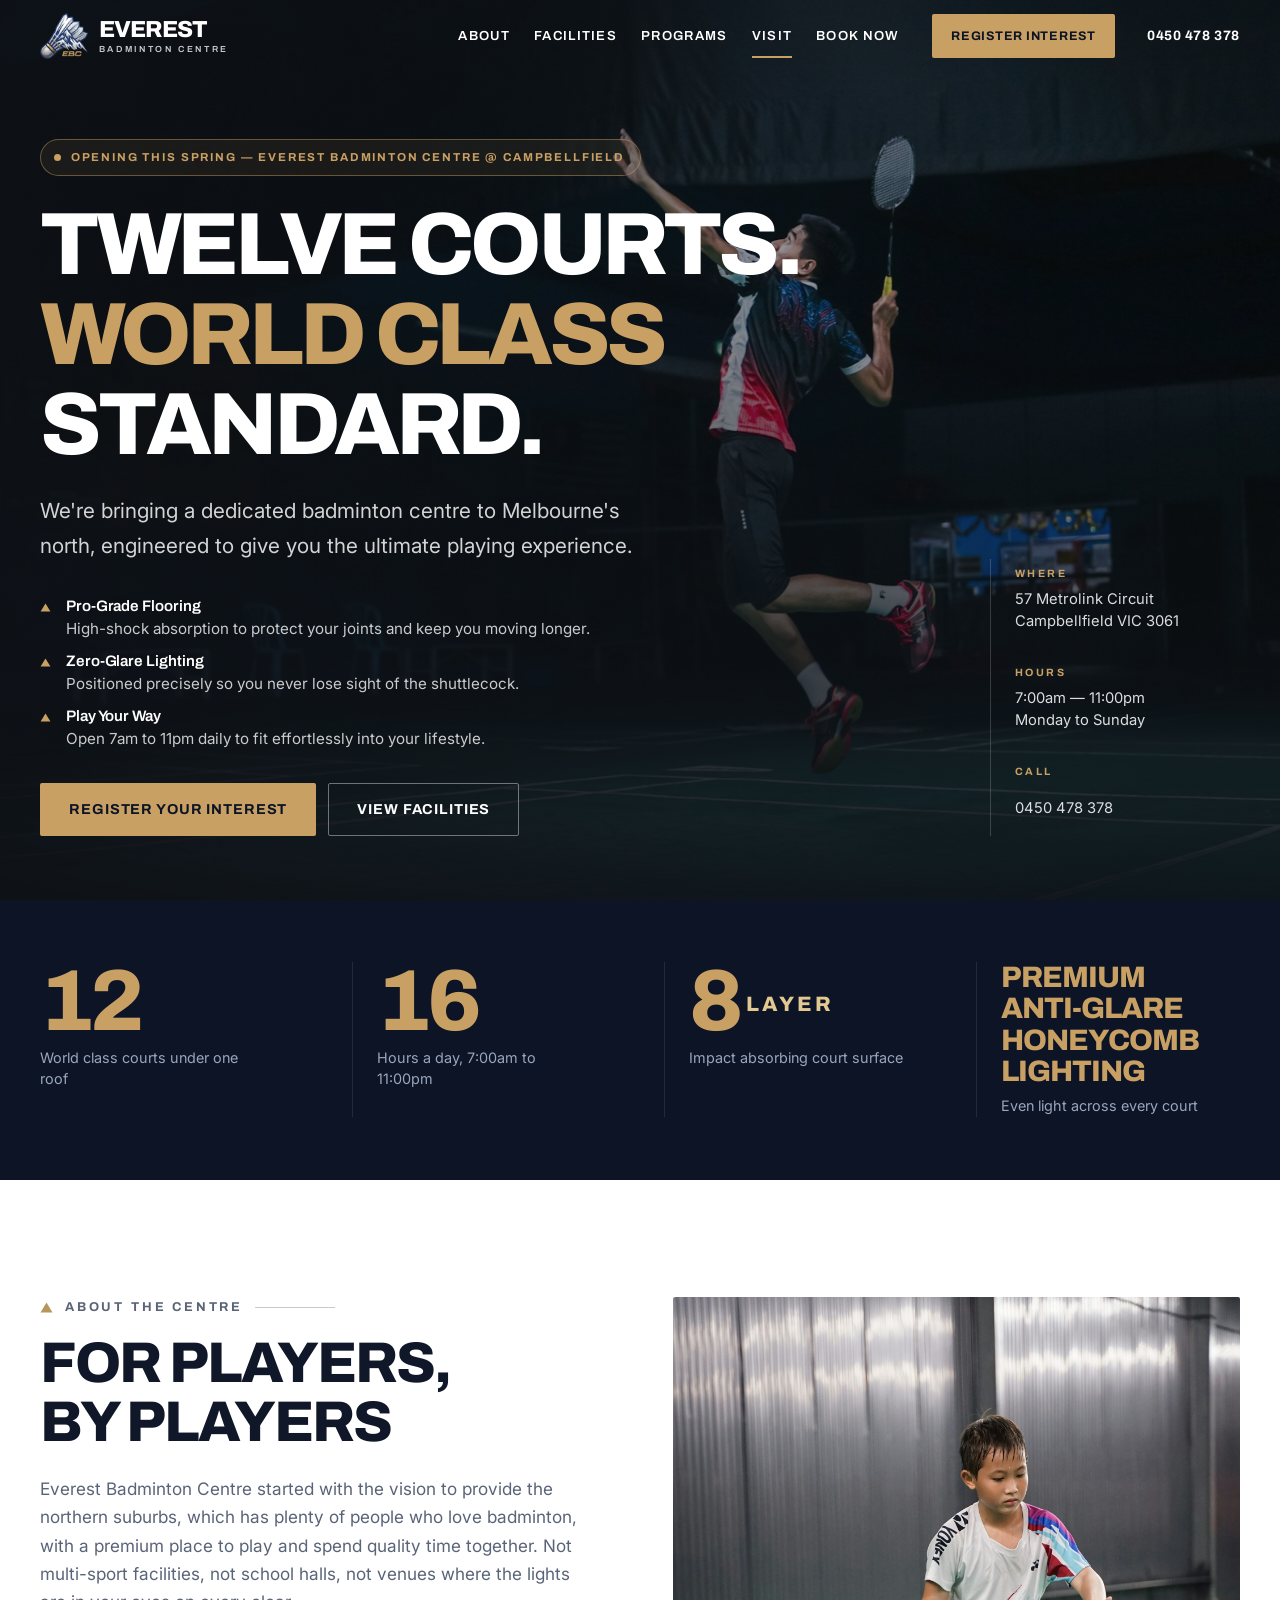
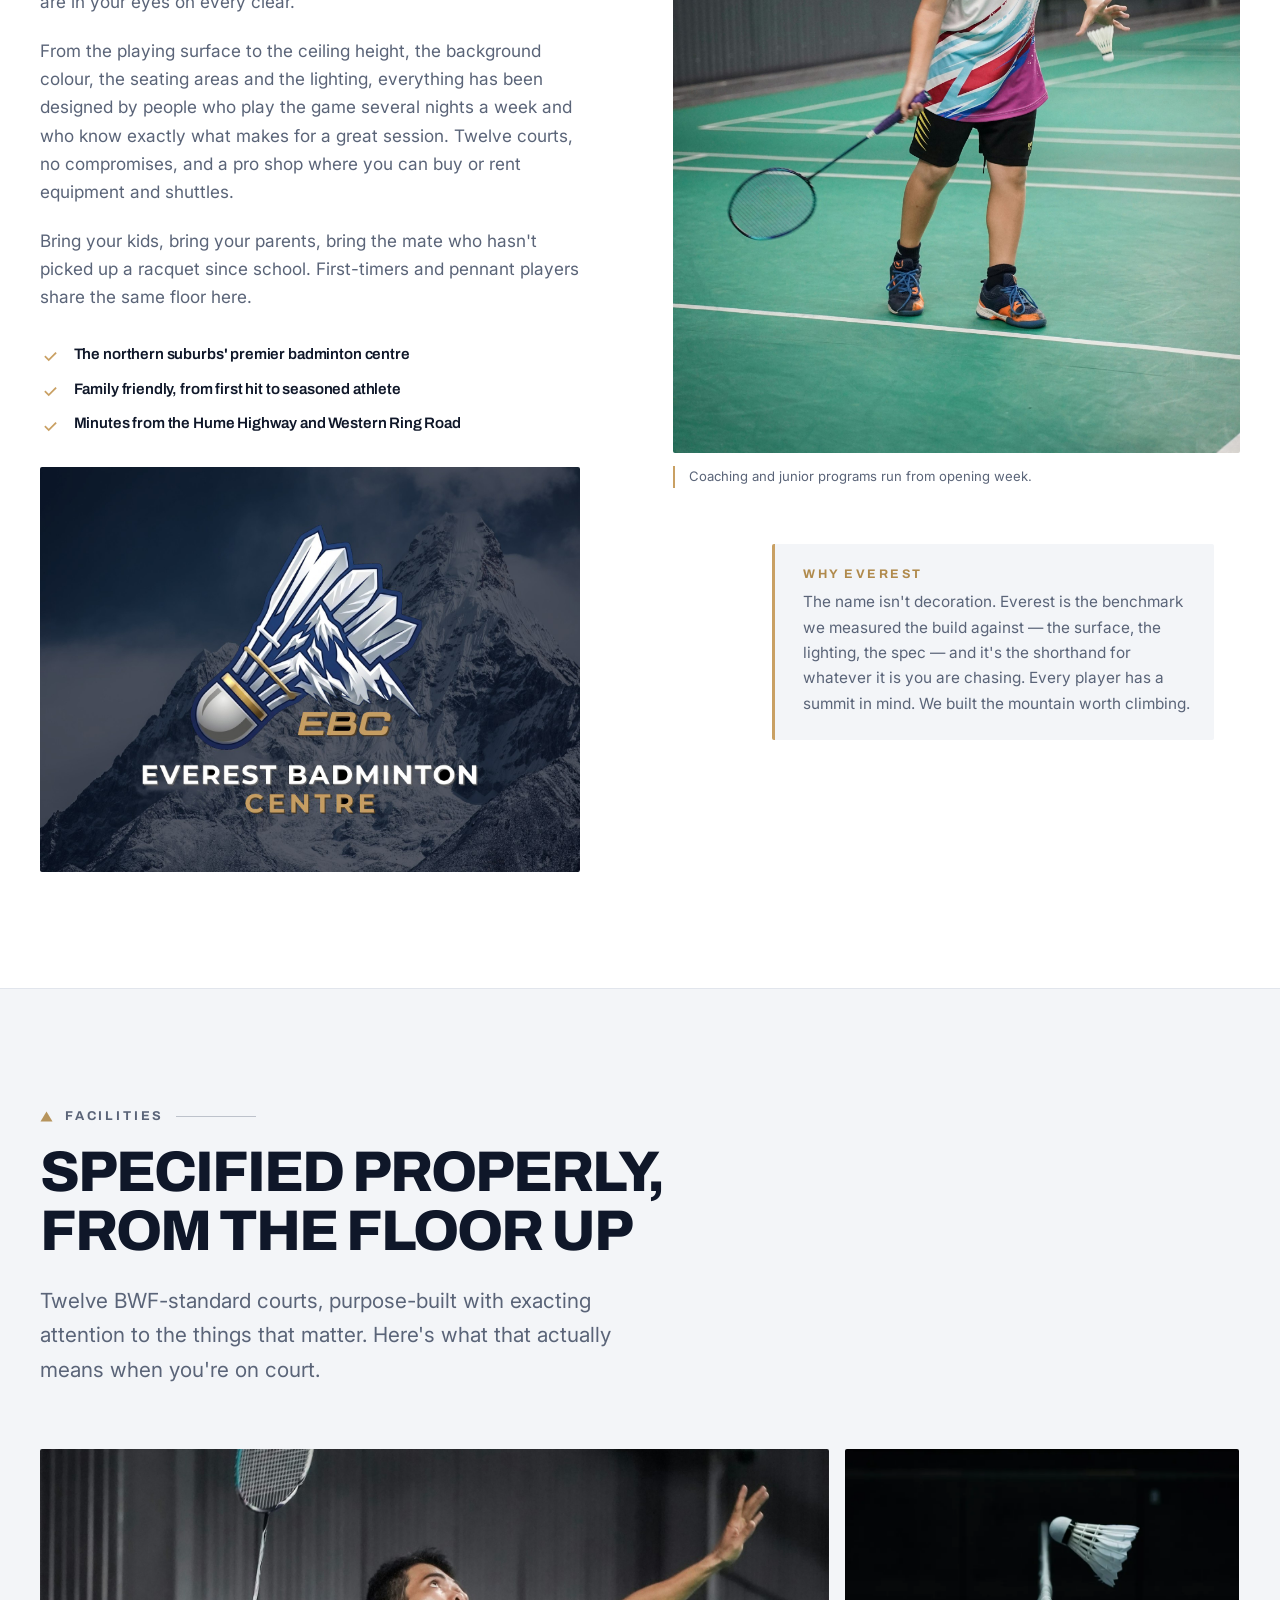
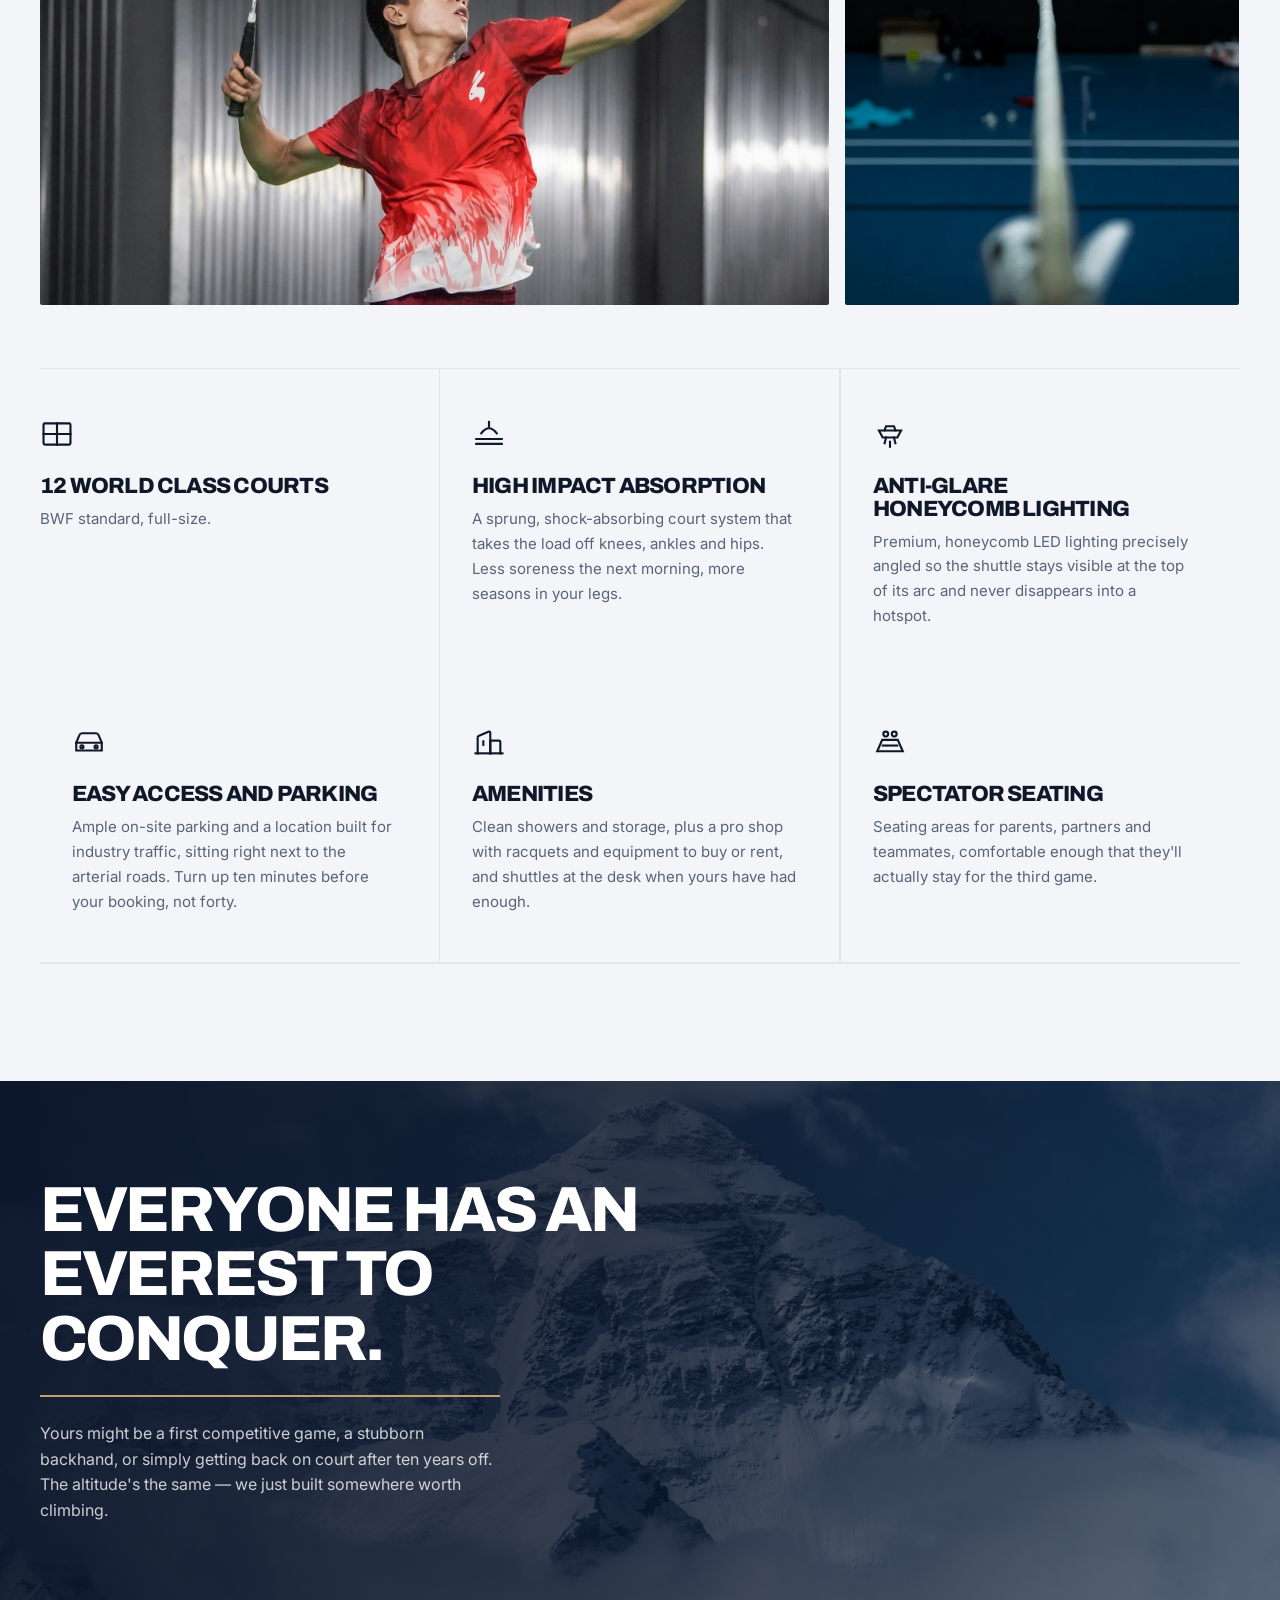
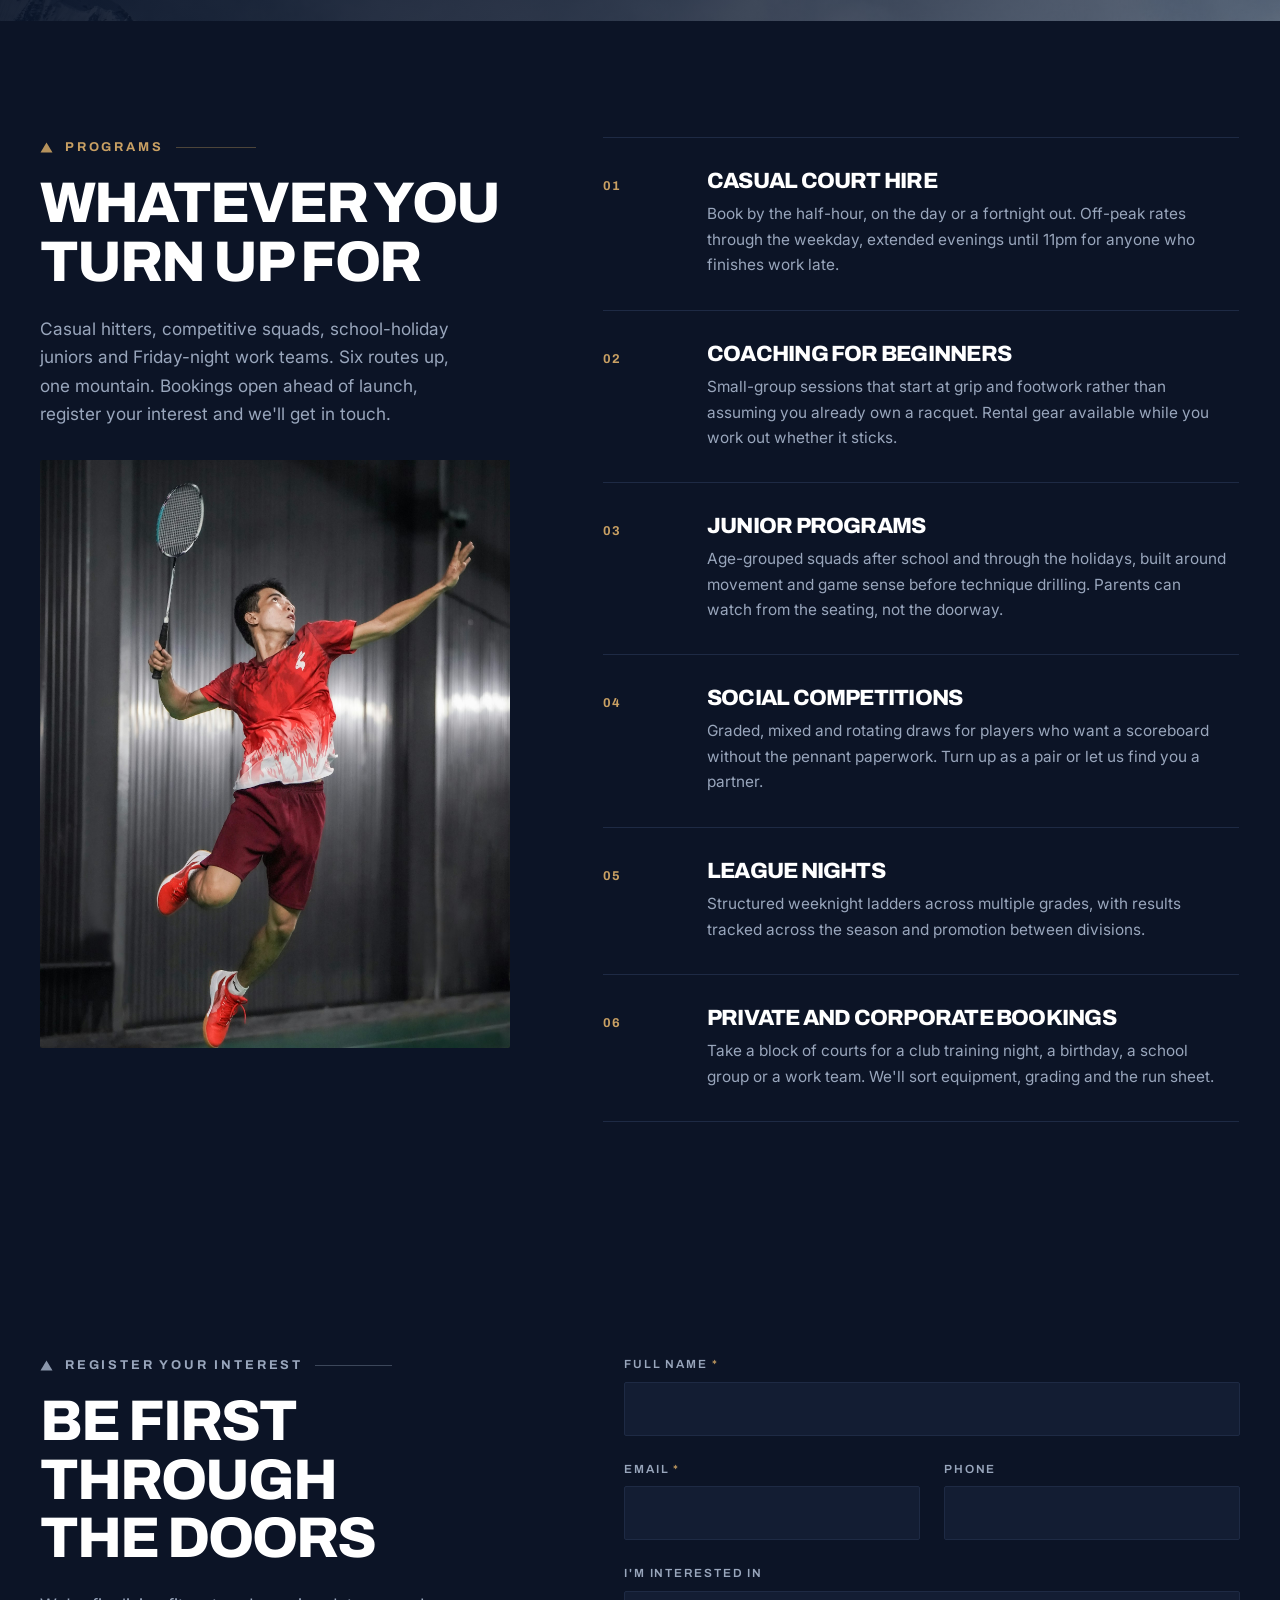
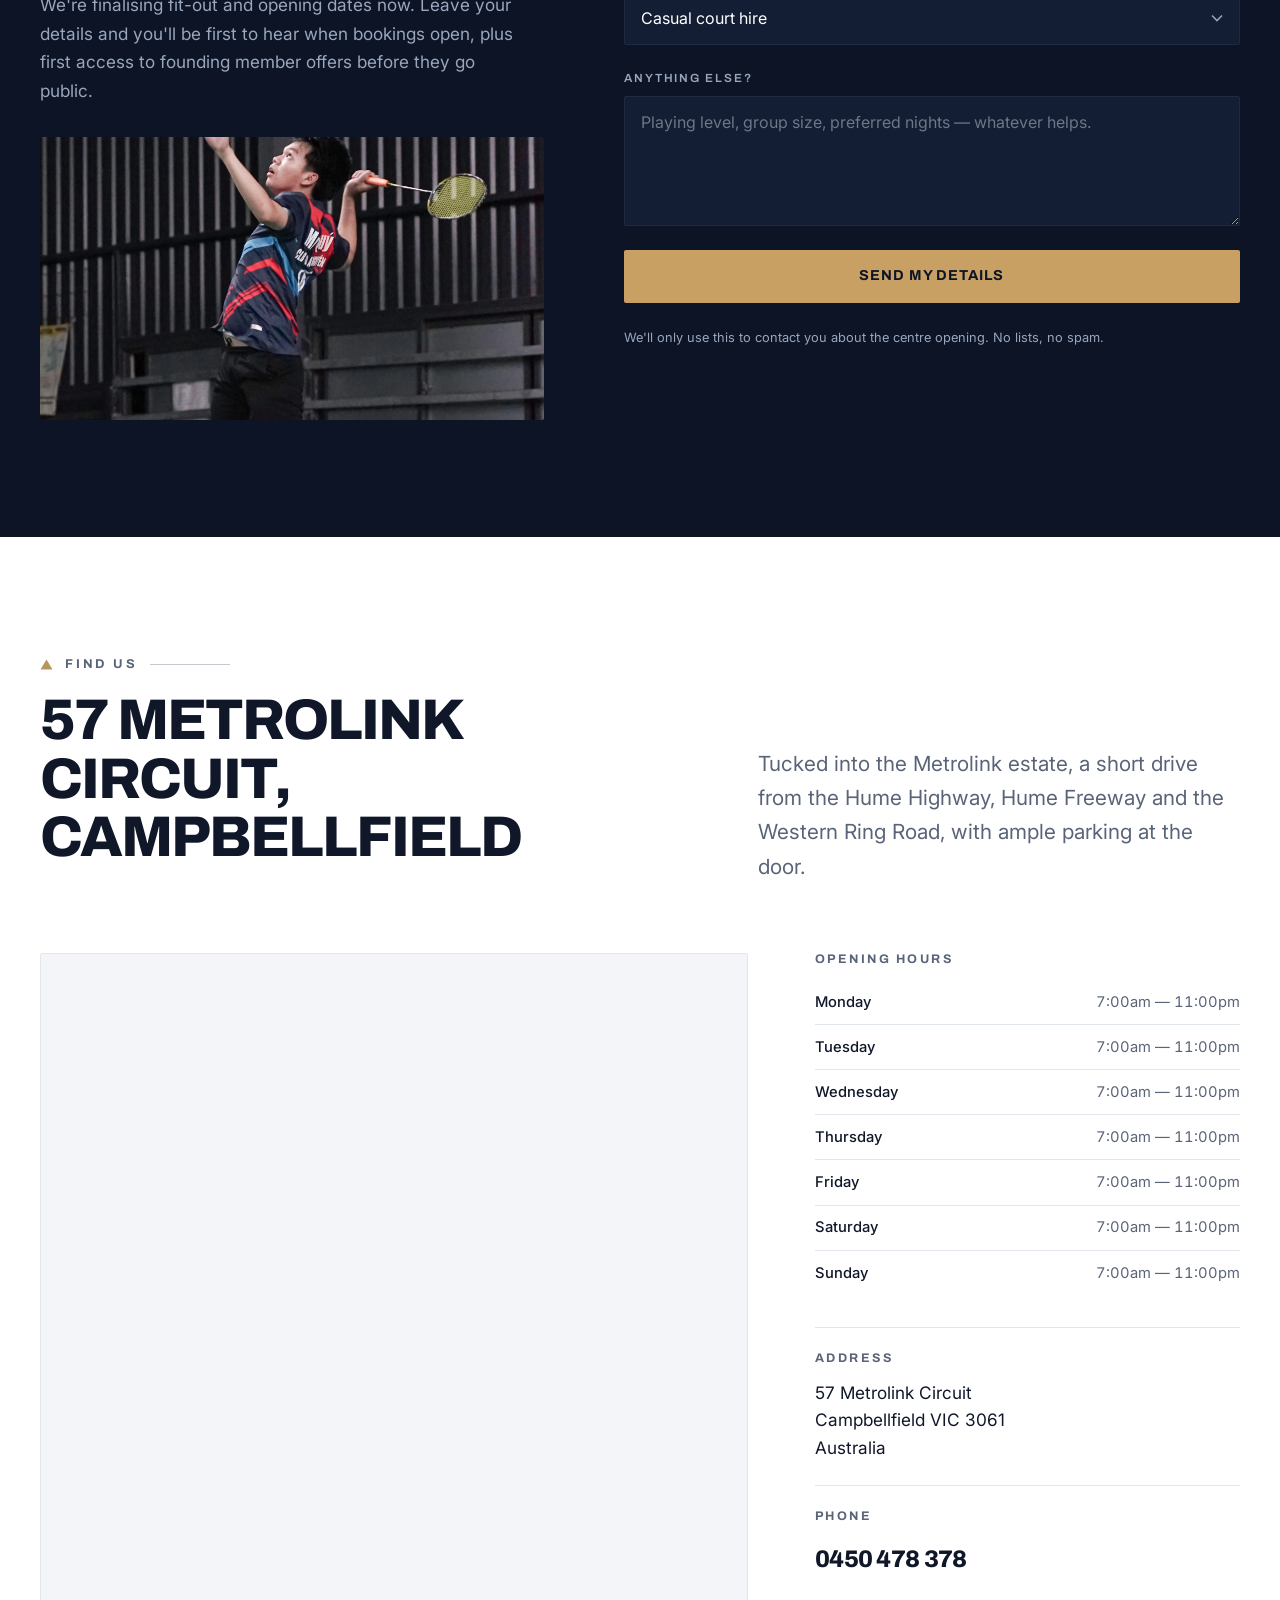
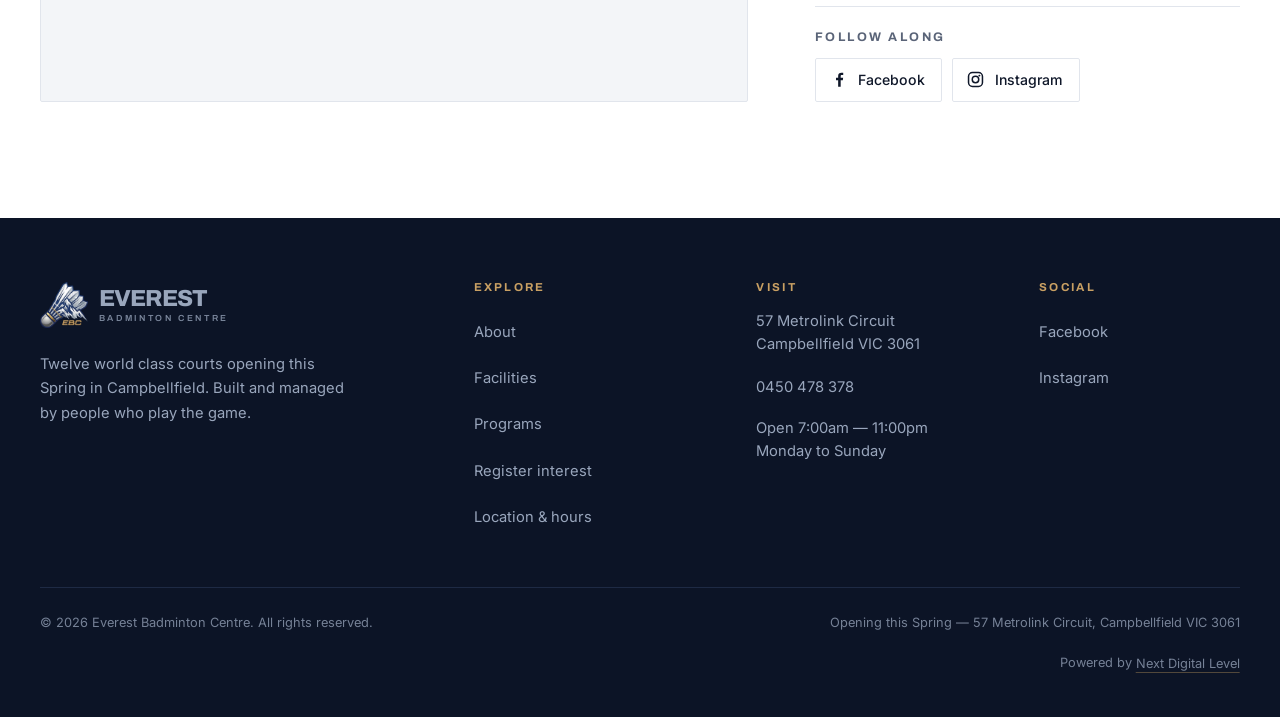
==== index.html @ cc2798f8 "Add "Powered by Next Digital Level" credit to the footer Sits on its own row under the copyright lin" ====
<!DOCTYPE html>
<html lang="en-AU">
<head>
<meta charset="utf-8">
<meta name="viewport" content="width=device-width, initial-scale=1">

<title>Everest Badminton Centre | 12 BWF-Standard Courts, Campbellfield</title>
<meta name="description" content="Everest Badminton Centre opens this Spring in Campbellfield with 12 BWF-standard courts, 8-layer impact-absorbing flooring and anti-glare honeycomb lighting. Open 7am to 11pm, seven days.">

<!-- Open Graph / social -->
<meta property="og:type" content="website">
<meta property="og:site_name" content="Everest Badminton Centre">
<meta property="og:title" content="Everest Badminton Centre | Opening this Spring in Campbellfield">
<meta property="og:description" content="Twelve BWF-standard courts, 8-layer impact-absorbing flooring and anti-glare honeycomb lighting. Built for players, by players.">
<meta property="og:image" content="assets/img/hero-jump-smash.jpg">
<meta property="og:locale" content="en_AU">
<meta name="twitter:card" content="summary_large_image">
<meta name="theme-color" content="#0C1426">

<link rel="icon" href="assets/img/favicon.svg" type="image/svg+xml">
<link rel="apple-touch-icon" href="assets/img/logo-mark.png">

<link rel="preconnect" href="https://fonts.googleapis.com">
<link rel="preconnect" href="https://fonts.gstatic.com" crossorigin>
<link href="https://fonts.googleapis.com/css2?family=Archivo:wght@500;600;700;800&family=Inter:wght@400;500;600&display=swap" rel="stylesheet">

<link rel="stylesheet" href="assets/css/style.css">

<!-- If JS is unavailable, scroll-reveal elements must not stay hidden. -->
<noscript><style>.reveal{opacity:1 !important;transform:none !important}</style></noscript>
</head>

<body>

<a class="skip-link" href="#main">Skip to content</a>

<!-- ============================================================
     1. STICKY HEADER
     ============================================================ -->
<header class="site-header" id="siteHeader">
  <div class="shell header__inner">

    <!-- LOGO LOCKUP ------------------------------------------------
         Client-supplied EBC mark + wordmark set in brand type.
         To swap in a single supplied logo file, replace the contents
         of <a class="logo"> with one <img src="assets/img/logo-full.png">.
    -------------------------------------------------------------- -->
    <a class="logo" href="#top" aria-label="Everest Badminton Centre — home">
      <img class="logo__mark" src="assets/img/logo-mark.png" alt="" width="520" height="506" decoding="async">
      <span class="logo__type">
        <span class="logo__name">Everest</span>
        <span class="logo__sub">Badminton Centre</span>
      </span>
    </a>

    <nav class="nav" id="primaryNav" aria-label="Primary">
      <ul class="nav__list">
        <li><a href="#about">About</a></li>
        <li><a href="#facilities">Facilities</a></li>
        <li><a href="#programs">Programs</a></li>
        <li><a href="#contact">Visit</a></li>
        <li><a href="#book">Book Now</a></li>
      </ul>
      <a class="btn btn--accent btn--sm nav__cta" href="#book">Register interest</a>
      <a class="nav__phone" href="tel:+61450478378">0450 478 378</a>
    </nav>

    <button class="burger" id="burger" type="button" aria-expanded="false" aria-controls="primaryNav" aria-label="Open menu">
      <span class="burger__bar"></span>
      <span class="burger__bar"></span>
    </button>

  </div>
</header>

<main id="main">

<!-- ============================================================
     2. HERO
     ============================================================ -->
<section class="hero" id="top">
  <div class="hero__media">
    <img src="assets/img/hero-jump-smash.jpg"
         alt="A badminton player leaping into an overhead smash on a floodlit indoor court"
         width="1800" height="1200" fetchpriority="high" decoding="async">
  </div>

  <div class="shell hero__inner">
    <div class="hero__content">
      <p class="badge">
        <span class="badge__dot" aria-hidden="true"></span>
        Opening this Spring — Everest Badminton Centre @ Campbellfield
      </p>

      <h1 class="hero__title">Twelve courts.<br><em>World class</em><br>standard.</h1>

      <p class="hero__lede">We're bringing a dedicated badminton centre to Melbourne's north, engineered to give
        you the ultimate playing experience.</p>

      <ul class="hero__points">
        <li><strong>Pro-Grade Flooring</strong> High-shock absorption to protect your joints and keep you
          moving longer.</li>
        <li><strong>Zero-Glare Lighting</strong> Positioned precisely so you never lose sight of the
          shuttlecock.</li>
        <li><strong>Play Your Way</strong> Open 7am to 11pm daily to fit effortlessly into your lifestyle.</li>
      </ul>

      <div class="hero__actions">
        <a class="btn btn--accent" href="#book">Register your interest</a>
        <a class="btn btn--ghost" href="#facilities">View facilities</a>
      </div>
    </div>

    <!-- asymmetric meta rail, sits right on desktop -->
    <aside class="hero__rail" aria-label="Centre details">
      <div class="rail__item">
        <span class="rail__label">Where</span>
        <span class="rail__value">57 Metrolink Circuit<br>Campbellfield VIC 3061</span>
      </div>
      <div class="rail__item">
        <span class="rail__label">Hours</span>
        <span class="rail__value">7:00am — 11:00pm<br>Monday to Sunday</span>
      </div>
      <div class="rail__item">
        <span class="rail__label">Call</span>
        <span class="rail__value"><a href="tel:+61450478378">0450 478 378</a></span>
      </div>
    </aside>
  </div>
</section>

<!-- ============================================================
     3. STATS STRIP
     ============================================================ -->
<section class="stats" aria-label="Centre at a glance">
  <div class="shell stats__grid">

    <div class="stat reveal">
      <p class="stat__num"><span class="count" data-to="12">0</span></p>
      <p class="stat__label">World class courts under one roof</p>
    </div>

    <div class="stat reveal">
      <p class="stat__num"><span class="count" data-to="16">0</span></p>
      <p class="stat__label">Hours a day, 7:00am to 11:00pm</p>
    </div>

    <div class="stat reveal">
      <p class="stat__num"><span class="count" data-to="8">0</span><span class="stat__suffix">layer</span></p>
      <p class="stat__label">Impact absorbing court surface</p>
    </div>

    <!-- No figure for this one, so it reads as a statement rather than a counter -->
    <div class="stat stat--statement reveal">
      <p class="stat__statement">Premium anti&#8209;glare<br>honeycomb lighting</p>
      <p class="stat__label">Even light across every court</p>
    </div>

  </div>
</section>

<!-- ============================================================
     4. ABOUT
     ============================================================ -->
<section class="section section--light about" id="about">
  <div class="shell about__grid">

    <div class="about__copy reveal">
      <p class="eyebrow"><span class="eyebrow__peak" aria-hidden="true"></span>About the centre</p>
      <h2 class="h2">For players,<br>by players</h2>

      <p>Everest Badminton Centre started with the vision to provide the northern suburbs, which has plenty of
        people who love badminton, with a premium place to play and spend quality time together. Not
        multi-sport facilities, not school halls, not venues where the lights are in your eyes on every clear.</p>

      <p>From the playing surface to the ceiling height, the background colour, the seating areas and the
        lighting, everything has been designed by people who play the game several nights a week and who know
        exactly what makes for a great session. Twelve courts, no compromises, and a pro shop where you can buy
        or rent equipment and shuttles.</p>

      <p>Bring your kids, bring your parents, bring the mate who hasn't picked up a racquet since school.
        First-timers and pennant players share the same floor here.</p>

      <ul class="ticks">
        <li>The northern suburbs' premier badminton centre</li>
        <li>Family friendly, from first hit to seasoned athlete</li>
        <li>Minutes from the Hume Highway and Western Ring Road</li>
      </ul>

      <!-- Brand panel: the EBC mark against the mountain it's named for -->
      <figure class="about__brand">
        <img src="assets/img/logo-on-everest.jpg" loading="lazy" decoding="async"
             width="1600" height="1200"
             alt="The Everest Badminton Centre logo set against a snow-covered Himalayan peak">
      </figure>
    </div>

    <div class="about__media reveal">
      <figure class="about__figure">
        <img src="assets/img/junior-player-shuttle.jpg" loading="lazy" decoding="async"
             width="2000" height="3000"
             alt="A junior player preparing to serve, shuttlecock in hand, on a quiet indoor court">
        <figcaption>Coaching and junior programs run from opening week.</figcaption>
      </figure>

      <!-- Everest theme, woven in rather than left to the end -->
      <aside class="why">
        <h3 class="why__title">Why Everest</h3>
        <p>The name isn't decoration. Everest is the benchmark we measured the build against — the surface, the
          lighting, the spec — and it's the shorthand for whatever it is you are chasing. Every player has a
          summit in mind. We built the mountain worth climbing.</p>
      </aside>
    </div>

  </div>
</section>

<!-- ============================================================
     5. FACILITIES
     ============================================================ -->
<section class="section section--light facilities" id="facilities">
  <div class="shell">

    <div class="section__head reveal">
      <p class="eyebrow"><span class="eyebrow__peak" aria-hidden="true"></span>Facilities</p>
      <h2 class="h2">Specified properly,<br>from the floor up</h2>
      <p class="section__head-note">Twelve BWF-standard courts, purpose-built with exacting attention to the
        things that matter. Here's what that actually means when you're on court.</p>
    </div>

    <!-- Asymmetric image pair leading into the grid -->
    <div class="facilities__lead reveal">
      <figure class="facilities__shot facilities__shot--wide">
        <img src="assets/img/player-smash-closeup.jpg" loading="lazy" decoding="async"
             width="2000" height="1156"
             alt="A player reaching high into an overhead smash on an indoor court">
      </figure>
      <figure class="facilities__shot">
        <img src="assets/img/shuttlecock-clipping-net.webp" loading="lazy" decoding="async"
             width="2000" height="1334"
             alt="A feather shuttlecock clipping the top of the net tape above a blue indoor court">
      </figure>
    </div>

    <div class="facility-grid">

      <article class="card reveal">
        <svg class="card__icon" viewBox="0 0 24 24" aria-hidden="true" focusable="false">
          <rect x="2.5" y="4.5" width="19" height="15" rx="1"/><path d="M12 4.5v15M2.5 12h19"/>
        </svg>
        <h3 class="card__title">12 world class courts</h3>
        <p>BWF standard, full-size.</p>
      </article>

      <article class="card reveal">
        <svg class="card__icon" viewBox="0 0 24 24" aria-hidden="true" focusable="false">
          <path d="M3 15.5h18M3 19h18"/><path d="M6.5 11.5c1.8-2.4 3.6-3.6 5.5-3.6s3.7 1.2 5.5 3.6"/>
          <path d="M12 3.5v3.2"/>
        </svg>
        <h3 class="card__title">High impact absorption</h3>
        <p>A sprung, shock-absorbing court system that takes the load off knees, ankles and hips. Less
          soreness the next morning, more seasons in your legs.</p>
      </article>

      <article class="card reveal">
        <svg class="card__icon" viewBox="0 0 24 24" aria-hidden="true" focusable="false">
          <path d="M4.2 9.5h15.6l-2.6 5H6.8z"/><path d="M8.1 9.5l1.1-3h5.6l1.1 3"/>
          <path d="M9.2 14.5l-1 4M14.8 14.5l1 4"/><path d="M12 17.5v3.5"/>
        </svg>
        <h3 class="card__title">Anti-glare honeycomb lighting</h3>
        <p>Premium, honeycomb LED lighting precisely angled so the shuttle stays visible at the top of its arc
          and never disappears into a hotspot.</p>
      </article>

      <article class="card reveal">
        <svg class="card__icon" viewBox="0 0 24 24" aria-hidden="true" focusable="false">
          <path d="M3 12.5l2.2-5.4A2 2 0 0 1 7.1 5.8h9.8a2 2 0 0 1 1.9 1.3L21 12.5"/>
          <path d="M3 12.5V18h18v-5.5z"/><circle cx="7" cy="15.4" r="1.1"/><circle cx="17" cy="15.4" r="1.1"/>
        </svg>
        <h3 class="card__title">Easy access and parking</h3>
        <p>Ample on-site parking and a location built for industry traffic, sitting right next to the arterial
          roads. Turn up ten minutes before your booking, not forty.</p>
      </article>

      <article class="card reveal">
        <svg class="card__icon" viewBox="0 0 24 24" aria-hidden="true" focusable="false">
          <path d="M4 20V8.6a1 1 0 0 1 .6-.9l6.9-3a1 1 0 0 1 1.4.9V20"/>
          <path d="M12.9 20V11h6.1a1 1 0 0 1 1 1v8"/><path d="M2.5 20h19"/><path d="M8 11.5v2.5"/>
        </svg>
        <h3 class="card__title">Amenities</h3>
        <p>Clean showers and storage, plus a pro shop with racquets and equipment to buy or rent, and shuttles
          at the desk when yours have had enough.</p>
      </article>

      <article class="card reveal">
        <svg class="card__icon" viewBox="0 0 24 24" aria-hidden="true" focusable="false">
          <path d="M3 18.5l3.5-8h11l3.5 8z"/><path d="M6.9 14.5h10.2"/>
          <circle cx="9" cy="6.4" r="1.7"/><circle cx="15" cy="6.4" r="1.7"/>
        </svg>
        <h3 class="card__title">Spectator seating</h3>
        <p>Seating areas for parents, partners and teammates, comfortable enough that they'll actually stay for
          the third game.</p>
      </article>

    </div>
  </div>
</section>

<!-- ============================================================
     6. FULL-WIDTH PHOTO BAND / PULL QUOTE
     ============================================================ -->
<section class="band" aria-label="Our approach">
  <img class="band__img" src="assets/img/mount-everest.jpg" loading="lazy" decoding="async"
       width="2200" height="1237"
       alt="The snow-covered summit of Mount Everest rising above the clouds">
  <div class="shell band__inner">
    <blockquote class="pull reveal">
      <p>Everyone has an Everest to conquer.</p>
      <footer>Yours might be a first competitive game, a stubborn backhand, or simply getting back on court
        after ten years off. The altitude's the same — we just built somewhere worth climbing.</footer>
    </blockquote>
  </div>
</section>

<!-- ============================================================
     7. PROGRAMS
     ============================================================ -->
<section class="section section--dark programs" id="programs">
  <div class="shell programs__grid">

    <div class="programs__aside">
      <div class="programs__sticky reveal">
        <p class="eyebrow eyebrow--light"><span class="eyebrow__peak" aria-hidden="true"></span>Programs</p>
        <h2 class="h2 h2--light">Whatever you<br>turn up for</h2>
        <p class="programs__note">Casual hitters, competitive squads, school-holiday juniors and Friday-night
          work teams. Six routes up, one mountain. Bookings open ahead of launch, register your interest and
          we'll get in touch.</p>
        <figure class="programs__figure">
          <img src="assets/img/player-overhead-smash.jpg" loading="lazy" decoding="async"
               width="1800" height="2700"
               alt="A badminton player rising for an overhead smash on an indoor court">
        </figure>
      </div>
    </div>

    <ol class="prog-list">
      <li class="prog reveal">
        <span class="prog__num">01</span>
        <div class="prog__body">
          <h3>Casual court hire</h3>
          <p>Book by the half-hour, on the day or a fortnight out. Off-peak rates through the weekday,
            extended evenings until 11pm for anyone who finishes work late.</p>
        </div>
      </li>
      <li class="prog reveal">
        <span class="prog__num">02</span>
        <div class="prog__body">
          <h3>Coaching for beginners</h3>
          <p>Small-group sessions that start at grip and footwork rather than assuming you already own a
            racquet. Rental gear available while you work out whether it sticks.</p>
        </div>
      </li>
      <li class="prog reveal">
        <span class="prog__num">03</span>
        <div class="prog__body">
          <h3>Junior programs</h3>
          <p>Age-grouped squads after school and through the holidays, built around movement and game sense
            before technique drilling. Parents can watch from the seating, not the doorway.</p>
        </div>
      </li>
      <li class="prog reveal">
        <span class="prog__num">04</span>
        <div class="prog__body">
          <h3>Social competitions</h3>
          <p>Graded, mixed and rotating draws for players who want a scoreboard without the pennant paperwork.
            Turn up as a pair or let us find you a partner.</p>
        </div>
      </li>
      <li class="prog reveal">
        <span class="prog__num">05</span>
        <div class="prog__body">
          <h3>League nights</h3>
          <p>Structured weeknight ladders across multiple grades, with results tracked across the season and
            promotion between divisions.</p>
        </div>
      </li>
      <li class="prog reveal">
        <span class="prog__num">06</span>
        <div class="prog__body">
          <h3>Private and corporate bookings</h3>
          <p>Take a block of courts for a club training night, a birthday, a school group or a work team.
            We'll sort equipment, grading and the run sheet.</p>
        </div>
      </li>
    </ol>

  </div>
</section>

<!-- ============================================================
     8. REGISTER YOUR INTEREST
     ============================================================ -->
<section class="section section--dark book" id="book">
  <div class="shell book__grid">

    <div class="book__copy reveal">
      <p class="eyebrow eyebrow--light"><span class="eyebrow__peak" aria-hidden="true"></span>Register your interest</p>
      <h2 class="h2 h2--light">Be first through<br>the doors</h2>
      <p>We're finalising fit-out and opening dates now. Leave your details and you'll be first to hear when
        bookings open, plus first access to founding member offers before they go public.</p>

      <figure class="book__figure">
        <img src="assets/img/player-jump-smash.jpg" loading="lazy" decoding="async"
             width="2000" height="2160"
             alt="A player leaping into a jump smash during a rally">
      </figure>
    </div>

    <form class="form reveal" id="interestForm" novalidate>
      <div class="form__row">
        <label for="f-name">Full name <span aria-hidden="true">*</span></label>
        <input type="text" id="f-name" name="name" autocomplete="name" required>
      </div>

      <div class="form__split">
        <div class="form__row">
          <label for="f-email">Email <span aria-hidden="true">*</span></label>
          <input type="email" id="f-email" name="email" autocomplete="email" required>
        </div>
        <div class="form__row">
          <label for="f-phone">Phone</label>
          <input type="tel" id="f-phone" name="phone" autocomplete="tel" inputmode="tel">
        </div>
      </div>

      <div class="form__row">
        <label for="f-interest">I'm interested in</label>
        <select id="f-interest" name="interest">
          <option value="casual">Casual court hire</option>
          <option value="coaching">Coaching for beginners</option>
          <option value="juniors">Junior programs</option>
          <option value="social">Social competitions</option>
          <option value="league">League nights</option>
          <option value="membership">Founding membership</option>
          <option value="corporate">Private or corporate booking</option>
        </select>
      </div>

      <div class="form__row">
        <label for="f-message">Anything else?</label>
        <textarea id="f-message" name="message" rows="4"
                  placeholder="Playing level, group size, preferred nights — whatever helps."></textarea>
      </div>

      <button class="btn btn--accent btn--full" type="submit">Send my details</button>
      <p class="form__fine">We'll only use this to contact you about the centre opening. No lists, no spam.</p>

      <p class="form__status" id="formStatus" role="status" aria-live="polite"></p>
    </form>

  </div>
</section>

<!-- ============================================================
     9. LOCATION AND HOURS
     ============================================================ -->
<section class="section section--light contact" id="contact">
  <div class="shell">

    <div class="section__head section__head--split reveal">
      <div>
        <p class="eyebrow"><span class="eyebrow__peak" aria-hidden="true"></span>Find us</p>
        <h2 class="h2">57 Metrolink Circuit,<br>Campbellfield</h2>
      </div>
      <p class="section__head-note">Tucked into the Metrolink estate, a short drive from the Hume Highway,
        Hume Freeway and the Western Ring Road, with ample parking at the door.</p>
    </div>

    <div class="contact__grid">

      <div class="contact__map reveal">
        <iframe
          src="https://www.google.com/maps?q=57+Metrolink+Circuit,+Campbellfield+VIC+3061,+Australia&output=embed"
          title="Map showing Everest Badminton Centre at 57 Metrolink Circuit, Campbellfield VIC 3061"
          loading="lazy" referrerpolicy="no-referrer-when-downgrade"></iframe>
      </div>

      <div class="contact__details reveal">

        <h3 class="contact__h3">Opening hours</h3>
        <table class="hours">
          <caption class="visually-hidden">Opening hours for Everest Badminton Centre</caption>
          <tbody>
            <tr><th scope="row">Monday</th><td>7:00am — 11:00pm</td></tr>
            <tr><th scope="row">Tuesday</th><td>7:00am — 11:00pm</td></tr>
            <tr><th scope="row">Wednesday</th><td>7:00am — 11:00pm</td></tr>
            <tr><th scope="row">Thursday</th><td>7:00am — 11:00pm</td></tr>
            <tr><th scope="row">Friday</th><td>7:00am — 11:00pm</td></tr>
            <tr><th scope="row">Saturday</th><td>7:00am — 11:00pm</td></tr>
            <tr><th scope="row">Sunday</th><td>7:00am — 11:00pm</td></tr>
          </tbody>
        </table>

        <div class="contact__block">
          <h3 class="contact__h3">Address</h3>
          <address>
            57 Metrolink Circuit<br>
            Campbellfield VIC 3061<br>
            Australia
          </address>
        </div>

        <div class="contact__block">
          <h3 class="contact__h3">Phone</h3>
          <p class="contact__phone"><a href="tel:+61450478378">0450 478 378</a></p>
        </div>

        <div class="contact__block">
          <h3 class="contact__h3">Follow along</h3>
          <ul class="socials">
            <li>
              <a href="https://www.facebook.com/profile.php?id=61590398226767" target="_blank" rel="noopener noreferrer">
                <svg viewBox="0 0 24 24" aria-hidden="true" focusable="false">
                  <path d="M13.5 21v-8h2.7l.4-3.1h-3.1V7.9c0-.9.25-1.5 1.55-1.5H16.7V3.6A21 21 0 0 0 14.3 3.5c-2.4 0-4 1.45-4 4.1v2.3H7.6V13h2.7v8z" fill="currentColor"/>
                </svg>
                <span>Facebook</span>
              </a>
            </li>
            <li>
              <a href="https://www.instagram.com/ebc.everestbadminton/" target="_blank" rel="noopener noreferrer">
                <svg viewBox="0 0 24 24" aria-hidden="true" focusable="false">
                  <rect x="3.2" y="3.2" width="17.6" height="17.6" rx="5" fill="none" stroke="currentColor" stroke-width="1.9"/>
                  <circle cx="12" cy="12" r="4.1" fill="none" stroke="currentColor" stroke-width="1.9"/>
                  <circle cx="16.9" cy="7.1" r="1.25" fill="currentColor"/>
                </svg>
                <span>Instagram</span>
              </a>
            </li>
          </ul>
        </div>

      </div>
    </div>
  </div>
</section>

</main>

<!-- ============================================================
     10. FOOTER
     ============================================================ -->
<footer class="site-footer">
  <div class="shell">

    <div class="footer__top">

      <div class="footer__brand">
        <a class="logo logo--footer" href="#top" aria-label="Everest Badminton Centre — home">
          <img class="logo__mark" src="assets/img/logo-mark.png" alt="" width="520" height="506" loading="lazy" decoding="async">
          <span class="logo__type">
            <span class="logo__name">Everest</span>
            <span class="logo__sub">Badminton Centre</span>
          </span>
        </a>
        <p class="footer__blurb">Twelve world class courts opening this Spring in Campbellfield. Built and
          managed by people who play the game.</p>
      </div>

      <nav class="footer__nav" aria-label="Footer">
        <h2 class="footer__h">Explore</h2>
        <ul>
          <li><a href="#about">About</a></li>
          <li><a href="#facilities">Facilities</a></li>
          <li><a href="#programs">Programs</a></li>
          <li><a href="#book">Register interest</a></li>
          <li><a href="#contact">Location &amp; hours</a></li>
        </ul>
      </nav>

      <div class="footer__col">
        <h2 class="footer__h">Visit</h2>
        <address>
          57 Metrolink Circuit<br>
          Campbellfield VIC 3061
        </address>
        <p><a href="tel:+61450478378">0450 478 378</a></p>
        <p class="footer__hours">Open 7:00am — 11:00pm<br>Monday to Sunday</p>
      </div>

      <div class="footer__col">
        <h2 class="footer__h">Social</h2>
        <ul class="footer__social">
          <li><a href="https://www.facebook.com/profile.php?id=61590398226767" target="_blank" rel="noopener noreferrer">Facebook</a></li>
          <li><a href="https://www.instagram.com/ebc.everestbadminton/" target="_blank" rel="noopener noreferrer">Instagram</a></li>
        </ul>
      </div>

    </div>

    <div class="footer__base">
      <p>&copy; <span id="year">2026</span> Everest Badminton Centre. All rights reserved.</p>
      <p class="footer__abn">Opening this Spring — 57 Metrolink Circuit, Campbellfield VIC 3061</p>
      <p class="footer__credit">
        Powered by
        <a href="https://nextdigitalevel.com/" target="_blank" rel="noopener">Next Digital Level</a>
      </p>
    </div>

  </div>
</footer>

<!-- Mobile overlay menu -->
<div class="overlay" id="overlay" hidden>
  <nav class="overlay__nav" aria-label="Mobile">
    <ul>
      <li><a href="#about">About</a></li>
      <li><a href="#facilities">Facilities</a></li>
      <li><a href="#programs">Programs</a></li>
      <li><a href="#contact">Visit</a></li>
      <li><a href="#book">Book Now</a></li>
    </ul>
    <a class="btn btn--accent" href="#book">Register your interest</a>
    <a class="overlay__phone" href="tel:+61450478378">0450 478 378</a>
  </nav>
</div>

<!-- Sticky announcement bar, mobile only -->
<div class="sticky-bar" aria-label="Opening announcement">
  <p><strong>Opening this Spring</strong> — 57 Metrolink Circuit, Campbellfield VIC 3061</p>
  <a class="sticky-bar__cta" href="#book">Register</a>
</div>

<script src="assets/js/main.js"></script>
</body>
</html>
---- assets/css/style.css ----
/* =============================================================
   Everest Badminton Centre — sample homepage
   Mobile-first. Custom properties for colour, type and spacing.
   ============================================================= */

/* -------------------------------------------------------------
   1. TOKENS
   ------------------------------------------------------------- */
:root {
  /* Base — deep navy charcoal, drawn from the EBC logo */
  --ink:          #0C1426;   /* page base dark            */
  --ink-2:        #131D33;   /* raised dark surface       */
  --ink-3:        #1E2A44;   /* hairlines on dark         */
  --slate:        #2C3A57;   /* muted dark accent         */

  /* Brand navy from the logo */
  --navy:         #17386A;
  --navy-deep:    #0C183C;

  /* Light surfaces */
  --paper:        #FFFFFF;
  --paper-2:      #F3F5F8;   /* barely-there cool grey    */
  --rule:         #E1E5EC;   /* hairline on light         */

  /* Type */
  --text:         #0F1729;
  --text-muted:   #5A6478;
  --text-on-dark: #E9ECF2;
  --text-on-dark-muted: #99A6BC;

  /* Accent — the gold from the logo's EBC mark */
  --accent:       #C9A063;
  --accent-deep:  #B08A4C;
  --accent-soft:  #E3C892;
  --accent-ink:   #0C1426;   /* text sitting on accent    */

  /* Deep navy used for the full-width photo band */
  --court:        #0C2244;

  /* Type scale — fluid */
  --fs-eyebrow:  clamp(0.72rem, 0.68rem + 0.18vw, 0.8rem);
  --fs-body:     clamp(1rem,    0.96rem + 0.2vw,  1.075rem);
  --fs-lede:     clamp(1.08rem, 1rem    + 0.42vw, 1.3rem);
  --fs-h3:       clamp(1.15rem, 1.06rem + 0.4vw,  1.4rem);
  /* Mins are deliberately conservative so a wide fallback font during FOUT
     still fits a 375px viewport without breaking words. */
  --fs-h2:       clamp(1.9rem,  1.5rem  + 2.6vw,  3.9rem);
  --fs-h1:       clamp(2.3rem,  1.6rem  + 4.9vw,  6.4rem);
  --fs-stat:     clamp(3rem,    1.9rem  + 4.4vw,  5.6rem);

  /* Spacing */
  --sp-1: 0.5rem;
  --sp-2: 1rem;
  --sp-3: 1.5rem;
  --sp-4: 2rem;
  --sp-5: 3rem;
  --sp-6: 4rem;
  --sp-7: 6rem;
  --section-y: clamp(4.25rem, 2.5rem + 6vw, 8.5rem);

  /* Layout */
  --shell:      1280px;
  --gutter:     clamp(1.15rem, 0.6rem + 2.4vw, 3.5rem);
  --header-h:   72px;

  --ease: cubic-bezier(.22, .61, .36, 1);
}

/* -------------------------------------------------------------
   2. RESET / BASE
   ------------------------------------------------------------- */
*, *::before, *::after { box-sizing: border-box; }

html {
  scroll-behavior: smooth;
  scroll-padding-top: calc(var(--header-h) + 12px);
  -webkit-text-size-adjust: 100%;
}

body {
  margin: 0;
  background: var(--paper);
  color: var(--text);
  font-family: "Inter", system-ui, -apple-system, "Segoe UI", sans-serif;
  font-size: var(--fs-body);
  line-height: 1.65;
  font-weight: 400;
  -webkit-font-smoothing: antialiased;
  overflow-x: hidden; /* belt-and-braces against horizontal scroll */
}

img, svg, iframe { display: block; max-width: 100%; }
img { height: auto; }

a { color: inherit; }

h1, h2, h3, h4 {
  font-family: "Archivo", "Inter", system-ui, sans-serif;
  font-weight: 800;
  line-height: 1.02;
  letter-spacing: -0.035em;
  text-transform: uppercase;
  margin: 0;
  text-wrap: balance;
  /* safety net: a wide fallback font during FOUT must wrap, never clip */
  overflow-wrap: break-word;
}

p { margin: 0 0 1.15em; }
p:last-child { margin-bottom: 0; }

ul, ol { margin: 0; padding: 0; list-style: none; }

button, input, select, textarea { font: inherit; color: inherit; }

/* Accessibility helpers */
.visually-hidden {
  position: absolute; width: 1px; height: 1px;
  padding: 0; margin: -1px; overflow: hidden;
  clip: rect(0 0 0 0); white-space: nowrap; border: 0;
}

.skip-link {
  position: absolute; left: var(--sp-2); top: -100px; z-index: 200;
  background: var(--accent); color: var(--accent-ink);
  padding: 0.85rem 1.25rem; font-weight: 600; text-decoration: none;
  border-radius: 2px; transition: top .2s var(--ease);
}
.skip-link:focus { top: var(--sp-2); }

:focus-visible {
  outline: 3px solid var(--accent);
  outline-offset: 3px;
  border-radius: 2px;
}
/* On light sections the gold outline needs a dark companion for contrast */
.section--light :focus-visible {
  outline-color: var(--text);
  box-shadow: 0 0 0 6px rgba(201, 160, 99, .55);
}

/* -------------------------------------------------------------
   3. LAYOUT PRIMITIVES
   ------------------------------------------------------------- */
.shell {
  width: 100%;
  max-width: var(--shell);
  margin-inline: auto;
  padding-inline: var(--gutter);
}

.section { padding-block: var(--section-y); }
.section--light { background: var(--paper); color: var(--text); }
.section--dark  { background: var(--ink);   color: var(--text-on-dark); }

/* Heavy horizontal rule between light sections */
.section--light + .section--light { border-top: 1px solid var(--rule); }

.section__head { max-width: 62ch; margin-bottom: clamp(2.5rem, 1.5rem + 3vw, 4.5rem); }
.section__head-note { color: var(--text-muted); font-size: var(--fs-lede); max-width: 46ch; }
.section--dark .section__head-note { color: var(--text-on-dark-muted); }

.section__head--split { max-width: none; display: grid; gap: var(--sp-3); }
@media (min-width: 900px) {
  .section__head--split {
    grid-template-columns: minmax(0, 1.15fr) minmax(0, 0.85fr);
    gap: clamp(2rem, 1rem + 4vw, 5rem);
    align-items: end;
  }
  /* the supporting note sits on the baseline of the heading, not under it */
  .section__head--split .section__head-note { padding-bottom: 0.4rem; }
}

.eyebrow {
  font-family: "Archivo", sans-serif;
  font-size: var(--fs-eyebrow);
  font-weight: 700;
  letter-spacing: 0.22em;
  text-transform: uppercase;
  color: var(--text-muted);
  margin: 0 0 var(--sp-2);
  display: flex; align-items: center; gap: 0.75rem;
}
.eyebrow::after {
  content: ""; height: 1px; flex: 1 1 auto; max-width: 80px;
  background: currentColor; opacity: .35;
}
.eyebrow--light { color: var(--accent); }

/* Small summit glyph — carries the Everest mark through every section label */
.eyebrow__peak {
  flex: none; width: 13px; height: 11px; background: currentColor;
  -webkit-mask: url("data:image/svg+xml,%3Csvg xmlns='http://www.w3.org/2000/svg' viewBox='0 0 26 22'%3E%3Cpath d='M13 1 L25 21 H1 Z' fill='black'/%3E%3C/svg%3E") center / contain no-repeat;
          mask: url("data:image/svg+xml,%3Csvg xmlns='http://www.w3.org/2000/svg' viewBox='0 0 26 22'%3E%3Cpath d='M13 1 L25 21 H1 Z' fill='black'/%3E%3C/svg%3E") center / contain no-repeat;
  opacity: .9;
}
.eyebrow:not(.eyebrow--light) .eyebrow__peak { color: var(--accent-deep); background: var(--accent-deep); }

.h2 { font-size: var(--fs-h2); margin-bottom: var(--sp-3); }
.h2--light { color: #fff; }

/* -------------------------------------------------------------
   4. BUTTONS
   ------------------------------------------------------------- */
.btn {
  display: inline-flex; align-items: center; justify-content: center;
  min-height: 52px;            /* >= 44px tap target */
  padding: 0.85rem 1.75rem;
  font-family: "Archivo", sans-serif;
  font-weight: 700; font-size: 0.9rem;
  letter-spacing: 0.06em; text-transform: uppercase;
  text-decoration: none; border: 1px solid transparent; border-radius: 2px;
  cursor: pointer;
  transition: background-color .25s var(--ease), color .25s var(--ease),
              border-color .25s var(--ease), transform .25s var(--ease);
}
.btn--accent { background: var(--accent); color: var(--accent-ink); }
.btn--accent:hover { background: var(--accent-deep); }

.btn--ghost { background: transparent; color: #fff; border-color: rgba(255,255,255,.4); }
.btn--ghost:hover { border-color: #fff; background: rgba(255,255,255,.08); }

.btn--dark { background: var(--ink); color: #fff; }
.btn--dark:hover { background: var(--slate); }

.btn--sm { min-height: 44px; padding: 0.55rem 1.15rem; font-size: 0.78rem; }
.btn--full { width: 100%; }

/* -------------------------------------------------------------
   5. LOGO LOCKUP
   ------------------------------------------------------------- */
.logo {
  display: inline-flex; align-items: center; gap: 0.7rem;
  min-height: 44px;              /* tap target */
  text-decoration: none; color: inherit;
}
/* Client-supplied EBC mark (transparent PNG) */
.logo__mark { width: auto; height: 40px; flex: none; }
@media (min-width: 640px) { .logo__mark { height: 46px; } }
.logo__type { display: flex; flex-direction: column; line-height: 1; }
.logo__name {
  font-family: "Archivo", sans-serif; font-weight: 800;
  font-size: 1.28rem; letter-spacing: -0.035em; text-transform: uppercase;
}
.logo__sub {
  font-family: "Archivo", sans-serif; font-weight: 600;
  font-size: 0.5rem; letter-spacing: 0.3em; text-transform: uppercase;
  margin-top: 4px; opacity: .78;
}
@media (min-width: 640px) {
  .logo__name { font-size: 1.45rem; }
  .logo__sub  { font-size: 0.55rem; }
}

/* -------------------------------------------------------------
   6. HEADER + NAV
   ------------------------------------------------------------- */
.site-header {
  position: fixed; inset: 0 0 auto 0; z-index: 100;
  color: #fff;
  background: transparent;
  border-bottom: 1px solid transparent;
  transition: background-color .35s var(--ease), border-color .35s var(--ease);
}
.site-header.is-solid {
  background: rgba(14, 17, 22, .94);
  backdrop-filter: blur(12px);
  border-bottom-color: var(--ink-3);
}

.header__inner {
  min-height: var(--header-h);
  display: flex; align-items: center; justify-content: space-between; gap: var(--sp-3);
}

.nav { display: none; }

.nav__list { display: flex; align-items: center; gap: clamp(1rem, 0.3rem + 1.5vw, 2rem); }
.nav__list a {
  position: relative;
  font-family: "Archivo", sans-serif; font-weight: 600;
  font-size: 0.82rem; letter-spacing: 0.1em; text-transform: uppercase;
  text-decoration: none; display: inline-flex; align-items: center;
  min-height: 44px;              /* tap target */
}
.nav__list a::after {
  content: ""; position: absolute; left: 0; bottom: 0;
  width: 100%; height: 2px; background: var(--accent);
  transform: scaleX(0); transform-origin: left;
  transition: transform .3s var(--ease);
}
.nav__list a:hover::after,
.nav__list a.is-active::after { transform: scaleX(1); }

.nav__phone {
  font-family: "Archivo", sans-serif; font-weight: 700;
  font-size: 0.85rem; letter-spacing: 0.04em; text-decoration: none;
  display: none; align-items: center; min-height: 44px;   /* tap target */
}
.nav__phone:hover { color: var(--accent); }

@media (min-width: 960px) {
  .nav { display: flex; align-items: center; gap: var(--sp-4); }
}
@media (min-width: 1180px) {
  .nav__phone { display: inline-flex; }
}

/* Hamburger — two bars, morphs to a cross */
.burger {
  width: 48px; height: 48px; margin-right: -10px;
  display: grid; place-content: center; gap: 7px;
  background: none; border: 0; cursor: pointer; color: #fff;
}
.burger__bar {
  display: block; width: 26px; height: 2px; background: currentColor;
  transition: transform .3s var(--ease), opacity .2s var(--ease);
}
.burger.is-open .burger__bar:nth-child(1) { transform: translateY(4.5px) rotate(45deg); }
.burger.is-open .burger__bar:nth-child(2) { transform: translateY(-4.5px) rotate(-45deg); }
@media (min-width: 960px) { .burger { display: none; } }

/* Full-screen overlay menu */
.overlay {
  position: fixed; inset: 0; z-index: 90;
  background: var(--ink);
  display: grid; place-items: center;
  opacity: 0;
  pointer-events: none;   /* must never intercept clicks while closed */
  transition: opacity .3s var(--ease);
}
/* The `hidden` attribute has to beat the `display: grid` above. Without this
   the closed overlay still covers the page and swallows every click, because
   the UA rule [hidden]{display:none} loses to a class selector. */
.overlay[hidden] { display: none; }
.overlay.is-open { opacity: 1; pointer-events: auto; }
.overlay__nav {
  display: flex; flex-direction: column; align-items: flex-start;
  gap: var(--sp-3); padding: var(--gutter); width: 100%; max-width: 460px;
}
.overlay__nav ul { display: flex; flex-direction: column; gap: 0.25rem; width: 100%; margin-bottom: var(--sp-2); }
.overlay__nav ul a {
  display: block; padding: 0.6rem 0;
  font-family: "Archivo", sans-serif; font-weight: 800;
  font-size: clamp(2rem, 1.2rem + 3.4vw, 2.9rem);
  letter-spacing: -0.035em; text-transform: uppercase;
  color: #fff; text-decoration: none;
  transition: color .2s var(--ease);
}
.overlay__nav ul a:hover { color: var(--accent); }
.overlay__phone {
  font-family: "Archivo", sans-serif; font-weight: 700;
  letter-spacing: 0.08em; color: var(--text-on-dark-muted); text-decoration: none;
  min-height: 44px; display: inline-flex; align-items: center;
}
body.is-locked { overflow: hidden; }

/* -------------------------------------------------------------
   7. HERO
   ------------------------------------------------------------- */
.hero {
  position: relative;
  min-height: 100svh;
  display: flex; align-items: flex-end;
  padding-block: calc(var(--header-h) + var(--sp-6)) var(--sp-6);
  background: var(--ink); color: #fff;
  overflow: hidden;
}
.hero__media { position: absolute; inset: 0; z-index: 0; }
.hero__media img {
  width: 100%; height: 100%;
  object-fit: cover; object-position: 62% center;
  animation: heroZoom 24s var(--ease) forwards;
}
@keyframes heroZoom { from { transform: scale(1.001); } to { transform: scale(1.09); } }

/* Dark gradient overlay — vertical for legibility, horizontal for the text side */
.hero__media::after {
  content: ""; position: absolute; inset: 0;
  background:
    linear-gradient(to top,   rgba(14,17,22,.96) 0%, rgba(14,17,22,.55) 42%, rgba(14,17,22,.25) 70%, rgba(14,17,22,.6) 100%),
    linear-gradient(to right, rgba(14,17,22,.85) 0%, rgba(14,17,22,.25) 55%, rgba(14,17,22,0) 100%);
}

.hero__inner { position: relative; z-index: 1; width: 100%; }
/* Full width on mobile — the headline's own <br>s control the stack.
   Capping this in `ch` squeezes the h1 into mid-word breaks. */
.hero__content { max-width: 100%; }
@media (min-width: 560px) { .hero__content { max-width: 34rem; } }

/* Squared block while the text wraps on narrow screens; a pill once it fits
   on one line. A 100px radius on wrapped text reads as a blob. */
.badge {
  display: inline-flex; align-items: flex-start; gap: 0.6rem;
  padding: 0.55rem 0.95rem 0.55rem 0.8rem;
  border: 1px solid rgba(201,160,99,.45);
  background: rgba(201,160,99,.08);
  color: var(--accent);
  font-family: "Archivo", sans-serif; font-weight: 700;
  font-size: 0.72rem; letter-spacing: 0.16em; line-height: 1.5;
  text-transform: uppercase;
  border-radius: 4px; margin-bottom: var(--sp-3);
  max-width: 100%;
}
.badge__dot { margin-top: 0.45em; }

@media (min-width: 1080px) {
  .badge { align-items: center; border-radius: 100px; white-space: nowrap; }
  .badge__dot { margin-top: 0; }
}
.badge__dot {
  width: 7px; height: 7px; border-radius: 50%; background: var(--accent);
  box-shadow: 0 0 0 0 rgba(201,160,99,.7);
  animation: pulse 2.6s ease-out infinite;
}
@keyframes pulse {
  0%   { box-shadow: 0 0 0 0 rgba(201,160,99,.6); }
  70%  { box-shadow: 0 0 0 9px rgba(201,160,99,0); }
  100% { box-shadow: 0 0 0 0 rgba(201,160,99,0); }
}

.hero__title {
  font-size: var(--fs-h1);
  letter-spacing: -0.05em;
  margin-bottom: var(--sp-3);
}
.hero__title em { font-style: normal; color: var(--accent); }

.hero__lede {
  font-size: var(--fs-lede);
  color: rgba(255,255,255,.82);
  max-width: 46ch;
  margin-bottom: var(--sp-4);
}

/* Three engineered-for points under the hero lede */
.hero__points {
  display: grid; gap: 0.6rem;
  margin: 0 0 var(--sp-4); max-width: 52ch;
}
.hero__points li {
  position: relative; padding-left: 1.6rem;
  font-size: 0.95rem; line-height: 1.5; color: rgba(255,255,255,.78);
}
.hero__points li::before {
  content: ""; position: absolute; left: 0; top: 0.5em;
  width: 11px; height: 9px; background: var(--accent);
  -webkit-mask: url("data:image/svg+xml,%3Csvg xmlns='http://www.w3.org/2000/svg' viewBox='0 0 26 22'%3E%3Cpath d='M13 1 L25 21 H1 Z' fill='black'/%3E%3C/svg%3E") center / contain no-repeat;
          mask: url("data:image/svg+xml,%3Csvg xmlns='http://www.w3.org/2000/svg' viewBox='0 0 26 22'%3E%3Cpath d='M13 1 L25 21 H1 Z' fill='black'/%3E%3C/svg%3E") center / contain no-repeat;
}
.hero__points strong {
  display: block; color: #fff; font-weight: 600;
  font-family: "Archivo", sans-serif; letter-spacing: -0.005em;
}

.hero__actions { display: flex; flex-wrap: wrap; gap: 0.75rem; }

/* Meta rail — stacks under the hero copy on small screens */
.hero__rail {
  display: grid; gap: var(--sp-3);
  margin-top: var(--sp-6);
  padding-top: var(--sp-3);
  border-top: 1px solid rgba(255,255,255,.18);
}
.rail__label {
  display: block;
  font-family: "Archivo", sans-serif; font-weight: 700;
  font-size: 0.66rem; letter-spacing: 0.24em; text-transform: uppercase;
  color: var(--accent); margin-bottom: 0.35rem;
}
.rail__value { display: block; font-size: 0.92rem; line-height: 1.5; color: rgba(255,255,255,.86); }
.rail__value a {
  text-decoration: none;
  display: inline-flex; align-items: center; min-height: 44px; /* tap target */
}
.rail__value a:hover { color: var(--accent); }

@media (min-width: 560px) {
  .hero__rail { grid-template-columns: repeat(3, 1fr); gap: var(--sp-4); }
}
@media (min-width: 1024px) {
  .hero__inner {
    display: grid;
    grid-template-columns: minmax(0, 1fr) auto;
    align-items: end; gap: var(--sp-6);
  }
  .hero__content { max-width: none; }
  .hero__rail {
    grid-template-columns: 1fr;
    width: 250px; margin-top: 0;
    border-top: 0; border-left: 1px solid rgba(255,255,255,.18);
    padding: 0.35rem 0 0.35rem var(--sp-3);
  }
}

/* -------------------------------------------------------------
   8. STATS STRIP
   ------------------------------------------------------------- */
.stats { background: var(--ink); color: #fff; padding-block: clamp(2.5rem, 1.5rem + 3vw, 4.5rem); }
.stats__grid { display: grid; gap: 0; }

.stat { padding: var(--sp-3) 0; border-top: 1px solid var(--ink-3); }
.stat:first-child { border-top: 0; padding-top: 0; }

.stat__num {
  font-family: "Archivo", sans-serif; font-weight: 800;
  font-size: var(--fs-stat); line-height: 0.9; letter-spacing: -0.05em;
  color: var(--accent); margin: 0 0 0.5rem;
  font-variant-numeric: tabular-nums;
}
.stat__prefix { font-size: 0.5em; letter-spacing: -0.02em; }
.stat__suffix {
  font-size: 0.24em; letter-spacing: 0.14em; text-transform: uppercase;
  margin-left: 0.35em; vertical-align: 0.9em; color: var(--accent-soft);
}

/* Figure 4 carries no number, so it reads as a statement instead of a counter */
.stat--statement .stat__statement {
  font-family: "Archivo", sans-serif; font-weight: 800;
  font-size: clamp(1.35rem, 1rem + 1.2vw, 1.85rem);
  line-height: 1.06; letter-spacing: -0.035em; text-transform: uppercase;
  color: var(--accent); margin: 0 0 0.55rem;
}
.stat__label {
  color: var(--text-on-dark-muted); font-size: 0.9rem; line-height: 1.45;
  max-width: 24ch; margin: 0;
}

@media (min-width: 640px) {
  .stats__grid { grid-template-columns: repeat(2, 1fr); column-gap: var(--sp-4); }
  .stat { border-top: 1px solid var(--ink-3); padding-top: var(--sp-3); }
  .stat:nth-child(-n+2) { border-top: 0; padding-top: 0; }
}
@media (min-width: 1024px) {
  .stats__grid { grid-template-columns: repeat(4, 1fr); column-gap: var(--sp-5); }
  .stat { border-top: 0; border-left: 1px solid var(--ink-3); padding: 0 0 0 var(--sp-3); }
  .stat:first-child { border-left: 0; padding-left: 0; }
}

/* -------------------------------------------------------------
   9. ABOUT — asymmetric split, image right
   ------------------------------------------------------------- */
.about__grid { display: grid; gap: var(--sp-5); }
.about__copy p { color: var(--text-muted); max-width: 54ch; }

.ticks { margin-top: var(--sp-4); display: grid; gap: 0.85rem; }
.ticks li {
  position: relative; padding-left: 2.1rem;
  font-family: "Archivo", sans-serif; font-weight: 600;
  font-size: 0.95rem; letter-spacing: -0.01em; line-height: 1.4;
}
.ticks li::before {
  content: ""; position: absolute; left: 0; top: 0.12em;
  width: 1.35rem; height: 1.35rem; border-radius: 2px;
  background: var(--accent);
  -webkit-mask: url("data:image/svg+xml,%3Csvg xmlns='http://www.w3.org/2000/svg' viewBox='0 0 24 24'%3E%3Cpath d='M5 12.5l4.5 4.5L19 7.5' fill='none' stroke='black' stroke-width='2.6' stroke-linecap='square'/%3E%3C/svg%3E") center / 78% no-repeat;
          mask: url("data:image/svg+xml,%3Csvg xmlns='http://www.w3.org/2000/svg' viewBox='0 0 24 24'%3E%3Cpath d='M5 12.5l4.5 4.5L19 7.5' fill='none' stroke='black' stroke-width='2.6' stroke-linecap='square'/%3E%3C/svg%3E") center / 78% no-repeat;
}

/* Brand panel — the EBC mark against the mountain it's named for.
   Sits at the foot of the copy column, where the Why Everest blurb used to be. */
.about__brand { margin: var(--sp-4) 0 0; }
.about__brand img {
  width: 100%; aspect-ratio: 4 / 3; object-fit: cover;
  border-radius: 2px;
}

/* "Why Everest" — carries the brand story into the body of the page */
.why {
  margin-top: var(--sp-4);
  padding: var(--sp-3) var(--sp-3) var(--sp-3) calc(var(--sp-3) + 4px);
  background: var(--paper-2);
  border-left: 3px solid var(--accent);
  border-radius: 2px;
}
.why__title {
  font-size: 0.78rem; letter-spacing: 0.2em; font-weight: 700;
  color: var(--accent-deep); margin-bottom: 0.55rem;
}
.why p { color: var(--text-muted); font-size: 0.96rem; margin: 0; }

.about__media { display: grid; gap: var(--sp-3); }
.about__figure { margin: 0; }
.about__figure img {
  width: 100%; aspect-ratio: 4 / 3; object-fit: cover; object-position: center;
  border-radius: 2px;
}
.about__figure figcaption {
  margin-top: 0.85rem; font-size: 0.82rem; color: var(--text-muted);
  padding-left: 0.9rem; border-left: 2px solid var(--accent);
}

@media (min-width: 900px) {
  .about__grid {
    grid-template-columns: minmax(0, 1fr) minmax(0, 1.05fr);
    gap: clamp(3rem, 1rem + 6vw, 7rem);
    align-items: start;
  }
  .about__figure img { aspect-ratio: 3 / 4; }
  /* The blurb is narrower and right-aligned, stepping the column edge
     the way the secondary photo used to. */
  .why {
    width: 78%;
    margin-left: auto;
    margin-right: clamp(0px, 2vw, 2.5rem);
  }
}

/* -------------------------------------------------------------
   10. FACILITIES GRID
   ------------------------------------------------------------- */
.facilities { background: var(--paper-2); }

/* Asymmetric image pair above the grid */
.facilities__lead {
  display: grid; gap: var(--sp-2);
  margin-bottom: clamp(2.5rem, 1.5rem + 3vw, 4.5rem);
}
.facilities__shot { margin: 0; }
.facilities__shot img {
  width: 100%; aspect-ratio: 16 / 10; object-fit: cover; border-radius: 2px;
}
.facilities__shot--wide img { object-position: center 45%; }

@media (min-width: 720px) {
  .facilities__lead { grid-template-columns: minmax(0, 2fr) minmax(0, 1fr); align-items: stretch; }
  .facilities__shot img { height: 100%; aspect-ratio: auto; min-height: 300px; }
  .facilities__shot--wide img { min-height: clamp(300px, 34vw, 460px); }
}

.facility-grid {
  display: grid; gap: 1px;
  background: var(--rule);
  border-block: 1px solid var(--rule);
}
.card {
  background: var(--paper-2);
  padding: var(--sp-4) 0;
  transition: background-color .3s var(--ease);
}
.card__icon {
  width: 34px; height: 34px; margin-bottom: var(--sp-3);
  fill: none; stroke: var(--text); stroke-width: 1.5;
  stroke-linecap: square; stroke-linejoin: miter;
  transition: stroke .3s var(--ease);
}
.card__title { font-size: var(--fs-h3); margin-bottom: 0.6rem; }
.card p { color: var(--text-muted); font-size: 0.94rem; max-width: 36ch; }

@media (min-width: 640px) {
  .facility-grid { grid-template-columns: repeat(2, 1fr); }
  .card { padding: var(--sp-4) var(--sp-4) var(--sp-4) 0; }
  .card:nth-child(2n) { padding-left: var(--sp-4); padding-right: 0; }
}
@media (min-width: 1024px) {
  .facility-grid { grid-template-columns: repeat(3, 1fr); }
  .card { padding: var(--sp-5) var(--sp-4); }
  .card:nth-child(3n+1) { padding-left: 0; }
  .card:nth-child(3n)   { padding-right: 0; }
  .card:nth-child(2n)   { padding-left: var(--sp-4); padding-right: var(--sp-4); }
  .card:hover { background: var(--paper); }
  .card:hover .card__icon { stroke: var(--accent-deep); }
}

/* -------------------------------------------------------------
   11. PHOTO BAND / PULL QUOTE
   ------------------------------------------------------------- */
.band {
  position: relative; isolation: isolate;
  min-height: clamp(400px, 60vh, 620px);
  display: flex; align-items: center;
  padding-block: var(--sp-6);
  background: var(--court);
  overflow: hidden;
}
.band__img {
  position: absolute; inset: 0; z-index: -2;
  width: 100%; height: 100%; object-fit: cover; object-position: center 40%;
}
.band::before {
  content: ""; position: absolute; inset: 0; z-index: -1;
  background: linear-gradient(105deg, rgba(10,20,40,.95) 0%, rgba(10,20,40,.80) 48%, rgba(10,20,40,.45) 100%);
}
.band__inner { width: 100%; }

/* NB: measure is set in rem, not ch — `ch` here would resolve against
   .pull's own font-size, not the much larger size on the <p> inside it. */
.pull { margin: 0; max-width: min(100%, 44rem); }
.pull p {
  font-family: "Archivo", sans-serif; font-weight: 800;
  font-size: clamp(1.9rem, 1.1rem + 3.6vw, 4.1rem);
  line-height: 1.01; letter-spacing: -0.045em; text-transform: uppercase;
  color: #fff; margin: 0 0 var(--sp-3);
}
.pull footer {
  max-width: 46ch;
  font-size: 1rem; line-height: 1.6; color: rgba(255,255,255,.78);
  padding-top: var(--sp-3); border-top: 2px solid var(--accent);
}

/* -------------------------------------------------------------
   12. PROGRAMS
   ------------------------------------------------------------- */
.programs__grid { display: grid; gap: var(--sp-5); }
.programs__note { color: var(--text-on-dark-muted); max-width: 40ch; }

.programs__figure { margin: var(--sp-4) 0 0; }
.programs__figure img {
  width: 100%; aspect-ratio: 4 / 5; object-fit: cover; object-position: center 22%;
  border-radius: 2px;
}

.prog-list { display: grid; }
.prog {
  display: grid; grid-template-columns: auto minmax(0, 1fr); gap: var(--sp-3);
  padding: var(--sp-4) 0;
  border-top: 1px solid var(--ink-3);
}
.prog:last-child { border-bottom: 1px solid var(--ink-3); }
.prog__num {
  font-family: "Archivo", sans-serif; font-weight: 700;
  font-size: 0.8rem; letter-spacing: 0.1em;
  color: var(--accent); padding-top: 0.35rem;
}
.prog__body h3 { font-size: var(--fs-h3); color: #fff; margin-bottom: 0.55rem; }
.prog__body p { color: var(--text-on-dark-muted); font-size: 0.96rem; max-width: 52ch; }

@media (min-width: 900px) {
  .programs__grid {
    grid-template-columns: minmax(0, 0.85fr) minmax(0, 1.15fr);
    gap: clamp(3rem, 1rem + 6vw, 6.5rem);
    align-items: start;
  }
  .programs__sticky { position: sticky; top: calc(var(--header-h) + 2.5rem); }
  .prog { grid-template-columns: 4.5rem minmax(0, 1fr); gap: var(--sp-4); }
}

/* -------------------------------------------------------------
   13. REGISTER YOUR INTEREST (form)
   ------------------------------------------------------------- */
.book__grid { display: grid; gap: var(--sp-5); }
.book__copy p { color: var(--text-on-dark-muted); max-width: 44ch; }
.book__figure { margin: var(--sp-4) 0 0; }
.book__figure img {
  width: 100%; aspect-ratio: 16 / 9; object-fit: cover; border-radius: 2px;
}

.form { display: grid; gap: var(--sp-3); align-content: start; }
.form__split { display: grid; gap: var(--sp-3); }
.form__row { display: grid; gap: 0.45rem; }

.form label {
  font-family: "Archivo", sans-serif; font-weight: 600;
  font-size: 0.74rem; letter-spacing: 0.16em; text-transform: uppercase;
  color: var(--text-on-dark-muted);
}
.form label span { color: var(--accent); }

.form input, .form select, .form textarea {
  width: 100%; min-height: 52px;
  padding: 0.8rem 1rem;
  background: var(--ink-2);
  border: 1px solid var(--ink-3);
  border-radius: 2px;
  color: #fff; font-size: 1rem;
  transition: border-color .25s var(--ease), background-color .25s var(--ease);
}
.form textarea { min-height: 120px; resize: vertical; line-height: 1.6; }
.form input::placeholder, .form textarea::placeholder { color: #6C7787; }

.form input:hover, .form select:hover, .form textarea:hover { border-color: var(--slate); }
.form input:focus, .form select:focus, .form textarea:focus {
  outline: none; border-color: var(--accent); background: #171D27;
  box-shadow: 0 0 0 3px rgba(201,160,99,.18);
}
.form input[aria-invalid="true"], .form textarea[aria-invalid="true"] { border-color: #E4643F; }

.form select {
  appearance: none;
  background-image: url("data:image/svg+xml,%3Csvg xmlns='http://www.w3.org/2000/svg' viewBox='0 0 12 8'%3E%3Cpath d='M1 1.5L6 6.5L11 1.5' fill='none' stroke='%2398A2B0' stroke-width='1.6'/%3E%3C/svg%3E");
  background-repeat: no-repeat;
  background-position: right 1rem center;
  background-size: 12px;
  padding-right: 2.75rem;
}

.form__fine { font-size: 0.8rem; color: var(--text-on-dark-muted); margin: 0; }

.form__status { margin: 0; font-size: 0.92rem; min-height: 1.5em; }
.form__status.is-ok    { color: var(--accent); font-weight: 500; }
.form__status.is-error { color: #F08A6A; }

@media (min-width: 560px) {
  .form__split { grid-template-columns: 1fr 1fr; }
}
@media (min-width: 900px) {
  .book__grid {
    grid-template-columns: minmax(0, 0.9fr) minmax(0, 1.1fr);
    gap: clamp(3rem, 1rem + 5vw, 6rem);
    align-items: start;
  }
}

/* -------------------------------------------------------------
   14. LOCATION AND HOURS
   ------------------------------------------------------------- */
.contact__grid { display: grid; gap: var(--sp-5); }

.contact__map {
  border: 1px solid var(--rule);
  background: var(--paper-2);
  border-radius: 2px; overflow: hidden;
}
.contact__map iframe {
  width: 100%; height: 100%; min-height: 340px; border: 0;
  filter: grayscale(1) contrast(1.05);
  transition: filter .4s var(--ease);
}
.contact__map:hover iframe { filter: grayscale(0); }

.contact__h3 {
  font-size: 0.78rem; letter-spacing: 0.2em; font-weight: 700;
  color: var(--text-muted); margin-bottom: 0.9rem;
}

.hours { width: 100%; border-collapse: collapse; margin-bottom: var(--sp-4); }
.hours th, .hours td {
  text-align: left; padding: 0.62rem 0;
  border-bottom: 1px solid var(--rule);
  font-size: 0.92rem;
}
.hours th { font-weight: 500; color: var(--text); }
.hours td { text-align: right; color: var(--text-muted); font-variant-numeric: tabular-nums; }
.hours tr:last-child th, .hours tr:last-child td { border-bottom: 0; }

.contact__block { padding-top: var(--sp-3); border-top: 1px solid var(--rule); margin-top: var(--sp-3); }
.contact address { font-style: normal; line-height: 1.6; }
.contact__phone a {
  font-family: "Archivo", sans-serif; font-weight: 800;
  font-size: 1.5rem; letter-spacing: -0.03em; text-decoration: none;
  display: inline-flex; align-items: center; min-height: 44px;
}
.contact__phone a:hover { color: var(--accent-deep); }

.socials { display: flex; flex-wrap: wrap; gap: 0.6rem; }
.socials a {
  display: inline-flex; align-items: center; gap: 0.6rem;
  min-height: 44px; padding: 0.5rem 1rem 0.5rem 0.85rem;
  border: 1px solid var(--rule); border-radius: 2px;
  text-decoration: none; font-size: 0.88rem; font-weight: 500;
  transition: border-color .25s var(--ease), background-color .25s var(--ease);
}
.socials a:hover { border-color: var(--text); background: var(--paper-2); }
.socials svg { width: 19px; height: 19px; }

@media (min-width: 900px) {
  .contact__grid {
    grid-template-columns: minmax(0, 1.25fr) minmax(0, 0.75fr);
    gap: clamp(2.5rem, 1rem + 4vw, 5rem);
  }
  .contact__map iframe { min-height: 100%; }
}

/* -------------------------------------------------------------
   15. FOOTER
   ------------------------------------------------------------- */
.site-footer {
  background: var(--ink); color: var(--text-on-dark);
  padding-block: var(--sp-6) var(--sp-4);
}
.footer__top { display: grid; gap: var(--sp-5); padding-bottom: var(--sp-5); }

.logo--footer { color: #fff; margin-bottom: var(--sp-3); }
.footer__blurb { color: var(--text-on-dark-muted); font-size: 0.92rem; max-width: 34ch; }

.footer__h {
  font-size: 0.72rem; letter-spacing: 0.2em; font-weight: 700;
  color: var(--accent); margin-bottom: var(--sp-2);
}
.footer__top ul { display: grid; gap: 0.15rem; }
.footer__top a {
  text-decoration: none; color: var(--text-on-dark-muted);
  font-size: 0.92rem; display: inline-flex; align-items: center;
  min-height: 44px;              /* tap target */
  transition: color .2s var(--ease);
}
.footer__top a:hover { color: #fff; }
.footer__col address { font-style: normal; font-size: 0.92rem; color: var(--text-on-dark-muted); line-height: 1.6; margin-bottom: 0.5rem; }
.footer__col p { font-size: 0.92rem; color: var(--text-on-dark-muted); margin-bottom: 0.5rem; }
.footer__hours { line-height: 1.6; }

.footer__base {
  display: grid; gap: 0.5rem;
  padding-top: var(--sp-3); border-top: 1px solid var(--ink-3);
  font-size: 0.8rem; color: #79839180;
}
.footer__base p { margin: 0; color: var(--text-on-dark-muted); opacity: .75; }

/* Build credit — understated, must not compete with the client's own details */
.footer__credit a {
  color: var(--text-on-dark-muted);
  /* underline the text itself — a border would sit on the tap-target box */
  text-decoration: underline;
  text-decoration-color: rgba(201, 160, 99, .5);
  text-decoration-thickness: 1px;
  text-underline-offset: 4px;
  display: inline-flex; align-items: center; min-height: 44px;  /* tap target */
  transition: color .2s var(--ease), text-decoration-color .2s var(--ease);
}
.footer__credit a:hover { color: var(--accent); text-decoration-color: var(--accent); }

@media (min-width: 700px) {
  .footer__top { grid-template-columns: 1.4fr 1fr 1fr; }
  .footer__col:last-child { grid-column: 2 / -1; }
}
@media (min-width: 960px) {
  .footer__top { grid-template-columns: 1.6fr 1fr 1fr 0.8fr; gap: var(--sp-4); }
  .footer__col:last-child { grid-column: auto; }
  .footer__base { grid-template-columns: 1fr auto; align-items: center; }
  .footer__abn { text-align: right; }
  /* credit sits on its own row so it stays clearly secondary */
  .footer__credit { grid-column: 1 / -1; text-align: right; }
}

/* -------------------------------------------------------------
   15b. STICKY ANNOUNCEMENT BAR (mobile only)
   ------------------------------------------------------------- */
.sticky-bar {
  position: fixed; inset: auto 0 0 0; z-index: 80;
  display: flex; align-items: center; gap: var(--sp-2);
  padding: 0.6rem var(--gutter);
  padding-bottom: calc(0.6rem + env(safe-area-inset-bottom, 0px));
  background: rgba(12, 20, 38, .96);
  backdrop-filter: blur(10px);
  border-top: 1px solid var(--ink-3);
}
.sticky-bar p {
  margin: 0; flex: 1 1 auto; min-width: 0;
  font-size: 0.74rem; line-height: 1.35; color: var(--text-on-dark-muted);
}
.sticky-bar strong {
  display: block; color: var(--accent);
  font-family: "Archivo", sans-serif; font-weight: 700;
  font-size: 0.78rem; letter-spacing: 0.1em; text-transform: uppercase;
}
.sticky-bar__cta {
  flex: none; display: inline-flex; align-items: center; justify-content: center;
  min-height: 44px; padding: 0.4rem 0.95rem;   /* tap target */
  background: var(--accent); color: var(--accent-ink);
  font-family: "Archivo", sans-serif; font-weight: 700;
  font-size: 0.74rem; letter-spacing: 0.08em; text-transform: uppercase;
  text-decoration: none; border-radius: 2px;
}
/* Keep the bar clear of the footer content on small screens */
@media (max-width: 767px) { .site-footer { padding-bottom: 6.5rem; } }
@media (min-width: 768px) { .sticky-bar { display: none; } }

/* -------------------------------------------------------------
   16. SCROLL REVEAL — fade and rise
   ------------------------------------------------------------- */
.reveal {
  opacity: 0;
  transform: translate3d(0, 26px, 0);
  transition: opacity .75s var(--ease), transform .75s var(--ease);
  will-change: opacity, transform;
}
.reveal.is-visible { opacity: 1; transform: none; }

/* Gentle stagger for items inside a grid */
.facility-grid .reveal:nth-child(2), .prog:nth-child(2), .stat:nth-child(2) { transition-delay: .08s; }
.facility-grid .reveal:nth-child(3), .prog:nth-child(3), .stat:nth-child(3) { transition-delay: .16s; }
.facility-grid .reveal:nth-child(4), .prog:nth-child(4), .stat:nth-child(4) { transition-delay: .24s; }
.facility-grid .reveal:nth-child(5), .prog:nth-child(5) { transition-delay: .32s; }
.facility-grid .reveal:nth-child(6), .prog:nth-child(6) { transition-delay: .4s; }

/* -------------------------------------------------------------
   17. REDUCED MOTION
   ------------------------------------------------------------- */
@media (prefers-reduced-motion: reduce) {
  html { scroll-behavior: auto; }
  *, *::before, *::after {
    animation-duration: .001ms !important;
    animation-iteration-count: 1 !important;
    transition-duration: .001ms !important;
  }
  .reveal { opacity: 1; transform: none; }
  .hero__media img { animation: none; transform: none; }
}
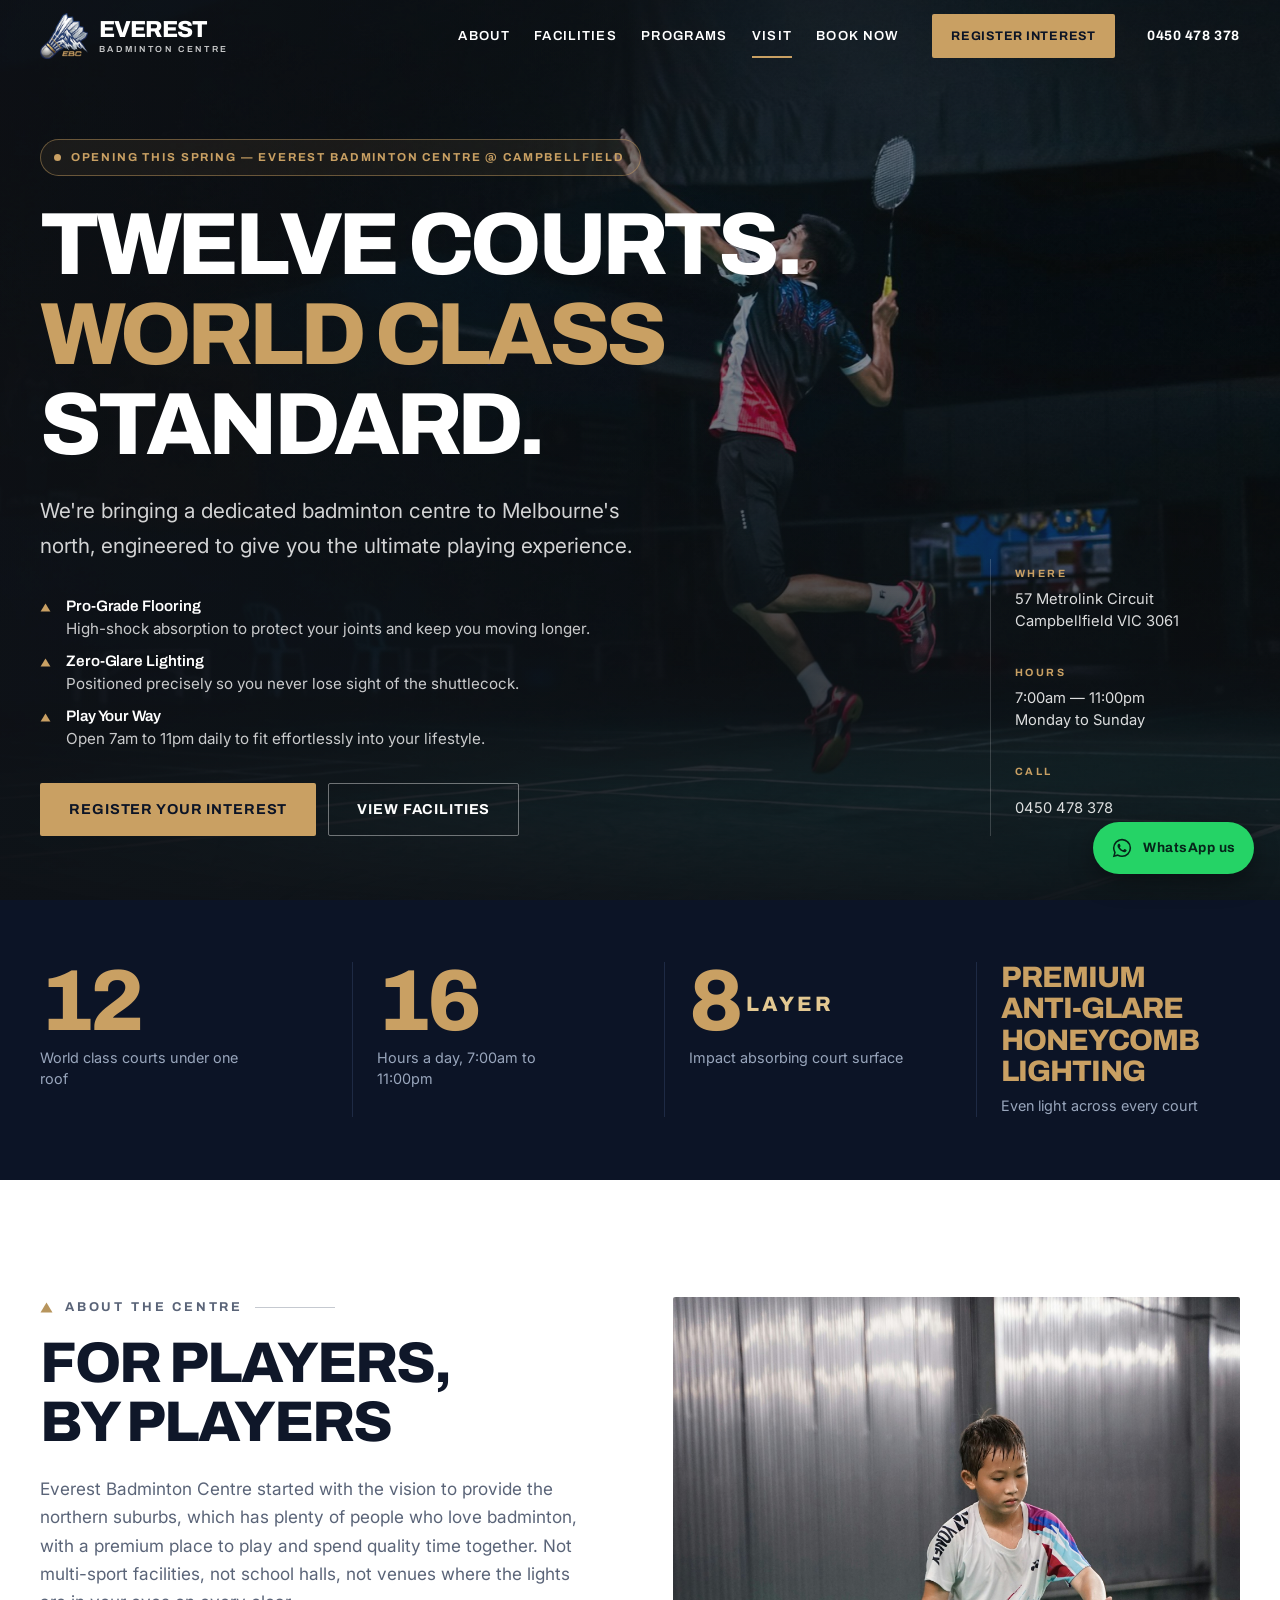
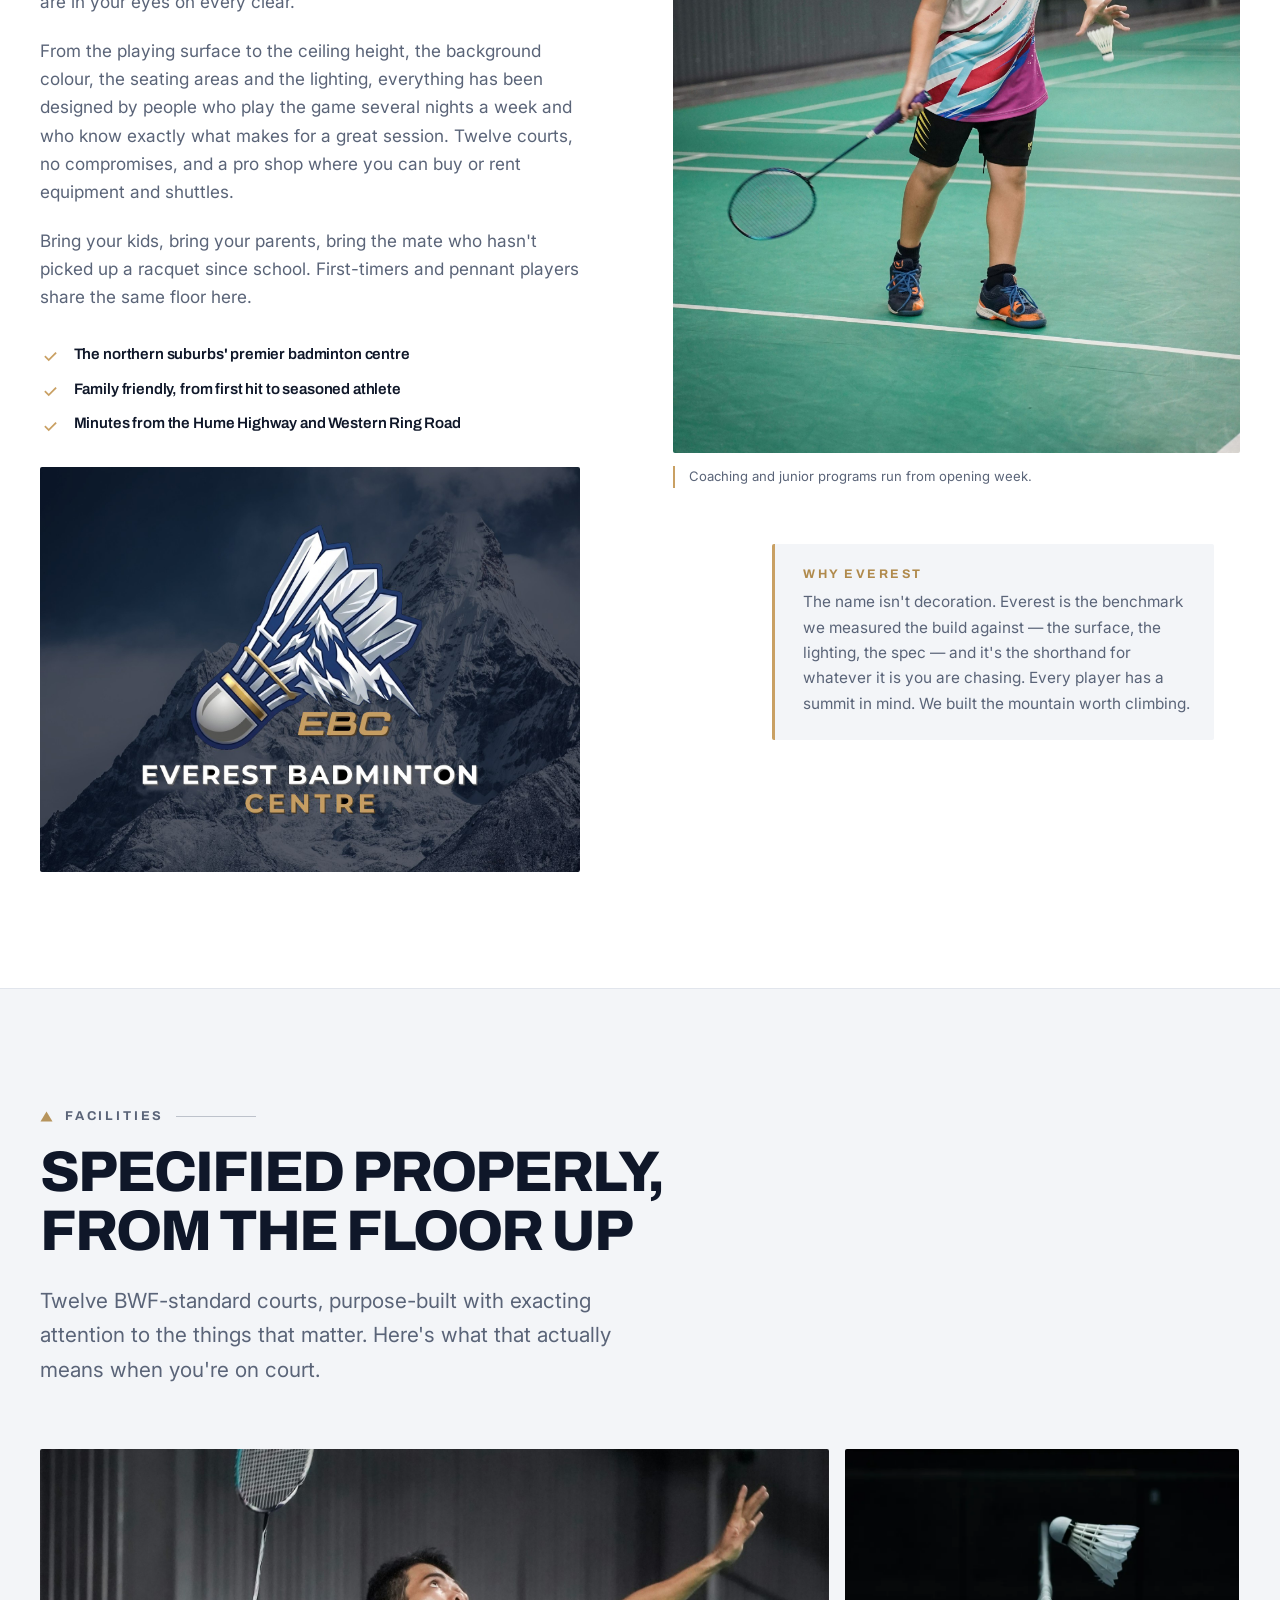
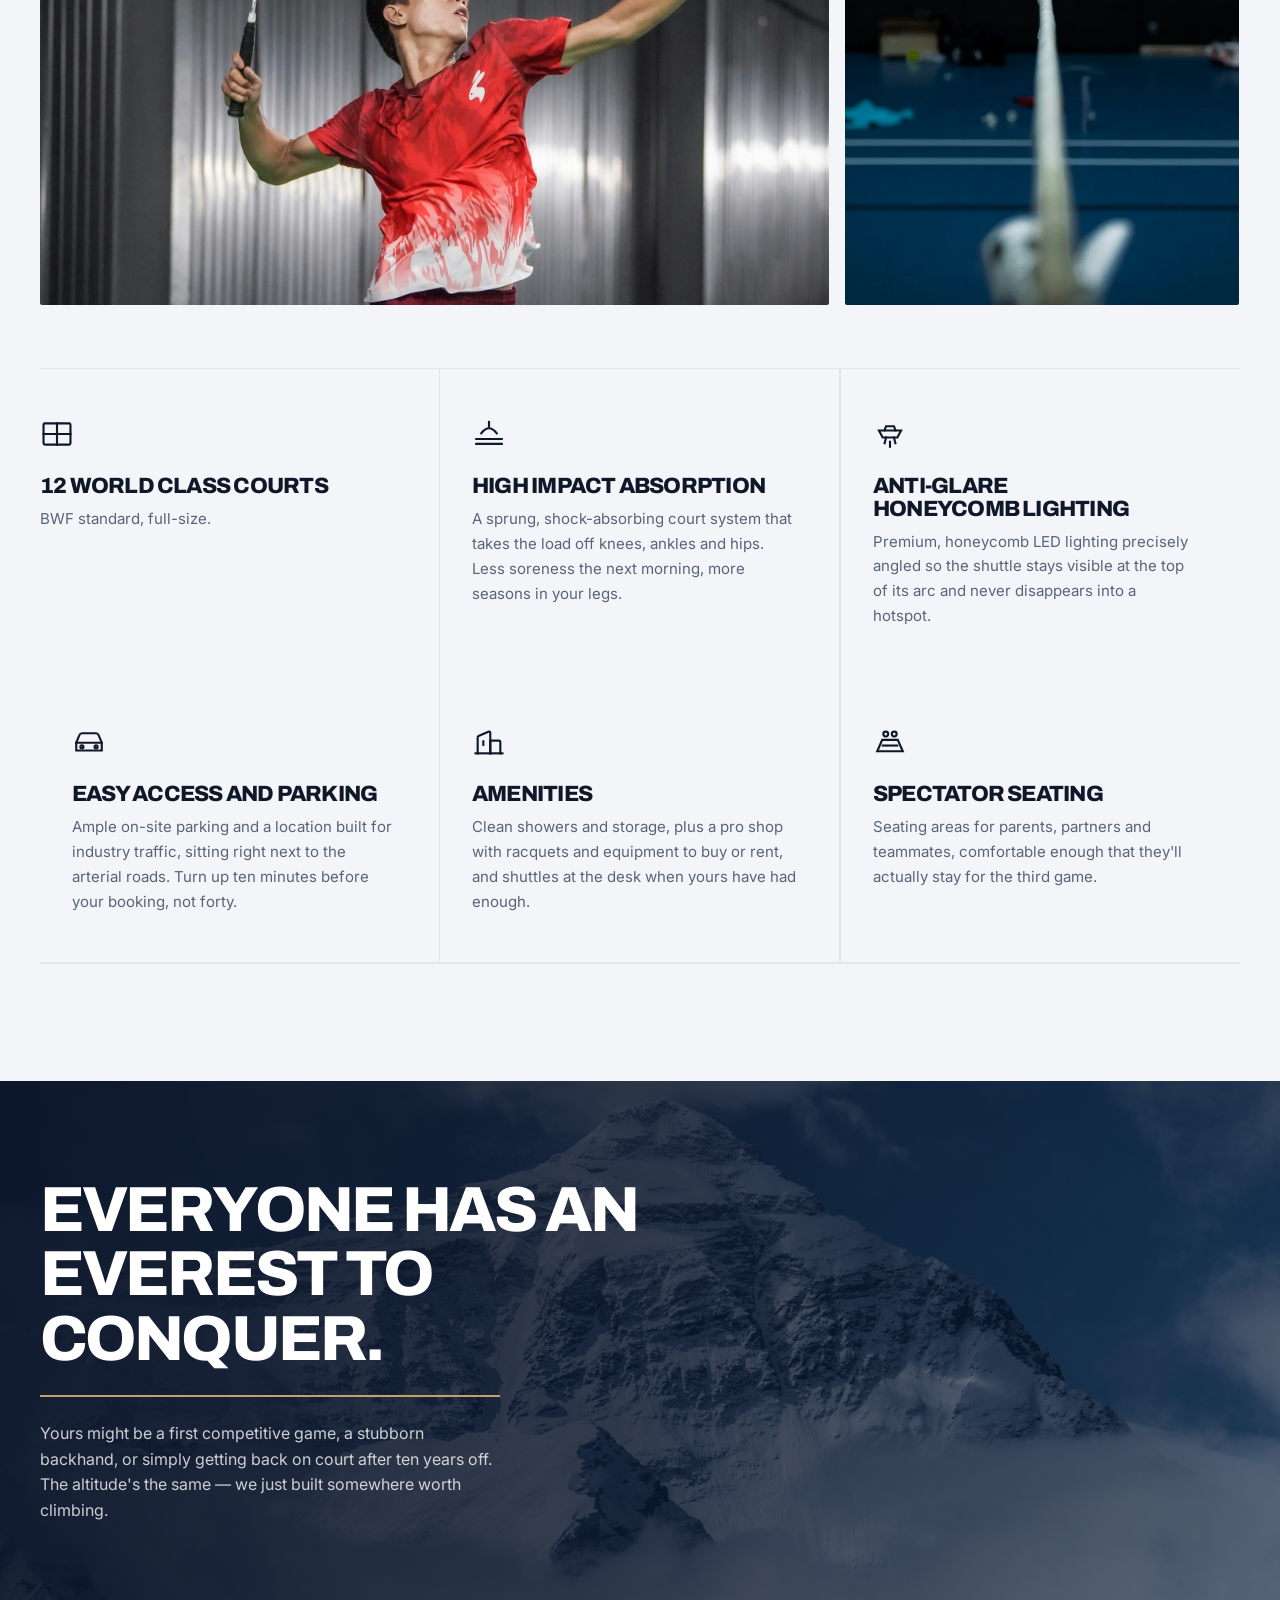
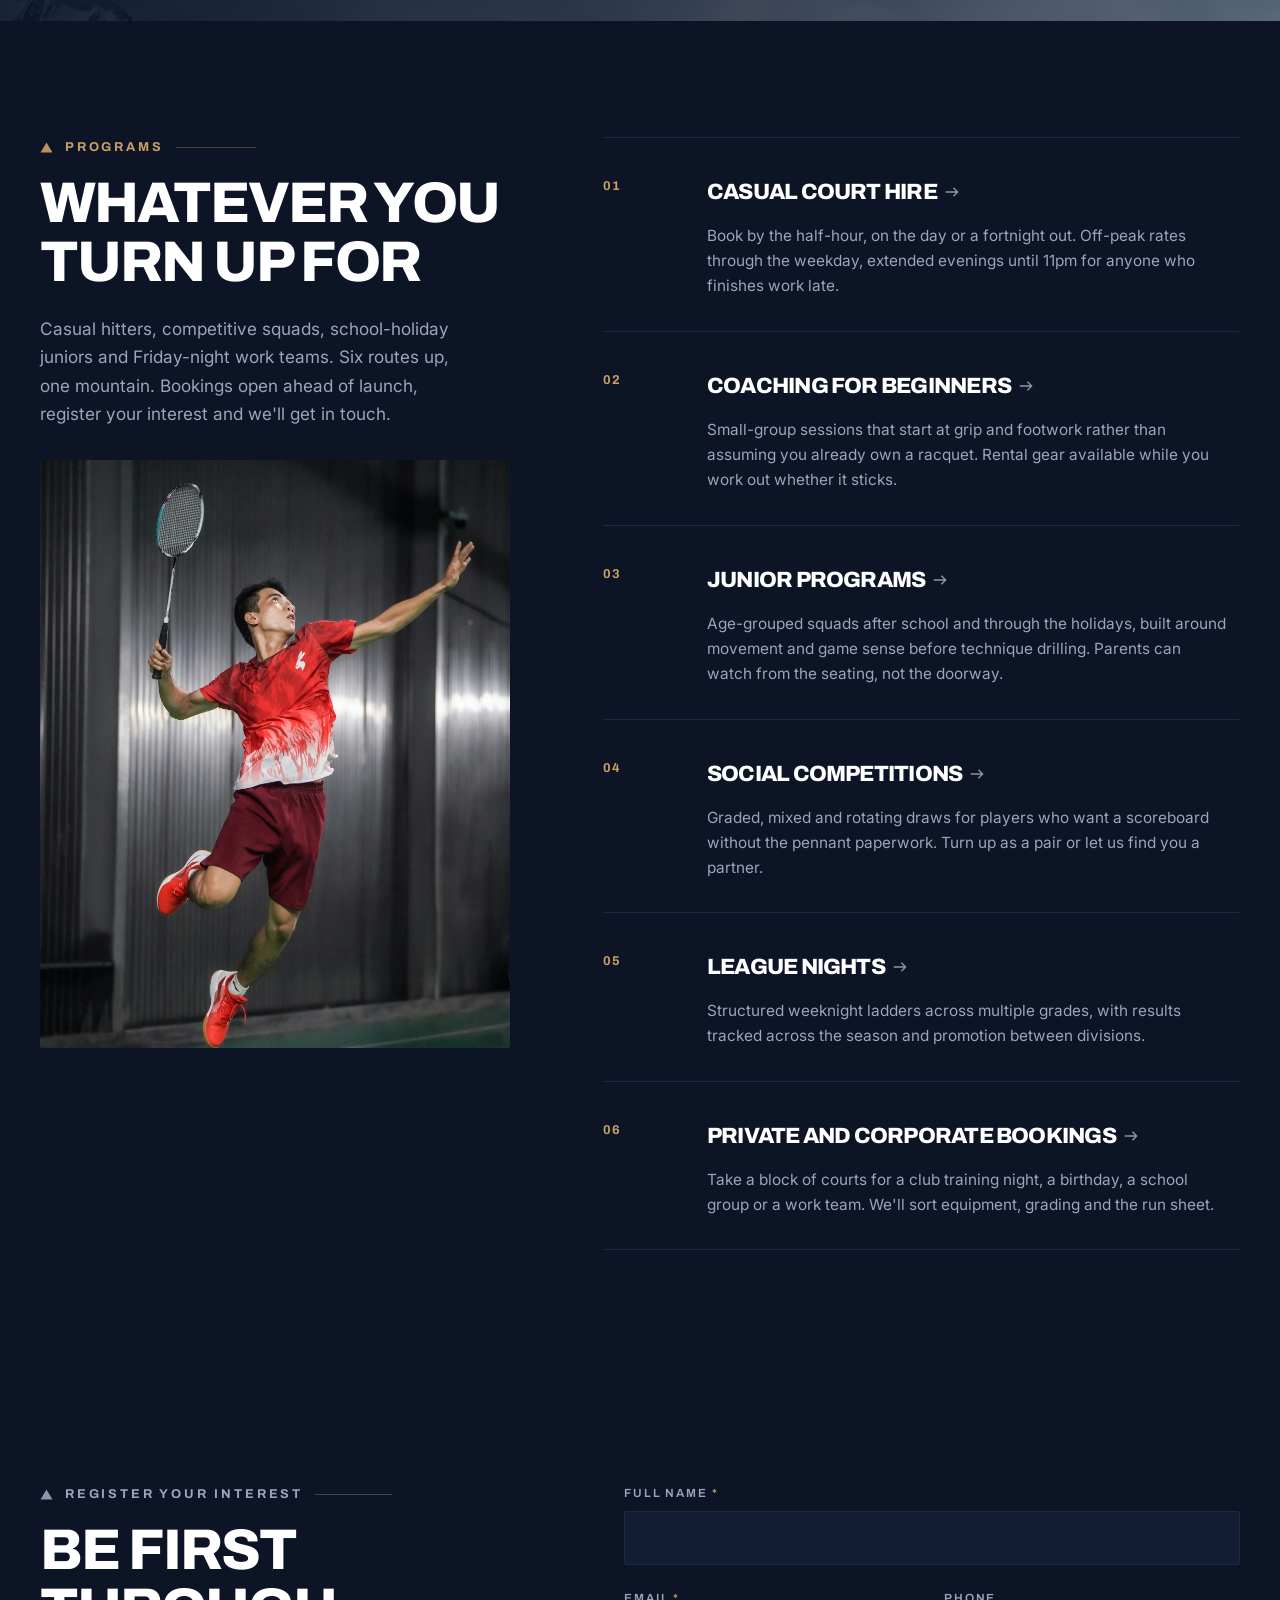
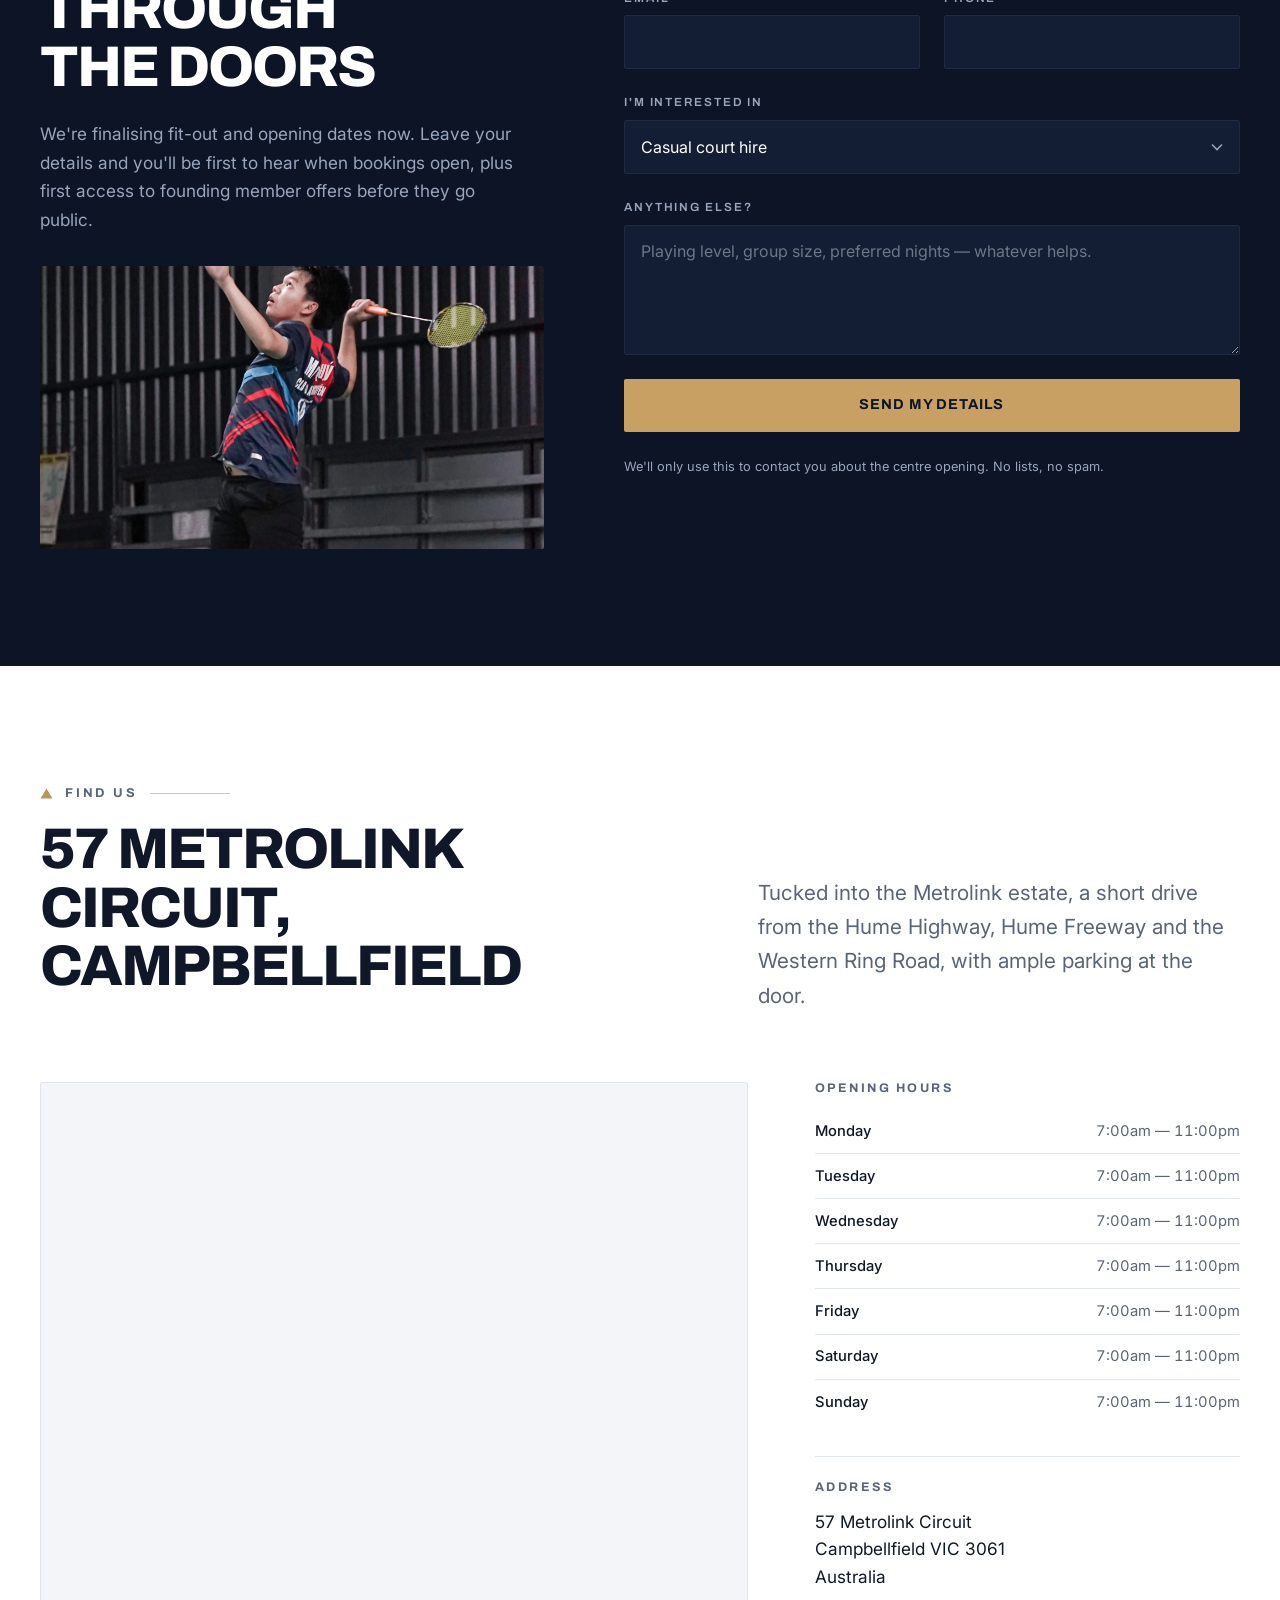
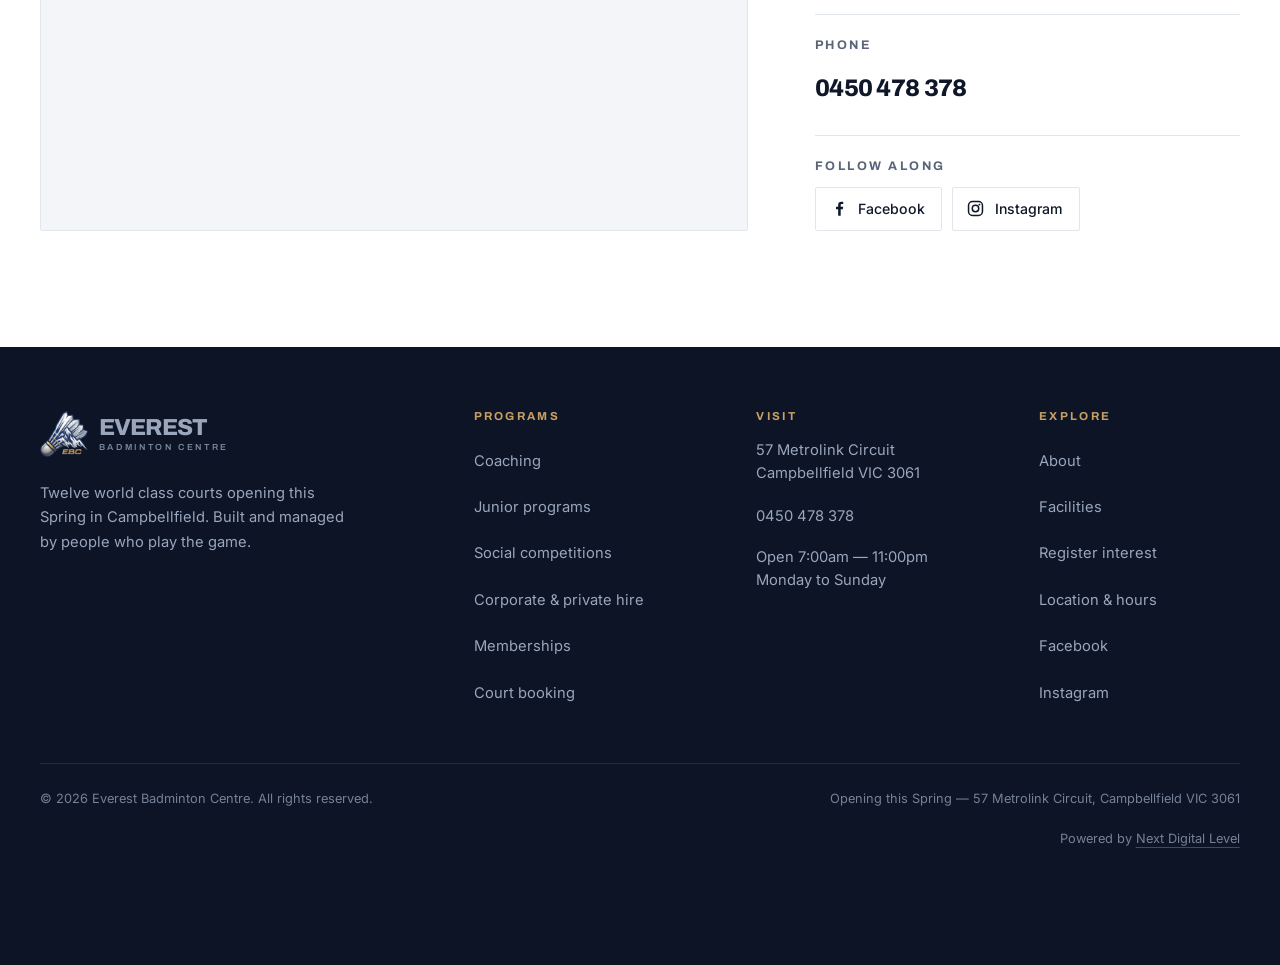
==== commit b243b45d: "Add program pages, booking, WhatsApp button, working form and local SEO Delivers the code half of th" ====
--- a/index.html
+++ b/index.html
@@ -12,10 +12,65 @@
 <meta property="og:site_name" content="Everest Badminton Centre">
 <meta property="og:title" content="Everest Badminton Centre | Opening this Spring in Campbellfield">
 <meta property="og:description" content="Twelve BWF-standard courts, 8-layer impact-absorbing flooring and anti-glare honeycomb lighting. Built for players, by players.">
-<meta property="og:image" content="assets/img/hero-jump-smash.jpg">
+<meta property="og:image" content="https://everestbadmintoncentre.com.au/assets/img/hero-jump-smash.jpg">
+<meta property="og:url" content="https://everestbadmintoncentre.com.au/">
 <meta property="og:locale" content="en_AU">
 <meta name="twitter:card" content="summary_large_image">
 <meta name="theme-color" content="#0C1426">
+<link rel="canonical" href="https://everestbadmintoncentre.com.au/">
+
+<!-- Local search: tells Google what and where this business is -->
+<script type="application/ld+json">
+{
+  "@context": "https://schema.org",
+  "@type": "SportsActivityLocation",
+  "@id": "https://everestbadmintoncentre.com.au/#centre",
+  "name": "Everest Badminton Centre",
+  "description": "Twelve BWF-standard badminton courts in Campbellfield with 8-layer impact-absorbing flooring and anti-glare honeycomb lighting.",
+  "url": "https://everestbadmintoncentre.com.au/",
+  "telephone": "+61450478378",
+  "image": "https://everestbadmintoncentre.com.au/assets/img/logo-on-everest.jpg",
+  "logo": "https://everestbadmintoncentre.com.au/assets/img/logo-mark.png",
+  "priceRange": "$$",
+  "currenciesAccepted": "AUD",
+  "address": {
+    "@type": "PostalAddress",
+    "streetAddress": "57 Metrolink Circuit",
+    "addressLocality": "Campbellfield",
+    "addressRegion": "VIC",
+    "postalCode": "3061",
+    "addressCountry": "AU"
+  },
+  "geo": { "@type": "GeoCoordinates", "latitude": -37.6647, "longitude": 144.9436 },
+  "areaServed": [
+    { "@type": "City", "name": "Campbellfield" },
+    { "@type": "City", "name": "Craigieburn" },
+    { "@type": "City", "name": "Broadmeadows" },
+    { "@type": "City", "name": "Roxburgh Park" },
+    { "@type": "City", "name": "Epping" },
+    { "@type": "City", "name": "Coolaroo" },
+    { "@type": "City", "name": "Somerton" }
+  ],
+  "sport": "Badminton",
+  "openingHoursSpecification": [{
+    "@type": "OpeningHoursSpecification",
+    "dayOfWeek": ["Monday","Tuesday","Wednesday","Thursday","Friday","Saturday","Sunday"],
+    "opens": "07:00", "closes": "23:00"
+  }],
+  "sameAs": [
+    "https://www.facebook.com/profile.php?id=61590398226767",
+    "https://www.instagram.com/ebc.everestbadminton/"
+  ],
+  "amenityFeature": [
+    { "@type": "LocationFeatureSpecification", "name": "12 BWF-standard courts", "value": true },
+    { "@type": "LocationFeatureSpecification", "name": "8-layer impact-absorbing flooring", "value": true },
+    { "@type": "LocationFeatureSpecification", "name": "Anti-glare honeycomb lighting", "value": true },
+    { "@type": "LocationFeatureSpecification", "name": "On-site parking", "value": true },
+    { "@type": "LocationFeatureSpecification", "name": "Pro shop", "value": true },
+    { "@type": "LocationFeatureSpecification", "name": "Spectator seating", "value": true }
+  ]
+}
+</script>
 
 <link rel="icon" href="assets/img/favicon.svg" type="image/svg+xml">
 <link rel="apple-touch-icon" href="assets/img/logo-mark.png">
@@ -59,7 +114,7 @@
         <li><a href="#facilities">Facilities</a></li>
         <li><a href="#programs">Programs</a></li>
         <li><a href="#contact">Visit</a></li>
-        <li><a href="#book">Book Now</a></li>
+        <li><a href="booking.html">Book Now</a></li>
       </ul>
       <a class="btn btn--accent btn--sm nav__cta" href="#book">Register interest</a>
       <a class="nav__phone" href="tel:+61450478378">0450 478 378</a>
@@ -347,7 +402,7 @@
       <li class="prog reveal">
         <span class="prog__num">01</span>
         <div class="prog__body">
-          <h3>Casual court hire</h3>
+          <h3><a class="prog__link" href="booking.html">Casual court hire</a></h3>
           <p>Book by the half-hour, on the day or a fortnight out. Off-peak rates through the weekday,
             extended evenings until 11pm for anyone who finishes work late.</p>
         </div>
@@ -355,7 +410,7 @@
       <li class="prog reveal">
         <span class="prog__num">02</span>
         <div class="prog__body">
-          <h3>Coaching for beginners</h3>
+          <h3><a class="prog__link" href="coaching.html">Coaching for beginners</a></h3>
           <p>Small-group sessions that start at grip and footwork rather than assuming you already own a
             racquet. Rental gear available while you work out whether it sticks.</p>
         </div>
@@ -363,7 +418,7 @@
       <li class="prog reveal">
         <span class="prog__num">03</span>
         <div class="prog__body">
-          <h3>Junior programs</h3>
+          <h3><a class="prog__link" href="juniors.html">Junior programs</a></h3>
           <p>Age-grouped squads after school and through the holidays, built around movement and game sense
             before technique drilling. Parents can watch from the seating, not the doorway.</p>
         </div>
@@ -371,7 +426,7 @@
       <li class="prog reveal">
         <span class="prog__num">04</span>
         <div class="prog__body">
-          <h3>Social competitions</h3>
+          <h3><a class="prog__link" href="social-competitions.html">Social competitions</a></h3>
           <p>Graded, mixed and rotating draws for players who want a scoreboard without the pennant paperwork.
             Turn up as a pair or let us find you a partner.</p>
         </div>
@@ -379,7 +434,7 @@
       <li class="prog reveal">
         <span class="prog__num">05</span>
         <div class="prog__body">
-          <h3>League nights</h3>
+          <h3><a class="prog__link" href="social-competitions.html">League nights</a></h3>
           <p>Structured weeknight ladders across multiple grades, with results tracked across the season and
             promotion between divisions.</p>
         </div>
@@ -387,7 +442,7 @@
       <li class="prog reveal">
         <span class="prog__num">06</span>
         <div class="prog__body">
-          <h3>Private and corporate bookings</h3>
+          <h3><a class="prog__link" href="corporate.html">Private and corporate bookings</a></h3>
           <p>Take a block of courts for a club training night, a birthday, a school group or a work team.
             We'll sort equipment, grading and the run sheet.</p>
         </div>
@@ -566,14 +621,15 @@
           managed by people who play the game.</p>
       </div>
 
-      <nav class="footer__nav" aria-label="Footer">
-        <h2 class="footer__h">Explore</h2>
+      <nav class="footer__nav" aria-label="Programs">
+        <h2 class="footer__h">Programs</h2>
         <ul>
-          <li><a href="#about">About</a></li>
-          <li><a href="#facilities">Facilities</a></li>
-          <li><a href="#programs">Programs</a></li>
-          <li><a href="#book">Register interest</a></li>
-          <li><a href="#contact">Location &amp; hours</a></li>
+          <li><a href="coaching.html">Coaching</a></li>
+          <li><a href="juniors.html">Junior programs</a></li>
+          <li><a href="social-competitions.html">Social competitions</a></li>
+          <li><a href="corporate.html">Corporate &amp; private hire</a></li>
+          <li><a href="memberships.html">Memberships</a></li>
+          <li><a href="booking.html">Court booking</a></li>
         </ul>
       </nav>
 
@@ -588,8 +644,12 @@
       </div>
 
       <div class="footer__col">
-        <h2 class="footer__h">Social</h2>
-        <ul class="footer__social">
+        <h2 class="footer__h">Explore</h2>
+        <ul>
+          <li><a href="#about">About</a></li>
+          <li><a href="#facilities">Facilities</a></li>
+          <li><a href="#book">Register interest</a></li>
+          <li><a href="#contact">Location &amp; hours</a></li>
           <li><a href="https://www.facebook.com/profile.php?id=61590398226767" target="_blank" rel="noopener noreferrer">Facebook</a></li>
           <li><a href="https://www.instagram.com/ebc.everestbadminton/" target="_blank" rel="noopener noreferrer">Instagram</a></li>
         </ul>
@@ -617,7 +677,7 @@
       <li><a href="#facilities">Facilities</a></li>
       <li><a href="#programs">Programs</a></li>
       <li><a href="#contact">Visit</a></li>
-      <li><a href="#book">Book Now</a></li>
+      <li><a href="booking.html">Book Now</a></li>
     </ul>
     <a class="btn btn--accent" href="#book">Register your interest</a>
     <a class="overlay__phone" href="tel:+61450478378">0450 478 378</a>
@@ -630,6 +690,16 @@
   <a class="sticky-bar__cta" href="#book">Register</a>
 </div>
 
+<!-- WhatsApp enquiry button -->
+<a class="wa-float" id="waFloat"
+   href="https://wa.me/61450478378?text=Hi%20Everest%20Badminton%20Centre%2C%20I%27d%20like%20to%20ask%20about%20"
+   target="_blank" rel="noopener" aria-label="Message us on WhatsApp">
+  <svg viewBox="0 0 24 24" aria-hidden="true" focusable="false">
+    <path d="M12.04 2A9.9 9.9 0 0 0 2.1 11.9a9.8 9.8 0 0 0 1.36 4.98L2 22l5.25-1.37a9.9 9.9 0 0 0 4.79 1.22h.01a9.9 9.9 0 0 0 9.93-9.9A9.9 9.9 0 0 0 12.04 2Zm0 18.13h-.01a8.2 8.2 0 0 1-4.19-1.15l-.3-.18-3.12.82.83-3.04-.2-.31a8.2 8.2 0 1 1 15.2-4.37 8.22 8.22 0 0 1-8.21 8.23Zm4.51-6.16c-.25-.12-1.46-.72-1.69-.8-.22-.09-.39-.13-.55.12s-.63.8-.77.96-.28.19-.53.06a6.74 6.74 0 0 1-1.98-1.22 7.44 7.44 0 0 1-1.37-1.71c-.14-.25-.01-.38.11-.5s.25-.28.37-.43a1.7 1.7 0 0 0 .25-.41.46.46 0 0 0-.02-.44c-.06-.12-.55-1.34-.76-1.83s-.4-.42-.55-.43h-.47a.9.9 0 0 0-.65.3 2.75 2.75 0 0 0-.86 2.05 4.78 4.78 0 0 0 1 2.53 10.94 10.94 0 0 0 4.19 3.7c.58.26 1.04.41 1.4.52a3.36 3.36 0 0 0 1.54.1 2.53 2.53 0 0 0 1.65-1.17 2.05 2.05 0 0 0 .14-1.16c-.06-.11-.22-.17-.47-.29Z"/>
+  </svg>
+  <span class="wa-float__label">WhatsApp us</span>
+</a>
+
 <script src="assets/js/main.js"></script>
 </body>
 </html>
--- a/assets/css/style.css
+++ b/assets/css/style.css
@@ -951,9 +951,13 @@
   font-size: 0.74rem; letter-spacing: 0.08em; text-transform: uppercase;
   text-decoration: none; border-radius: 2px;
 }
-/* Keep the bar clear of the footer content on small screens */
+/* Keep the sticky bar and the floating WhatsApp button clear of footer
+   content — the float is fixed bottom-right, where the credit line sits. */
 @media (max-width: 767px) { .site-footer { padding-bottom: 6.5rem; } }
-@media (min-width: 768px) { .sticky-bar { display: none; } }
+@media (min-width: 768px) {
+  .sticky-bar { display: none; }
+  .site-footer { padding-bottom: 6.5rem; }
+}
 
 /* -------------------------------------------------------------
    16. SCROLL REVEAL — fade and rise
@@ -986,3 +990,202 @@
   .reveal { opacity: 1; transform: none; }
   .hero__media img { animation: none; transform: none; }
 }
+
+/* =============================================================
+   18. INNER PAGES (programs, memberships, booking)
+   Reuses the tokens and rhythm of the homepage.
+   ============================================================= */
+
+/* Compact hero for inner pages — not the full-bleed homepage hero */
+.page-hero {
+  position: relative; isolation: isolate;
+  padding-block: calc(var(--header-h) + var(--sp-6)) var(--sp-6);
+  background: var(--ink); color: #fff;
+  overflow: hidden;
+}
+.page-hero__media { position: absolute; inset: 0; z-index: -2; }
+.page-hero__media img { width: 100%; height: 100%; object-fit: cover; }
+.page-hero::before {
+  content: ""; position: absolute; inset: 0; z-index: -1;
+  background:
+    linear-gradient(to top,   rgba(12,20,38,.94) 0%, rgba(12,20,38,.70) 55%, rgba(12,20,38,.55) 100%),
+    linear-gradient(to right, rgba(12,20,38,.92) 0%, rgba(12,20,38,.45) 70%, rgba(12,20,38,.2) 100%);
+}
+.page-hero__title { font-size: clamp(2.1rem, 1.3rem + 3.4vw, 4.2rem); margin-bottom: var(--sp-3); }
+.page-hero__lede {
+  font-size: var(--fs-lede); color: rgba(255,255,255,.85);
+  max-width: 52ch; margin-bottom: var(--sp-4);
+}
+.page-hero__actions { display: flex; flex-wrap: wrap; gap: 0.75rem; }
+
+/* Breadcrumb */
+.crumbs { margin-bottom: var(--sp-3); font-size: 0.82rem; }
+.crumbs ol { display: flex; flex-wrap: wrap; align-items: center; gap: 0.5rem; }
+.crumbs a {
+  color: var(--accent); text-decoration: none;
+  display: inline-flex; align-items: center; min-height: 44px;  /* tap target */
+}
+.crumbs a:hover { text-decoration: underline; }
+.crumbs [aria-current] { display: inline-flex; align-items: center; min-height: 44px; }
+.crumbs li + li::before { content: "/"; margin-right: 0.5rem; opacity: .45; }
+.crumbs [aria-current] { color: rgba(255,255,255,.7); }
+
+/* Two-column body: prose left, aside right */
+.page-grid { display: grid; gap: var(--sp-5); }
+@media (min-width: 900px) {
+  .page-grid {
+    grid-template-columns: minmax(0, 1.15fr) minmax(0, 0.85fr);
+    gap: clamp(3rem, 1rem + 5vw, 6rem);
+    align-items: start;
+  }
+  .page-grid__aside { position: sticky; top: calc(var(--header-h) + 2.5rem); }
+}
+
+.prose h2 { font-size: clamp(1.5rem, 1.2rem + 1.4vw, 2.1rem); margin: var(--sp-5) 0 var(--sp-2); }
+.prose h2:first-child { margin-top: 0; }
+.prose h3 { font-size: var(--fs-h3); margin: var(--sp-4) 0 0.5rem; }
+.prose p { color: var(--text-muted); max-width: 60ch; }
+
+/* Numbered steps */
+.steps { display: grid; gap: 0; margin-top: var(--sp-3); }
+.steps li {
+  display: grid; grid-template-columns: auto minmax(0, 1fr); gap: var(--sp-3);
+  padding: var(--sp-3) 0; border-top: 1px solid var(--rule);
+}
+.steps li:last-child { border-bottom: 1px solid var(--rule); }
+.steps__n {
+  font-family: "Archivo", sans-serif; font-weight: 700;
+  font-size: 0.8rem; letter-spacing: 0.1em; color: var(--accent-deep); padding-top: 0.2rem;
+}
+.steps h3 { margin: 0 0 0.35rem; font-size: 1.05rem; }
+.steps p { margin: 0; font-size: 0.94rem; }
+
+/* Fact card in the aside */
+.factcard {
+  background: var(--paper-2); border-left: 3px solid var(--accent);
+  border-radius: 2px; padding: var(--sp-3);
+}
+.factcard h2 { font-size: 0.78rem; letter-spacing: 0.2em; color: var(--accent-deep); margin: 0 0 var(--sp-2); }
+.factcard dl { display: grid; gap: 0.75rem; margin: 0; }
+.factcard dt {
+  font-family: "Archivo", sans-serif; font-weight: 700;
+  font-size: 0.68rem; letter-spacing: 0.16em; text-transform: uppercase; color: var(--text-muted);
+}
+.factcard dd { margin: 0.15rem 0 0; font-size: 0.95rem; }
+.factcard dd a {
+  color: inherit;
+  display: inline-flex; align-items: center; min-height: 44px;  /* tap target */
+}
+
+/* Cross links to sibling program pages */
+.crosslinks { display: grid; gap: 1px; background: var(--rule); border-block: 1px solid var(--rule); }
+.crosslink {
+  background: var(--paper); padding: var(--sp-3) var(--sp-2) var(--sp-3) 0;
+  text-decoration: none; display: block;
+  transition: background-color .25s var(--ease);
+}
+.crosslink h3 { font-size: 1.02rem; margin-bottom: 0.3rem; }
+.crosslink p { color: var(--text-muted); font-size: 0.9rem; margin: 0; }
+.crosslink:hover { background: var(--paper-2); }
+@media (min-width: 700px) {
+  .crosslinks { grid-template-columns: repeat(2, 1fr); }
+  .crosslink { padding-inline: var(--sp-3); }
+  .crosslink:nth-child(2n+1) { padding-left: 0; }
+}
+@media (min-width: 1024px) { .crosslinks { grid-template-columns: repeat(4, 1fr); } }
+
+/* Closing CTA band */
+.cta-band { background: var(--ink); color: var(--text-on-dark); padding-block: var(--section-y); }
+.cta-band .h2 { color: #fff; }
+.cta-band p { color: var(--text-on-dark-muted); max-width: 46ch; }
+.cta-band__actions { display: flex; flex-wrap: wrap; gap: 0.75rem; margin-top: var(--sp-4); }
+@media (min-width: 900px) {
+  .cta-band__inner {
+    display: grid; grid-template-columns: minmax(0,1fr) auto;
+    gap: var(--sp-5); align-items: end;
+  }
+  .cta-band__actions { margin-top: 0; }
+}
+
+/* Booking embed slot */
+.booking-slot {
+  border: 1px dashed var(--rule); border-radius: 2px;
+  background: var(--paper-2); padding: var(--sp-5) var(--sp-3);
+  text-align: center;
+}
+.booking-slot h2 { font-size: var(--fs-h3); margin-bottom: 0.6rem; }
+.booking-slot p { color: var(--text-muted); max-width: 48ch; margin-inline: auto; }
+
+/* -------------------------------------------------------------
+   19. WHATSAPP BUTTON
+   ------------------------------------------------------------- */
+.wa-float {
+  position: fixed; z-index: 85;
+  right: clamp(0.9rem, 2vw, 1.75rem);
+  bottom: clamp(0.9rem, 2vw, 1.75rem);
+  display: inline-flex; align-items: center; gap: 0.6rem;
+  min-height: 52px; padding: 0.7rem 1.15rem;
+  background: #25D366; color: #06251A;
+  font-family: "Archivo", sans-serif; font-weight: 700;
+  font-size: 0.85rem; letter-spacing: 0.04em;
+  text-decoration: none; border-radius: 100px;
+  box-shadow: 0 8px 24px rgba(0,0,0,.35);
+  transition: transform .25s var(--ease), background-color .25s var(--ease);
+}
+.wa-float:hover { background: #1FBE5A; transform: translateY(-2px); }
+.wa-float svg { width: 22px; height: 22px; flex: none; fill: currentColor; }
+.wa-float__label { display: none; }
+@media (min-width: 560px) { .wa-float__label { display: inline; } }
+/* clear the mobile sticky bar */
+@media (max-width: 767px) { .wa-float { bottom: 5.25rem; } }
+
+/* -------------------------------------------------------------
+   20. FORM ON A LIGHT SECTION (booking page)
+   ------------------------------------------------------------- */
+.form--light { margin-top: var(--sp-4); }
+.form--light label { color: var(--text-muted); }
+.form--light label span { color: var(--accent-deep); }
+.form--light input,
+.form--light select,
+.form--light textarea {
+  background: var(--paper); border-color: var(--rule); color: var(--text);
+}
+.form--light input::placeholder,
+.form--light textarea::placeholder { color: #8A93A5; }
+.form--light input:hover,
+.form--light select:hover,
+.form--light textarea:hover { border-color: var(--text-muted); }
+.form--light input:focus,
+.form--light select:focus,
+.form--light textarea:focus {
+  border-color: var(--accent-deep); background: var(--paper);
+  box-shadow: 0 0 0 3px rgba(201,160,99,.22);
+}
+.form--light select {
+  background-image: url("data:image/svg+xml,%3Csvg xmlns='http://www.w3.org/2000/svg' viewBox='0 0 12 8'%3E%3Cpath d='M1 1.5L6 6.5L11 1.5' fill='none' stroke='%235A6478' stroke-width='1.6'/%3E%3C/svg%3E");
+  /* the background-colour rule above is a shorthand, so these must be restated
+     or the chevron tiles across the whole control */
+  background-repeat: no-repeat;
+  background-position: right 1rem center;
+  background-size: 12px;
+}
+.form--light .form__fine { color: var(--text-muted); }
+.form--light .form__status.is-ok { color: var(--accent-deep); }
+.form--light .form__status.is-error { color: #C2410C; }
+
+/* Program titles on the homepage now link through to their own page */
+.prog__link {
+  color: inherit; text-decoration: none;
+  display: inline-flex; align-items: center; gap: 0.5rem;
+  min-height: 44px;              /* tap target */
+  transition: color .2s var(--ease);
+}
+.prog__link::after {
+  content: ""; width: 14px; height: 10px; flex: none;
+  background: currentColor; opacity: .55;
+  -webkit-mask: url("data:image/svg+xml,%3Csvg xmlns='http://www.w3.org/2000/svg' viewBox='0 0 20 14'%3E%3Cpath d='M1 7h17M12 1l6 6-6 6' fill='none' stroke='black' stroke-width='2'/%3E%3C/svg%3E") center / contain no-repeat;
+          mask: url("data:image/svg+xml,%3Csvg xmlns='http://www.w3.org/2000/svg' viewBox='0 0 20 14'%3E%3Cpath d='M1 7h17M12 1l6 6-6 6' fill='none' stroke='black' stroke-width='2'/%3E%3C/svg%3E") center / contain no-repeat;
+  transition: transform .25s var(--ease);
+}
+.prog__link:hover { color: var(--accent); }
+.prog__link:hover::after { transform: translateX(4px); }
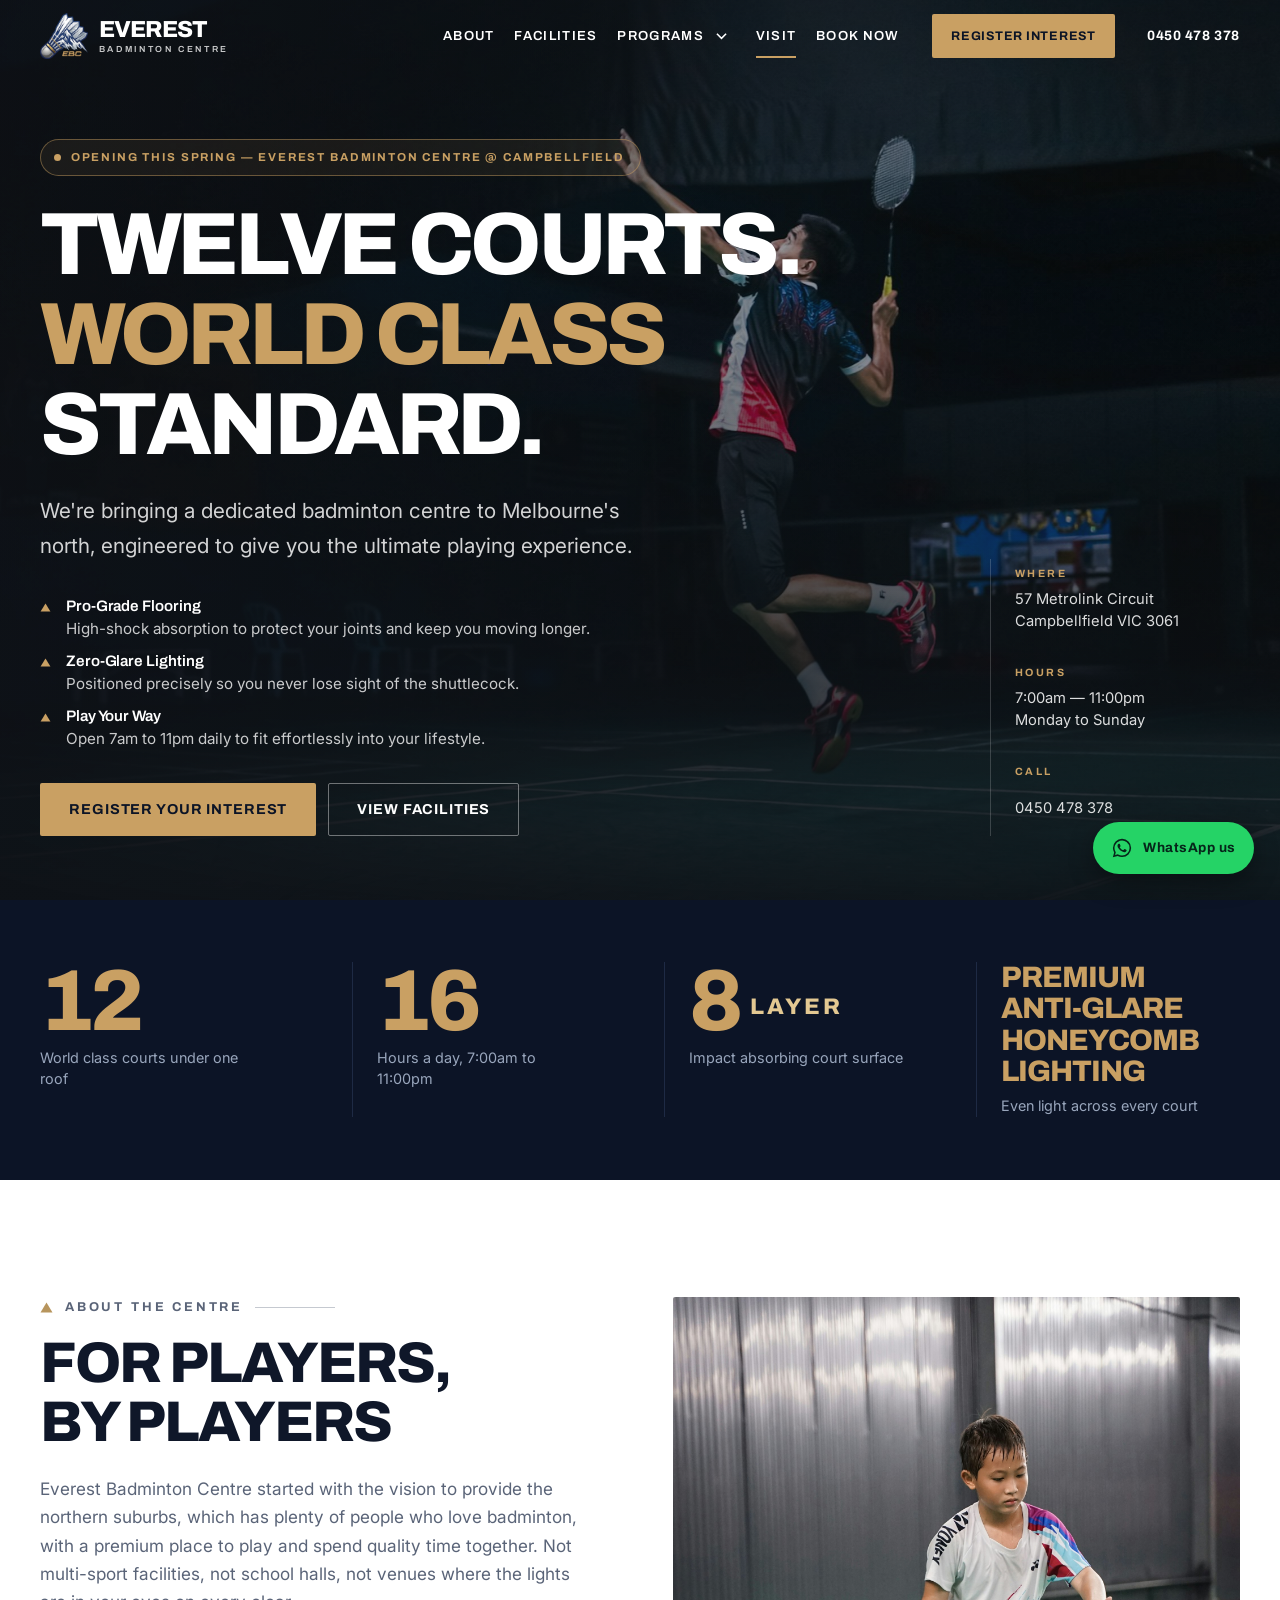
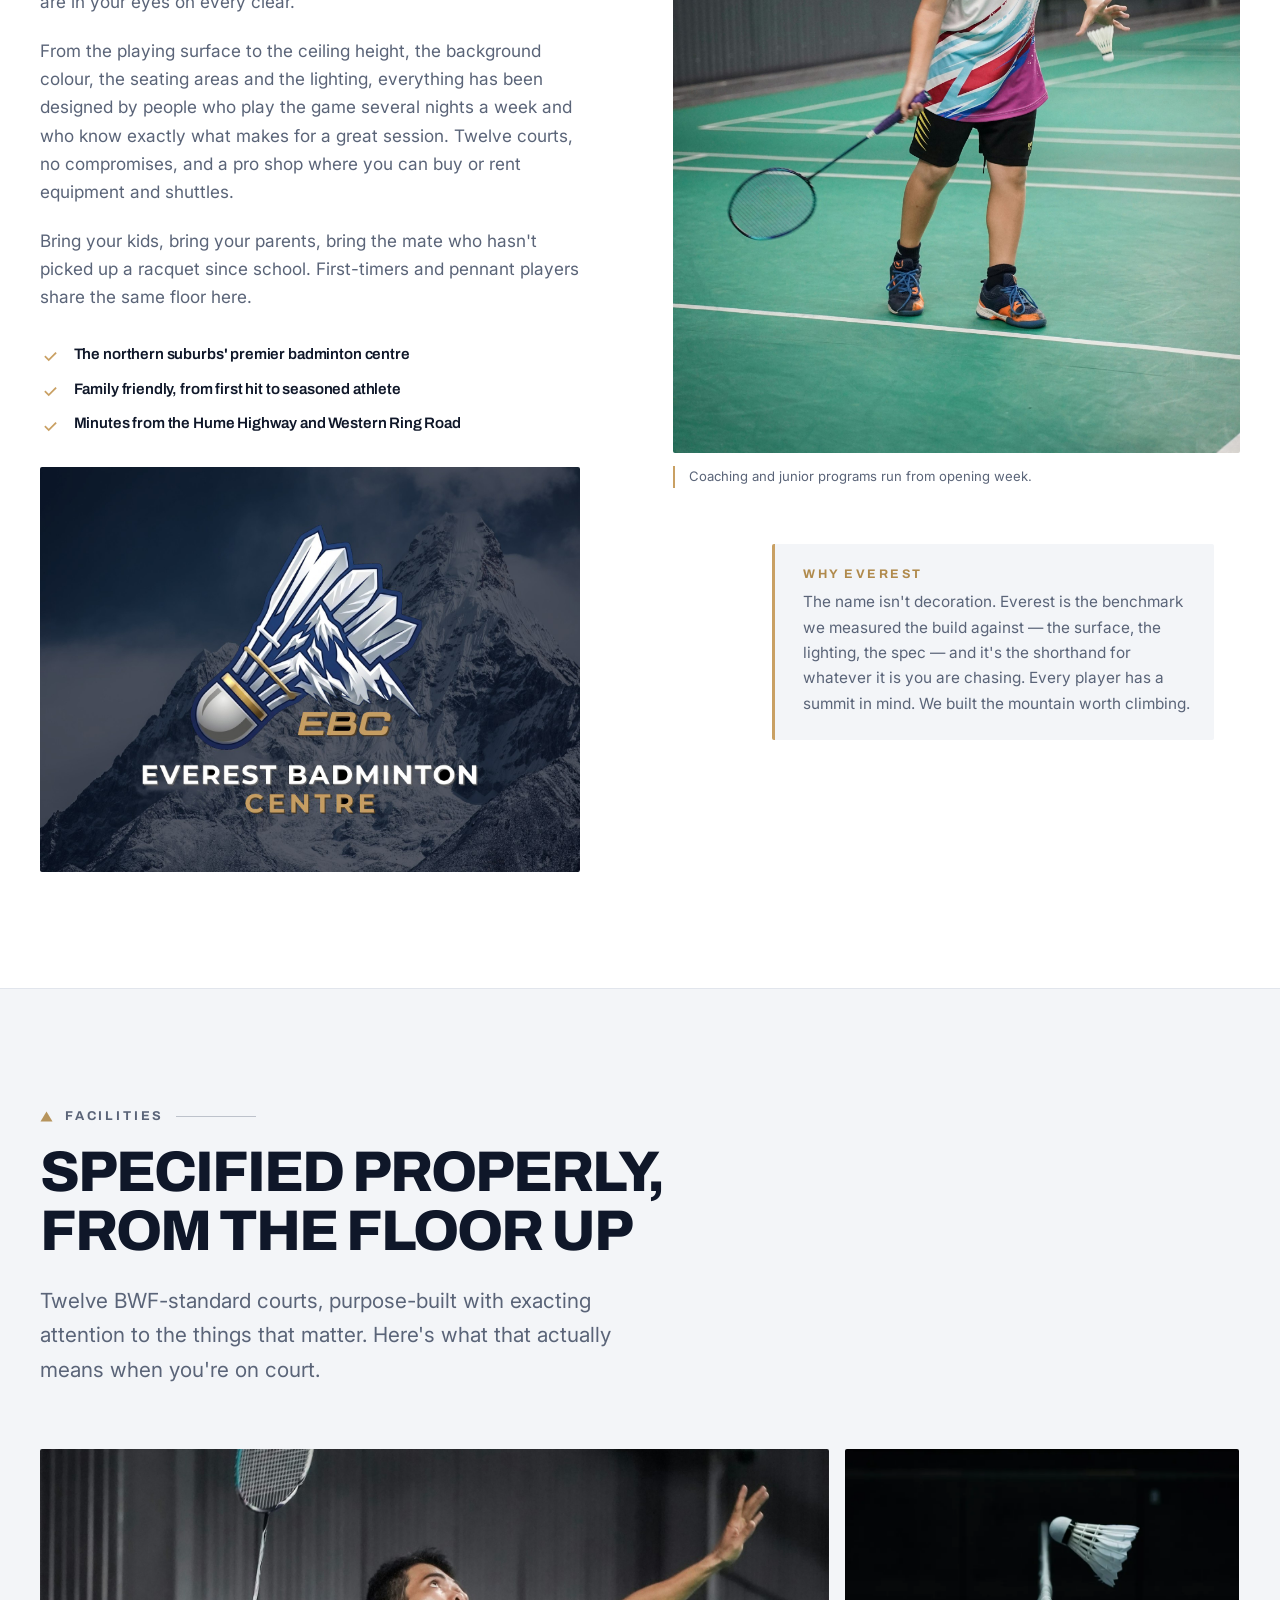
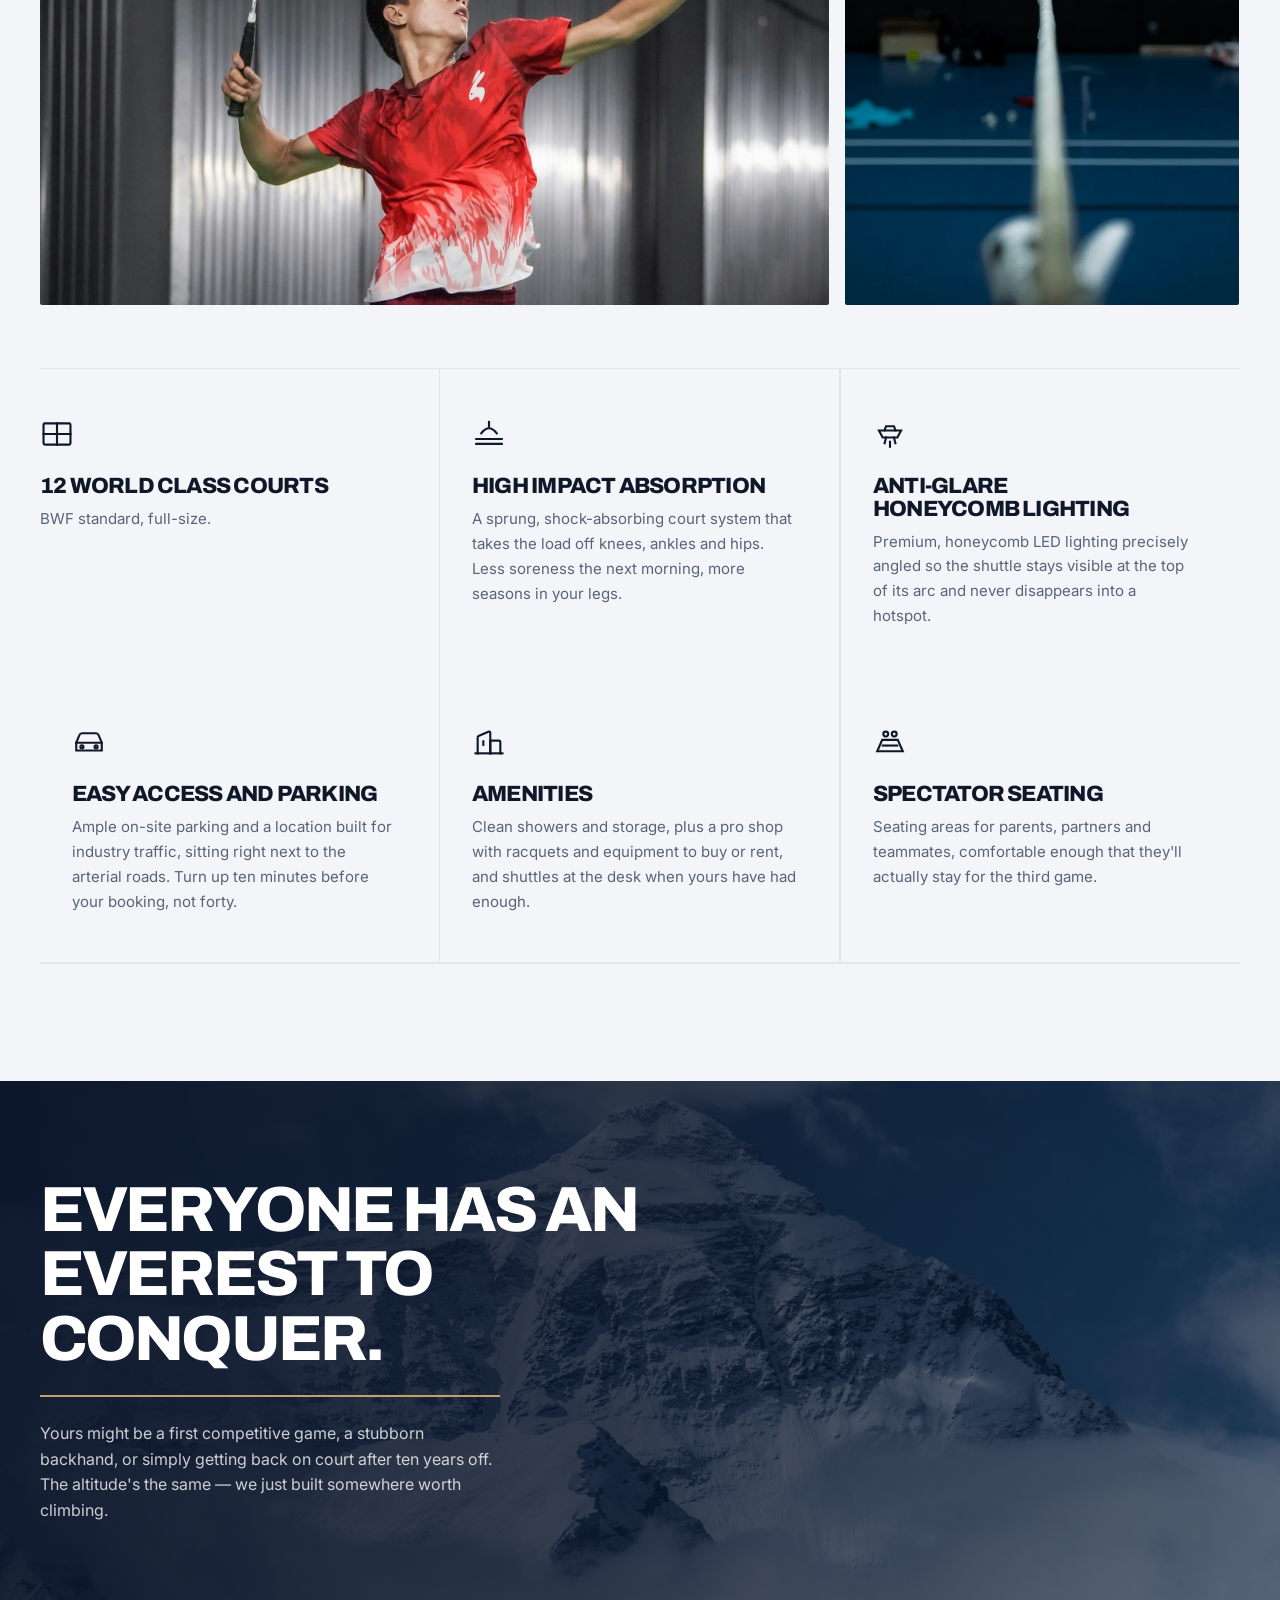
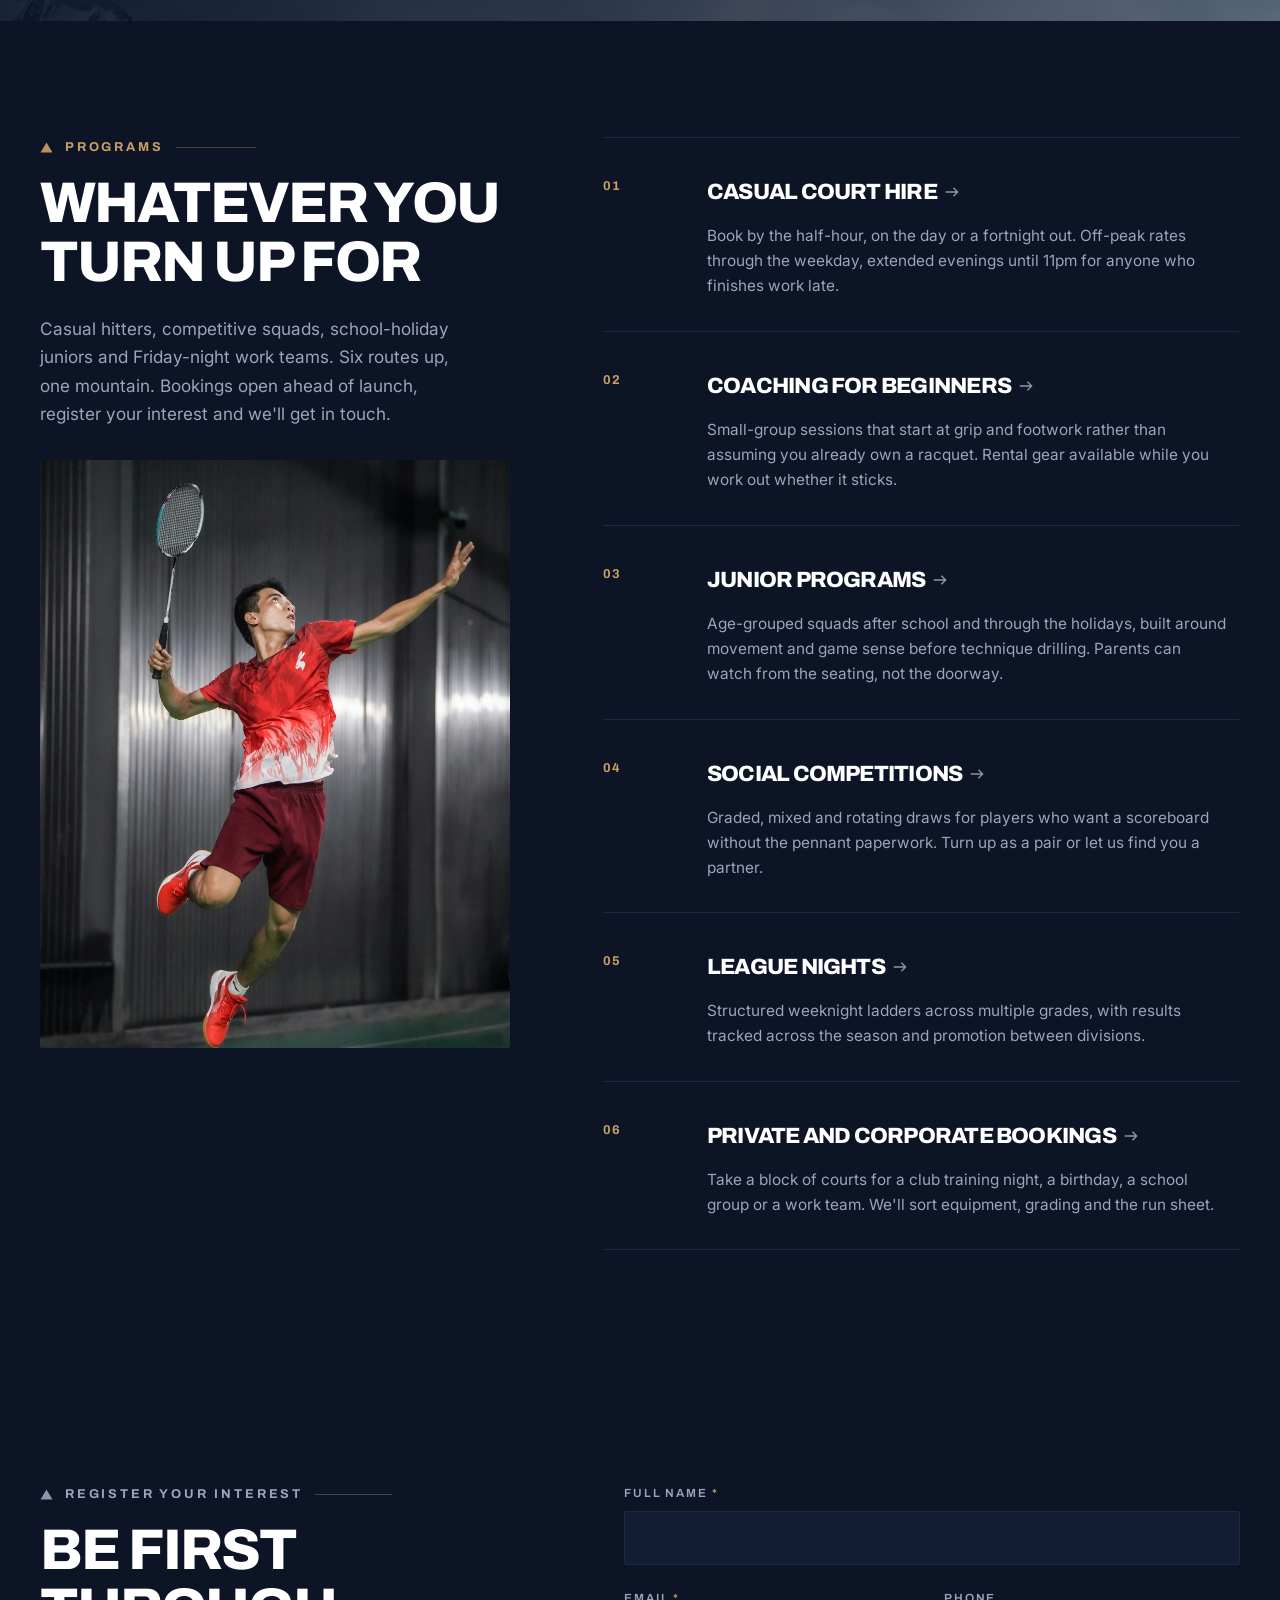
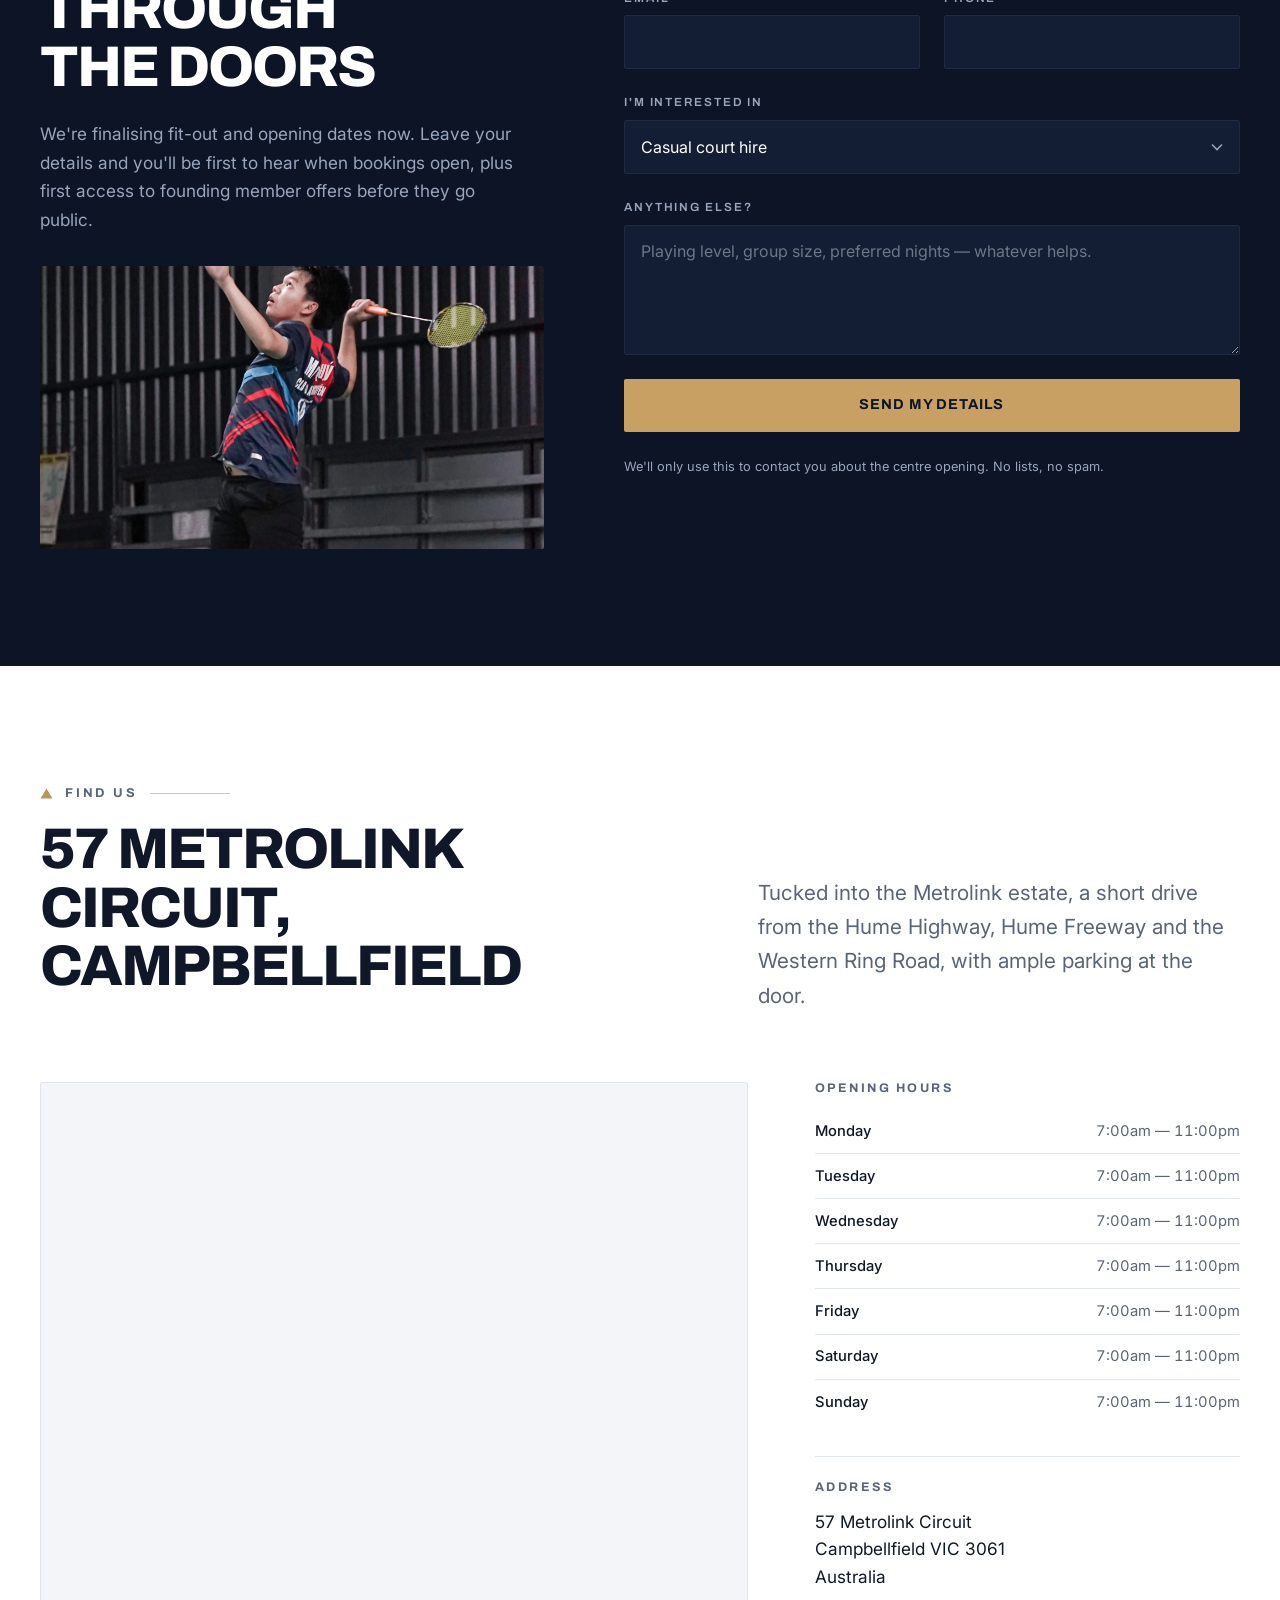
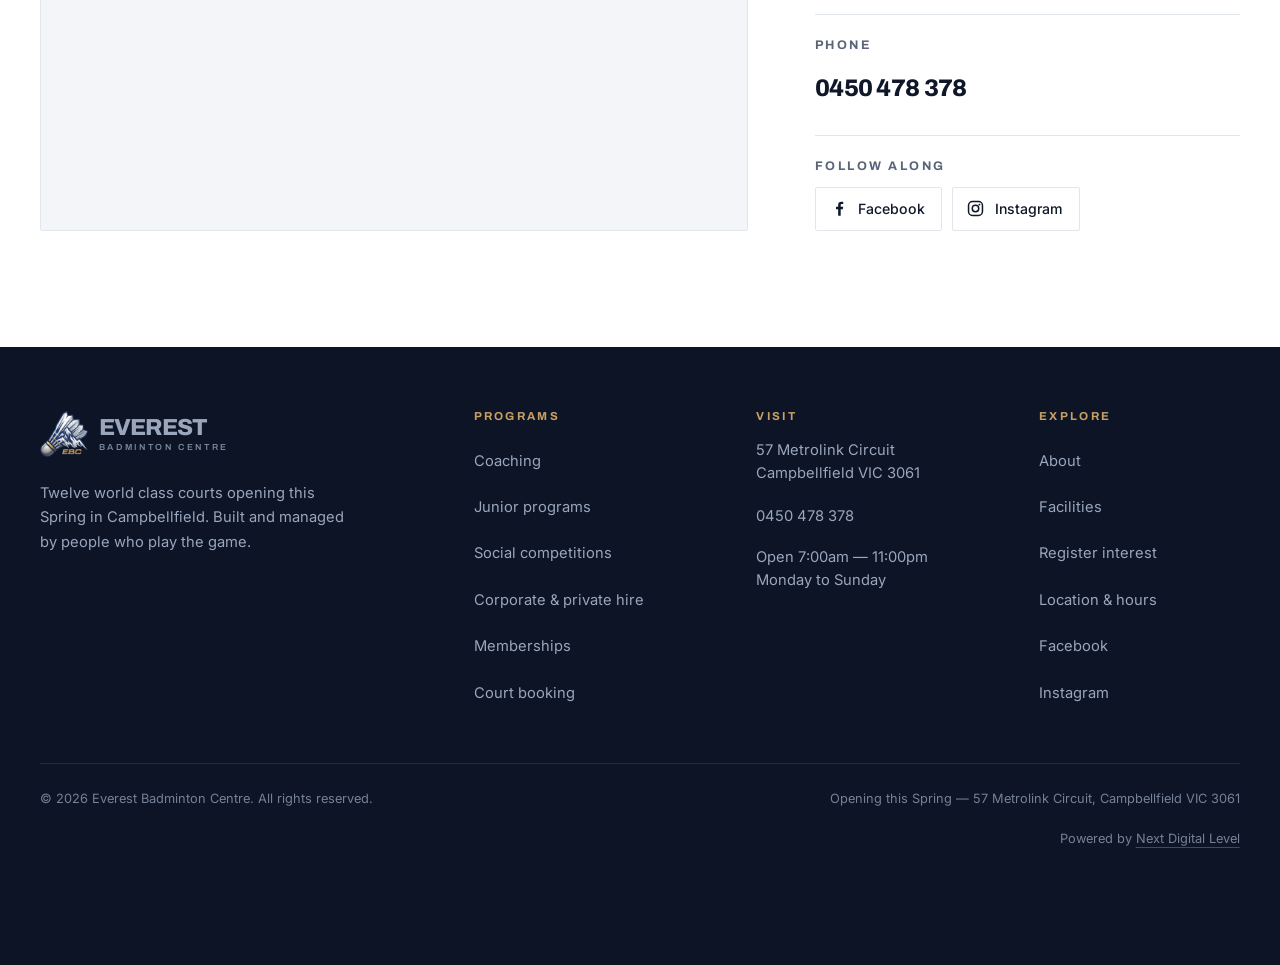
==== commit aa612c69: "Programs dropdown in nav, working form endpoint, WhatsApp number, booking page 1. Navigation - "Prog" ====
--- a/index.html
+++ b/index.html
@@ -98,7 +98,8 @@
     <!-- LOGO LOCKUP ------------------------------------------------
          Client-supplied EBC mark + wordmark set in brand type.
          To swap in a single supplied logo file, replace the contents
-         of <a class="logo"> with one <img src="assets/img/logo-full.png">.
+         of <a class="logo"> with one
+         <img src="assets/img/logo-full.png" alt="Everest Badminton Centre">.
     -------------------------------------------------------------- -->
     <a class="logo" href="#top" aria-label="Everest Badminton Centre — home">
       <img class="logo__mark" src="assets/img/logo-mark.png" alt="" width="520" height="506" decoding="async">
@@ -112,7 +113,22 @@
       <ul class="nav__list">
         <li><a href="#about">About</a></li>
         <li><a href="#facilities">Facilities</a></li>
-        <li><a href="#programs">Programs</a></li>
+        <li class="nav__item--sub">
+          <a class="nav__parent" href="#programs">Programs</a>
+          <button class="nav__toggle" type="button" aria-expanded="false" aria-controls="programsMenu">
+            <span class="visually-hidden">Show programs menu</span>
+            <svg class="nav__chev" viewBox="0 0 12 8" aria-hidden="true" focusable="false">
+              <path d="M1 1.5 6 6.5l5-5" fill="none" stroke="currentColor" stroke-width="1.7"/>
+            </svg>
+          </button>
+          <ul class="nav__sub" id="programsMenu">
+            <li><a href="coaching.html">Coaching</a></li>
+            <li><a href="juniors.html">Junior programs</a></li>
+            <li><a href="social-competitions.html">Social competitions</a></li>
+            <li><a href="corporate.html">Corporate &amp; private hire</a></li>
+            <li><a href="memberships.html">Memberships</a></li>
+          </ul>
+        </li>
         <li><a href="#contact">Visit</a></li>
         <li><a href="booking.html">Book Now</a></li>
       </ul>
@@ -201,7 +217,7 @@
     </div>
 
     <div class="stat reveal">
-      <p class="stat__num"><span class="count" data-to="8">0</span><span class="stat__suffix">layer</span></p>
+      <p class="stat__num"><span class="count" data-to="8">0</span> <span class="stat__suffix">layer</span></p>
       <p class="stat__label">Impact absorbing court surface</p>
     </div>
 
@@ -471,7 +487,14 @@
       </figure>
     </div>
 
-    <form class="form reveal" id="interestForm" novalidate>
+    <!-- Posts to FormSubmit. JS intercepts and uses the /ajax/ endpoint so the
+         visitor stays on the page; this action is the no-JS fallback. -->
+    <form class="form reveal" id="interestForm" novalidate
+          action="https://formsubmit.co/contact@nextdigitallevel.com" method="POST">
+      <input type="hidden" name="_subject" value="New enquiry from the Everest Badminton Centre website">
+      <input type="hidden" name="_template" value="table">
+      <input type="hidden" name="_captcha" value="false">
+      <input type="text" name="_honey" tabindex="-1" autocomplete="off" aria-hidden="true" class="visually-hidden">
       <div class="form__row">
         <label for="f-name">Full name <span aria-hidden="true">*</span></label>
         <input type="text" id="f-name" name="name" autocomplete="name" required>
@@ -672,10 +695,19 @@
 <!-- Mobile overlay menu -->
 <div class="overlay" id="overlay" hidden>
   <nav class="overlay__nav" aria-label="Mobile">
-    <ul>
+        <ul>
       <li><a href="#about">About</a></li>
       <li><a href="#facilities">Facilities</a></li>
-      <li><a href="#programs">Programs</a></li>
+      <li>
+        <a href="#programs">Programs</a>
+        <ul class="overlay__sub">
+          <li><a href="coaching.html">Coaching</a></li>
+          <li><a href="juniors.html">Junior programs</a></li>
+          <li><a href="social-competitions.html">Social competitions</a></li>
+          <li><a href="corporate.html">Corporate &amp; private hire</a></li>
+          <li><a href="memberships.html">Memberships</a></li>
+        </ul>
+      </li>
       <li><a href="#contact">Visit</a></li>
       <li><a href="booking.html">Book Now</a></li>
     </ul>
@@ -692,7 +724,7 @@
 
 <!-- WhatsApp enquiry button -->
 <a class="wa-float" id="waFloat"
-   href="https://wa.me/61450478378?text=Hi%20Everest%20Badminton%20Centre%2C%20I%27d%20like%20to%20ask%20about%20"
+   href="https://wa.me/61421609179?text=Hi%20Everest%20Badminton%20Centre%2C%20I%27d%20like%20to%20ask%20about%20"
    target="_blank" rel="noopener" aria-label="Message us on WhatsApp">
   <svg viewBox="0 0 24 24" aria-hidden="true" focusable="false">
     <path d="M12.04 2A9.9 9.9 0 0 0 2.1 11.9a9.8 9.8 0 0 0 1.36 4.98L2 22l5.25-1.37a9.9 9.9 0 0 0 4.79 1.22h.01a9.9 9.9 0 0 0 9.93-9.9A9.9 9.9 0 0 0 12.04 2Zm0 18.13h-.01a8.2 8.2 0 0 1-4.19-1.15l-.3-.18-3.12.82.83-3.04-.2-.31a8.2 8.2 0 1 1 15.2-4.37 8.22 8.22 0 0 1-8.21 8.23Zm4.51-6.16c-.25-.12-1.46-.72-1.69-.8-.22-.09-.39-.13-.55.12s-.63.8-.77.96-.28.19-.53.06a6.74 6.74 0 0 1-1.98-1.22 7.44 7.44 0 0 1-1.37-1.71c-.14-.25-.01-.38.11-.5s.25-.28.37-.43a1.7 1.7 0 0 0 .25-.41.46.46 0 0 0-.02-.44c-.06-.12-.55-1.34-.76-1.83s-.4-.42-.55-.43h-.47a.9.9 0 0 0-.65.3 2.75 2.75 0 0 0-.86 2.05 4.78 4.78 0 0 0 1 2.53 10.94 10.94 0 0 0 4.19 3.7c.58.26 1.04.41 1.4.52a3.36 3.36 0 0 0 1.54.1 2.53 2.53 0 0 0 1.65-1.17 2.05 2.05 0 0 0 .14-1.16c-.06-.11-.22-.17-.47-.29Z"/>
--- a/assets/css/style.css
+++ b/assets/css/style.css
@@ -226,6 +226,20 @@
 .btn--sm { min-height: 44px; padding: 0.55rem 1.15rem; font-size: 0.78rem; }
 .btn--full { width: 100%; }
 
+
+/* Outline button for light sections (pairs with .btn--dark) */
+.btn--outline {
+  background: transparent; color: var(--text);
+  border-color: var(--rule);
+}
+.btn--outline:hover { border-color: var(--text); background: var(--paper-2); }
+
+/* Inline action pair inside a prose column */
+.prose__actions {
+  display: flex; flex-wrap: wrap; gap: 0.75rem;
+  margin: var(--sp-3) 0 var(--sp-5);
+}
+
 /* -------------------------------------------------------------
    5. LOGO LOCKUP
    ------------------------------------------------------------- */
@@ -275,22 +289,77 @@
 
 .nav { display: none; }
 
-.nav__list { display: flex; align-items: center; gap: clamp(1rem, 0.3rem + 1.5vw, 2rem); }
-.nav__list a {
+.nav__list { display: flex; align-items: center; gap: clamp(0.75rem, 0.2rem + 1.3vw, 1.9rem); }
+/* scoped to top level so the dropdown links don't inherit the underline */
+.nav__list > li > a,
+.nav__list > li > .nav__parent {
   position: relative;
   font-family: "Archivo", sans-serif; font-weight: 600;
   font-size: 0.82rem; letter-spacing: 0.1em; text-transform: uppercase;
   text-decoration: none; display: inline-flex; align-items: center;
   min-height: 44px;              /* tap target */
-}
-.nav__list a::after {
+  white-space: nowrap;           /* nav must never wrap */
+}
+.nav__list > li > a::after {
   content: ""; position: absolute; left: 0; bottom: 0;
   width: 100%; height: 2px; background: var(--accent);
   transform: scaleX(0); transform-origin: left;
   transition: transform .3s var(--ease);
 }
-.nav__list a:hover::after,
-.nav__list a.is-active::after { transform: scaleX(1); }
+.nav__list > li > a:hover::after,
+.nav__list > li > a.is-active::after,
+.nav__list > li > a[aria-current="page"]::after,
+.nav__list > li.is-current > .nav__parent::after { transform: scaleX(1); }
+.nav__list > li > a[aria-current="page"],
+.nav__list > li.is-current > .nav__parent { color: var(--accent); }
+
+/* ---- Programs dropdown ------------------------------------------------- */
+.nav__item--sub { position: relative; display: flex; align-items: center; gap: 0.25rem; }
+
+.nav__toggle {
+  display: inline-flex; align-items: center; justify-content: center;
+  width: 28px; min-height: 44px; padding: 0;
+  background: none; border: 0; color: inherit; cursor: pointer;
+}
+.nav__chev { width: 11px; height: 8px; transition: transform .25s var(--ease); }
+.nav__item--sub.is-open .nav__chev { transform: rotate(180deg); }
+
+.nav__sub {
+  position: absolute; top: 100%; left: -1rem; z-index: 10;
+  min-width: 250px; padding: 0.4rem 0;
+  background: rgba(12, 20, 38, .98);
+  border: 1px solid var(--ink-3);
+  border-radius: 2px;
+  box-shadow: 0 18px 40px rgba(0, 0, 0, .45);
+  opacity: 0; visibility: hidden;
+  pointer-events: none;   /* never intercept clicks while closed */
+  transform: translateY(-6px);
+  /* visibility flips instantly on open and is delayed on close so the fade-out
+     is still seen. Never transition visibility itself — if transitions are
+     paused (background tab, reduced motion) the menu can get stuck hidden. */
+  transition: opacity .2s var(--ease), transform .2s var(--ease), visibility 0s .2s;
+}
+.nav__item--sub:hover .nav__sub,
+.nav__item--sub:focus-within .nav__sub,
+.nav__item--sub.is-open .nav__sub {
+  opacity: 1; visibility: visible; pointer-events: auto; transform: translateY(0);
+  transition: opacity .2s var(--ease), transform .2s var(--ease), visibility 0s 0s;
+}
+/* bridges the gap between the trigger and the panel so hover doesn't drop out */
+.nav__item--sub::after {
+  content: ""; position: absolute; top: 100%; left: 0; right: 0; height: 12px;
+}
+.nav__sub a {
+  display: flex; align-items: center; min-height: 44px;   /* tap target */
+  padding: 0.35rem 1.15rem;
+  font-family: "Inter", sans-serif; font-weight: 500;
+  font-size: 0.88rem; letter-spacing: 0; text-transform: none;
+  color: var(--text-on-dark-muted); text-decoration: none;
+  border-left: 2px solid transparent;
+  transition: color .2s var(--ease), background-color .2s var(--ease), border-color .2s var(--ease);
+}
+.nav__sub a:hover { color: #fff; background: rgba(255,255,255,.05); border-left-color: var(--accent); }
+.nav__sub a[aria-current="page"] { color: var(--accent); border-left-color: var(--accent); }
 
 .nav__phone {
   font-family: "Archivo", sans-serif; font-weight: 700;
@@ -324,7 +393,12 @@
 .overlay {
   position: fixed; inset: 0; z-index: 90;
   background: var(--ink);
-  display: grid; place-items: center;
+  /* Top-aligned and scrollable. Centring clips the first item once the
+     programs sub-list makes the menu taller than a short viewport. */
+  display: block;
+  overflow-y: auto;
+  -webkit-overflow-scrolling: touch;
+  overscroll-behavior: contain;
   opacity: 0;
   pointer-events: none;   /* must never intercept clicks while closed */
   transition: opacity .3s var(--ease);
@@ -336,18 +410,38 @@
 .overlay.is-open { opacity: 1; pointer-events: auto; }
 .overlay__nav {
   display: flex; flex-direction: column; align-items: flex-start;
-  gap: var(--sp-3); padding: var(--gutter); width: 100%; max-width: 460px;
-}
-.overlay__nav ul { display: flex; flex-direction: column; gap: 0.25rem; width: 100%; margin-bottom: var(--sp-2); }
-.overlay__nav ul a {
-  display: block; padding: 0.6rem 0;
+  gap: var(--sp-3);
+  width: 100%; max-width: 460px;
+  margin-inline: auto;
+  padding: calc(var(--header-h) + var(--sp-3)) var(--gutter) var(--sp-5);
+}
+.overlay__nav > ul { display: flex; flex-direction: column; gap: 0.25rem; width: 100%; margin-bottom: var(--sp-2); }
+.overlay__nav > ul > li > a {
+  display: block; padding: 0.5rem 0;
   font-family: "Archivo", sans-serif; font-weight: 800;
-  font-size: clamp(2rem, 1.2rem + 3.4vw, 2.9rem);
+  font-size: clamp(1.75rem, 1.1rem + 3vw, 2.6rem);
   letter-spacing: -0.035em; text-transform: uppercase;
   color: #fff; text-decoration: none;
   transition: color .2s var(--ease);
 }
-.overlay__nav ul a:hover { color: var(--accent); }
+.overlay__nav > ul > li > a:hover { color: var(--accent); }
+.overlay__nav > ul > li > a[aria-current="page"] { color: var(--accent); }
+
+/* Indented programs sub-list inside the burger menu — always shown, no hover */
+.overlay__sub {
+  display: flex; flex-direction: column;
+  margin: 0.1rem 0 0.6rem; padding-left: 0.9rem;
+  border-left: 2px solid var(--ink-3);
+}
+.overlay__sub a {
+  display: flex; align-items: center; min-height: 44px;   /* tap target */
+  font-family: "Inter", sans-serif; font-weight: 500;
+  font-size: 1rem; letter-spacing: 0; text-transform: none;
+  color: var(--text-on-dark-muted); text-decoration: none;
+  transition: color .2s var(--ease);
+}
+.overlay__sub a:hover { color: #fff; }
+.overlay__sub a[aria-current="page"] { color: var(--accent); }
 .overlay__phone {
   font-family: "Archivo", sans-serif; font-weight: 700;
   letter-spacing: 0.08em; color: var(--text-on-dark-muted); text-decoration: none;
@@ -509,9 +603,12 @@
   font-variant-numeric: tabular-nums;
 }
 .stat__prefix { font-size: 0.5em; letter-spacing: -0.02em; }
+/* The markup carries a real space before this, so it reads "8 layer" when
+   copied or read aloud. No extra left margin, or the gap doubles up. */
 .stat__suffix {
-  font-size: 0.24em; letter-spacing: 0.14em; text-transform: uppercase;
-  margin-left: 0.35em; vertical-align: 0.9em; color: var(--accent-soft);
+  font-size: 0.26em; letter-spacing: 0.12em; text-transform: uppercase;
+  margin-left: 0; vertical-align: 0.72em; color: var(--accent-soft);
+  white-space: nowrap;
 }
 
 /* Figure 4 carries no number, so it reads as a statement instead of a counter */
@@ -784,6 +881,14 @@
   padding-right: 2.75rem;
 }
 
+/* Spam honeypot — must stay hidden. `.visually-hidden` alone loses to
+   `.form input`, which would render it as a full-size empty field. */
+.form input[name="_honey"] { display: none; }
+
+/* Inline links inside the status message: grow the hit area with vertical
+   padding rather than a block box, so the sentence still flows. */
+.form__status a { padding-block: 0.7rem; }
+
 .form__fine { font-size: 0.8rem; color: var(--text-on-dark-muted); margin: 0; }
 
 .form__status { margin: 0; font-size: 0.92rem; min-height: 1.5em; }
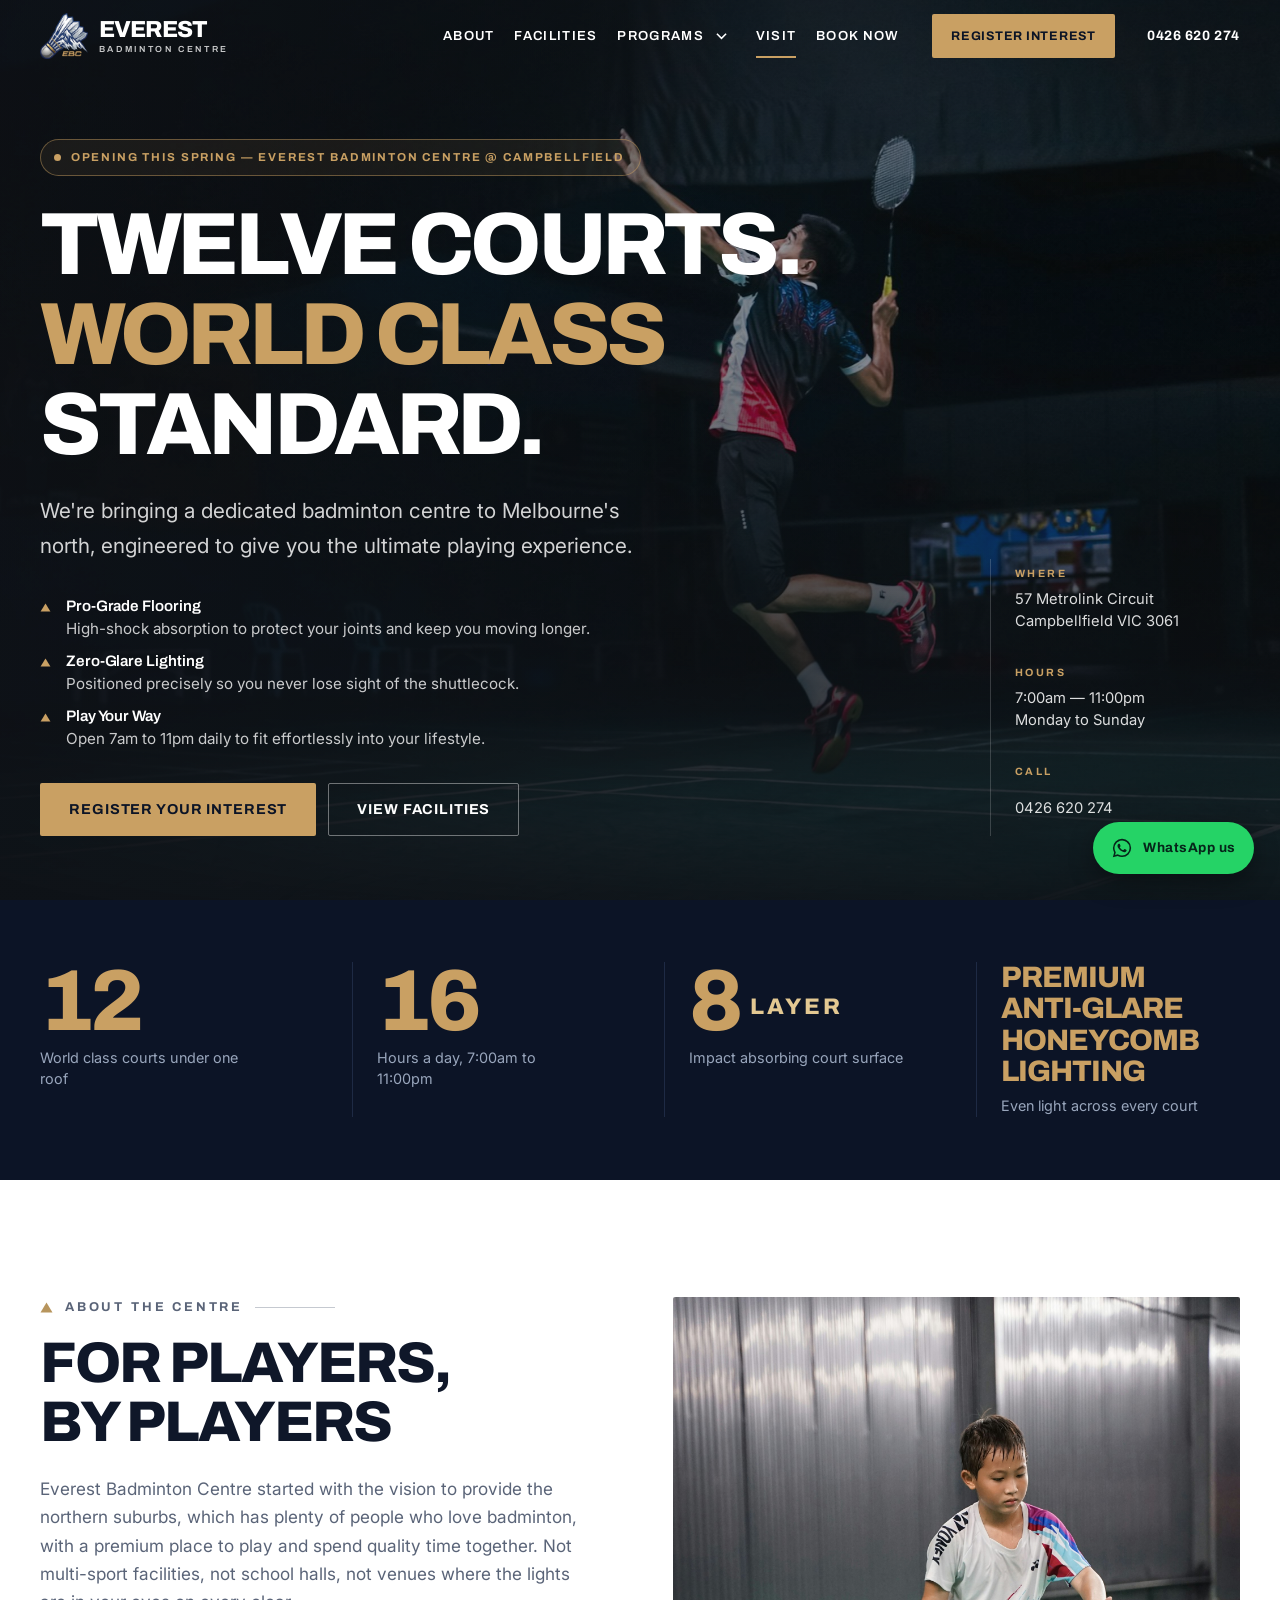
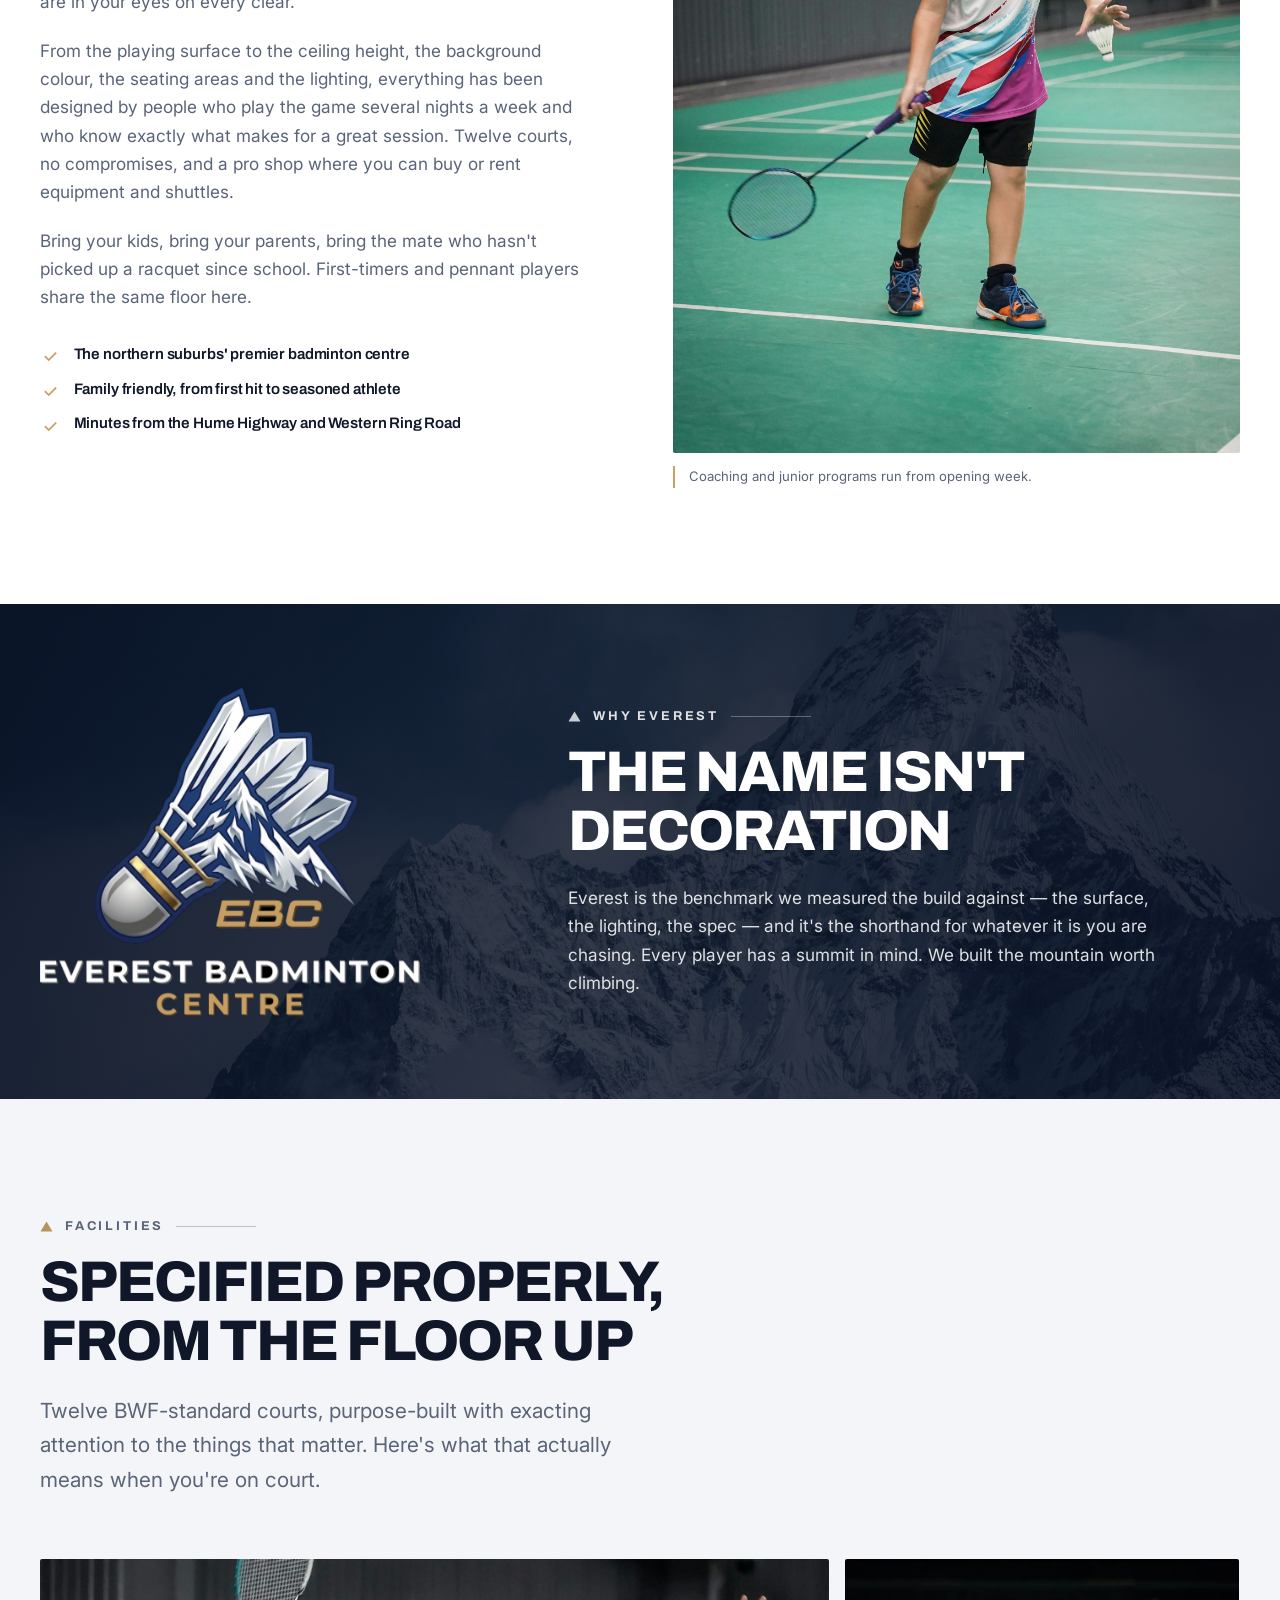
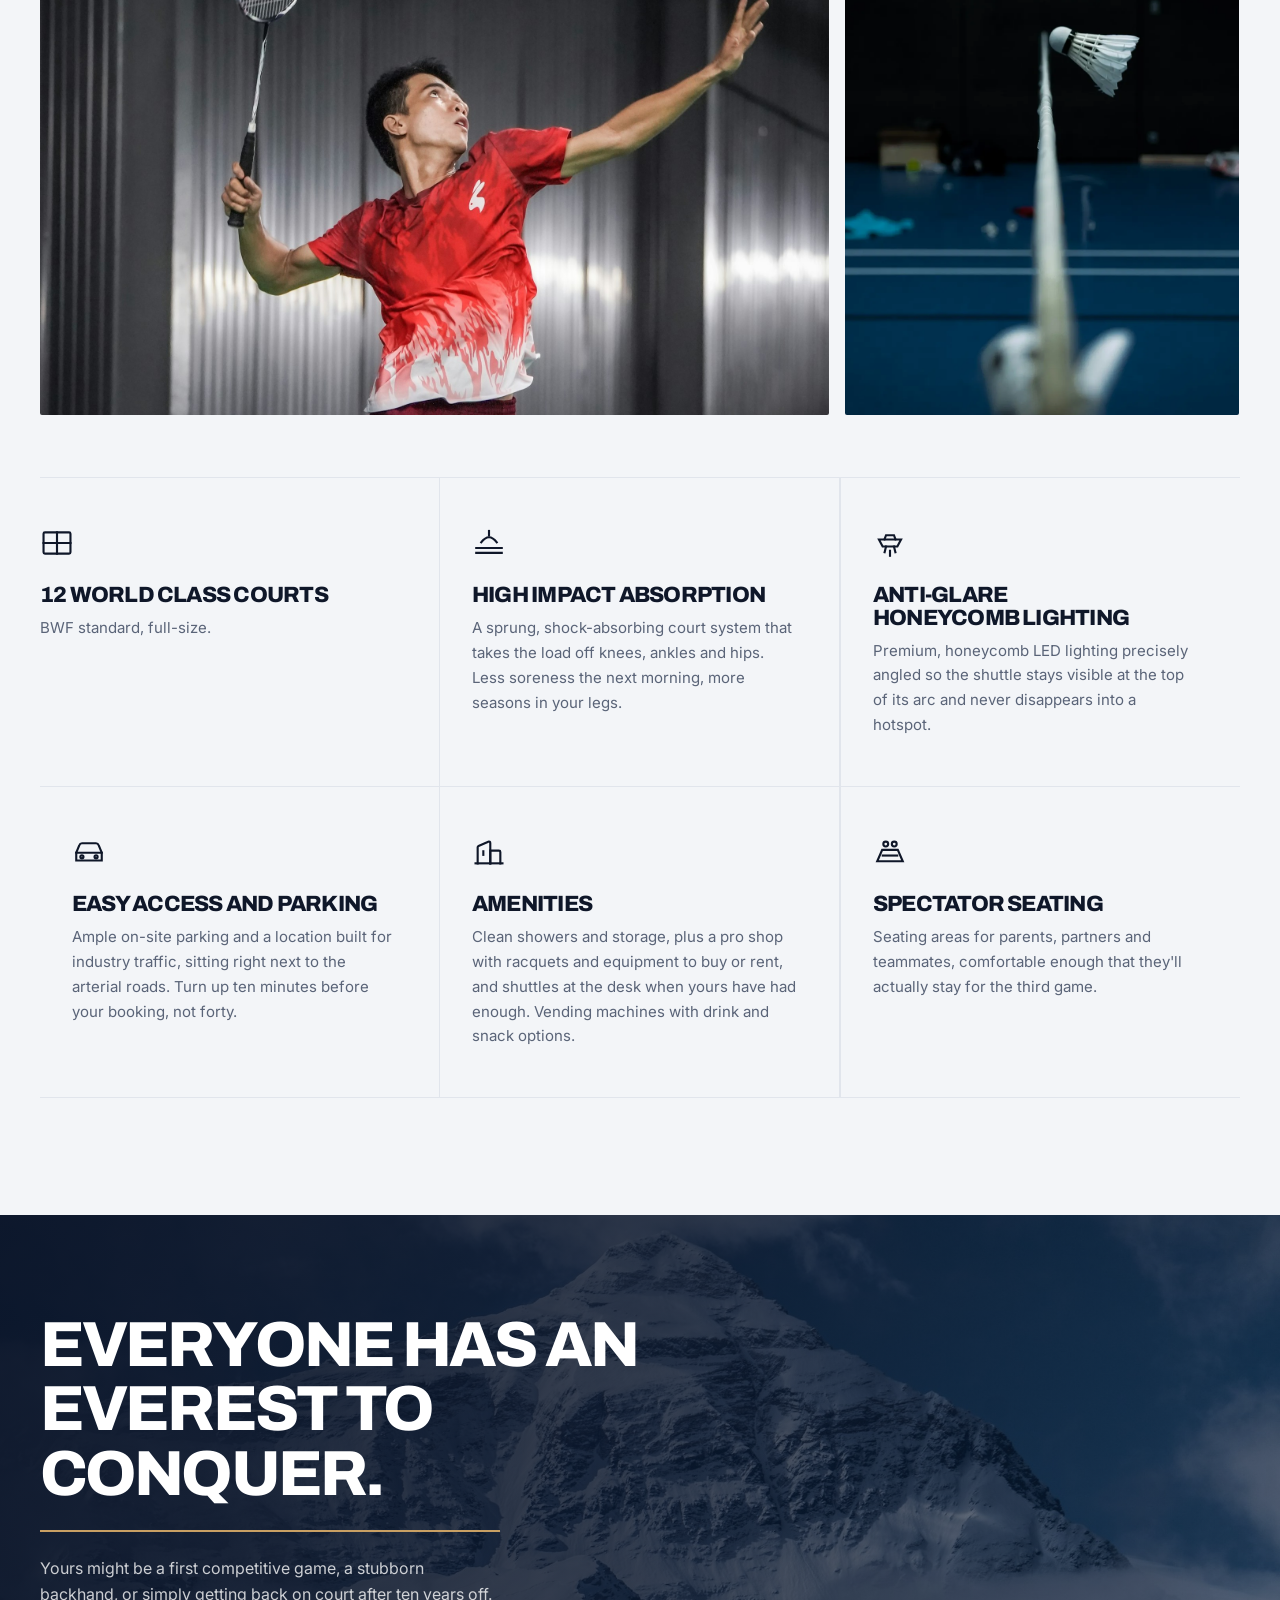
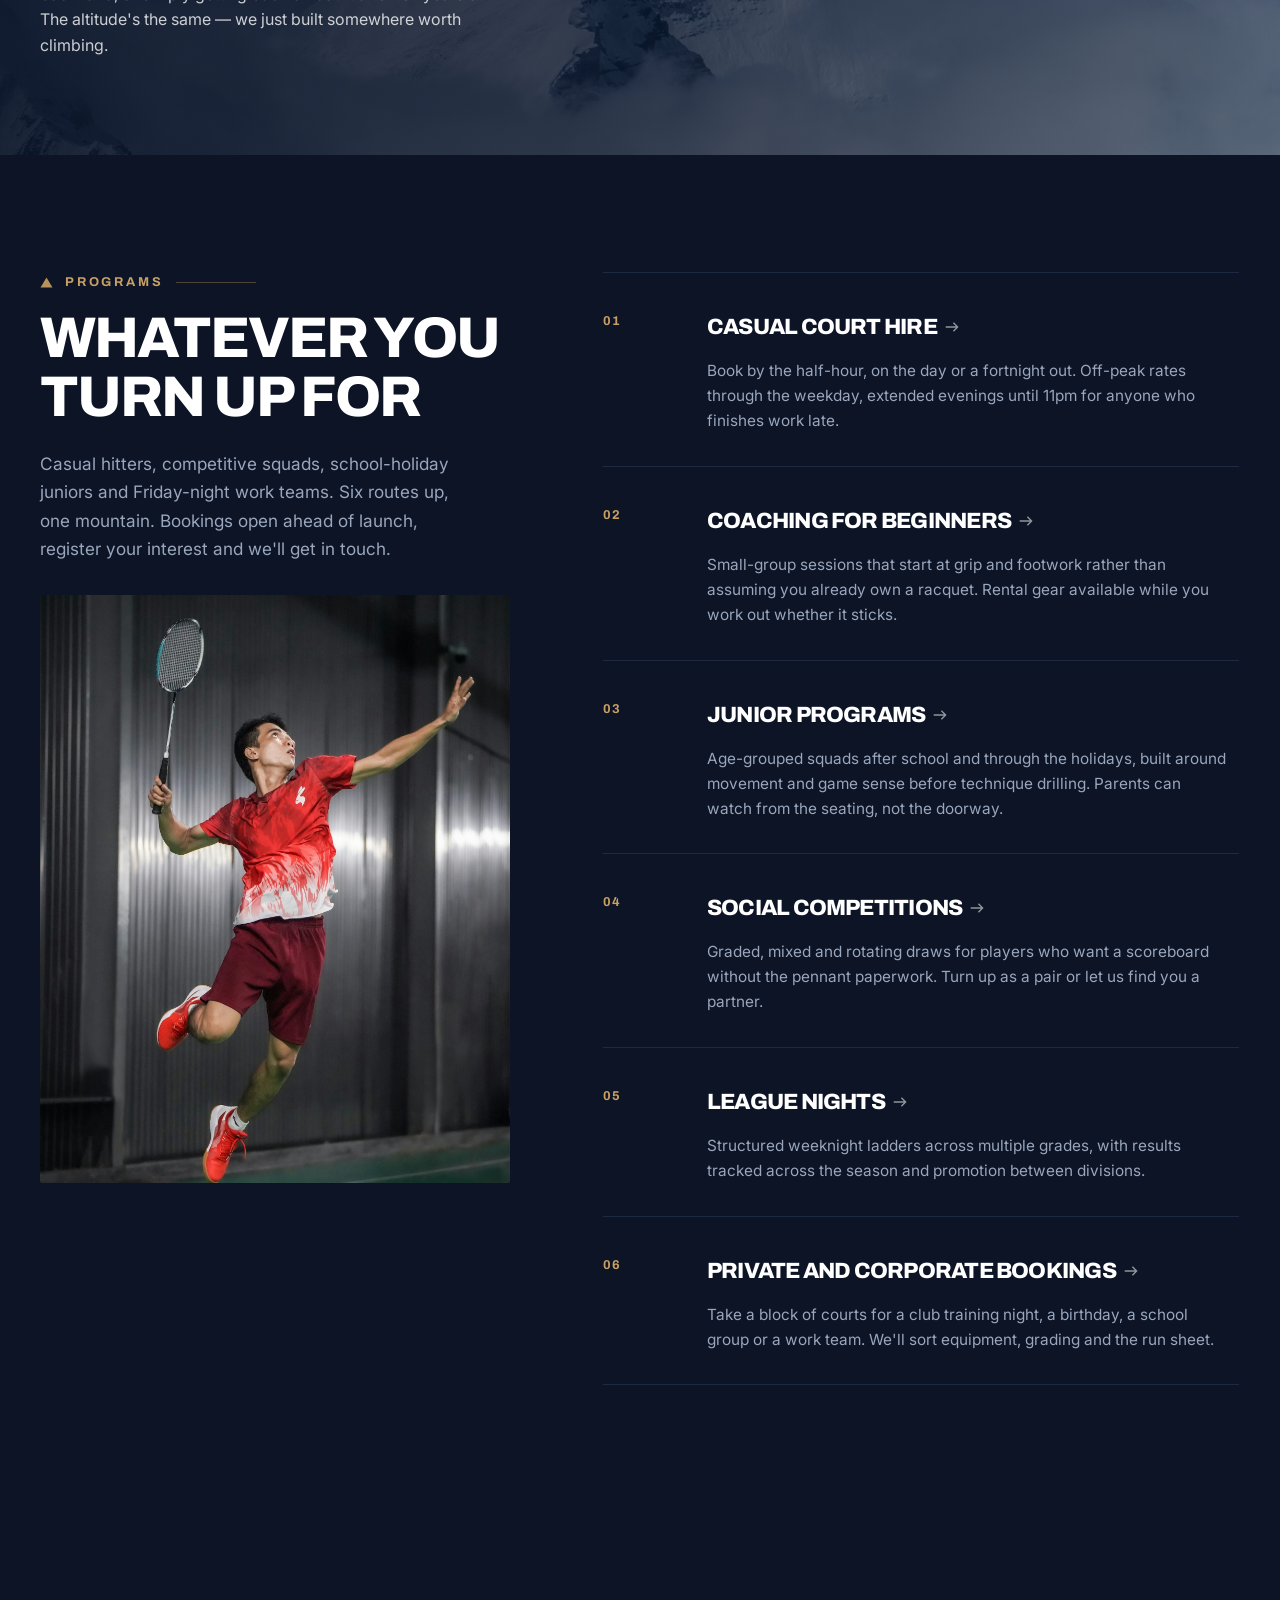
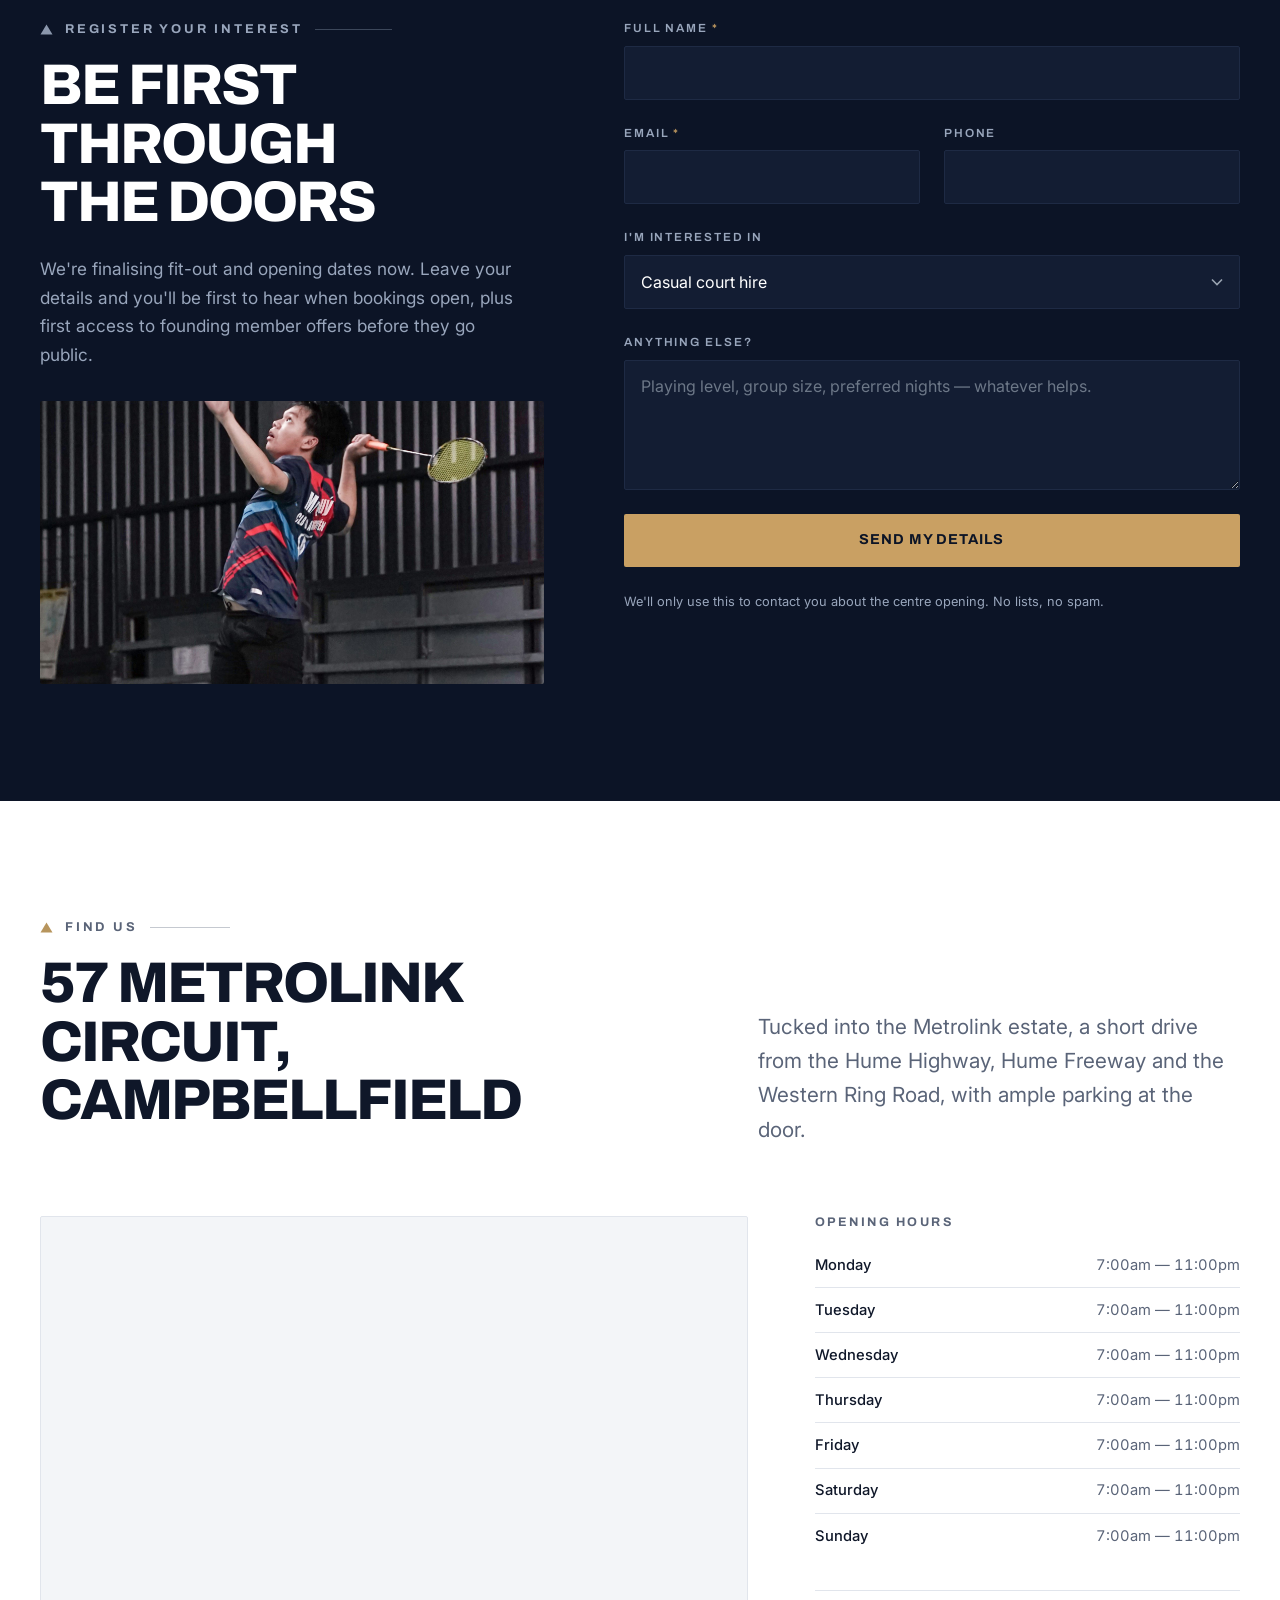
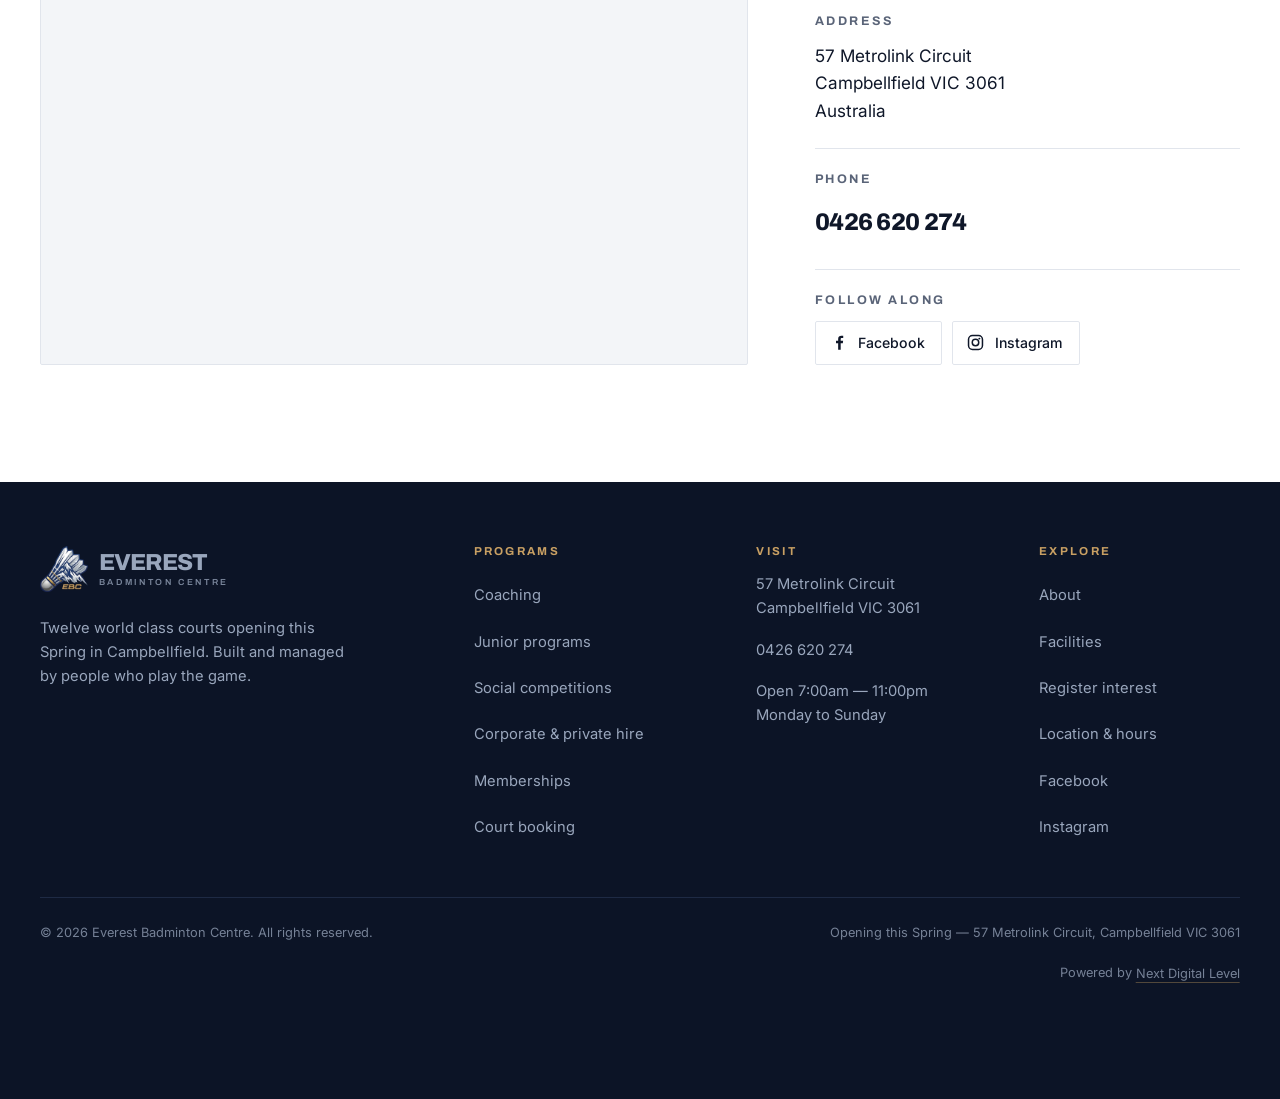
==== commit 03fa53ab: "Client edits: new phone, Why Everest mountain band, vending machines, anchor gap Phone number - 0450" ====
--- a/index.html
+++ b/index.html
@@ -28,7 +28,7 @@
   "name": "Everest Badminton Centre",
   "description": "Twelve BWF-standard badminton courts in Campbellfield with 8-layer impact-absorbing flooring and anti-glare honeycomb lighting.",
   "url": "https://everestbadmintoncentre.com.au/",
-  "telephone": "+61450478378",
+  "telephone": "+61426620274",
   "image": "https://everestbadmintoncentre.com.au/assets/img/logo-on-everest.jpg",
   "logo": "https://everestbadmintoncentre.com.au/assets/img/logo-mark.png",
   "priceRange": "$$",
@@ -67,7 +67,8 @@
     { "@type": "LocationFeatureSpecification", "name": "Anti-glare honeycomb lighting", "value": true },
     { "@type": "LocationFeatureSpecification", "name": "On-site parking", "value": true },
     { "@type": "LocationFeatureSpecification", "name": "Pro shop", "value": true },
-    { "@type": "LocationFeatureSpecification", "name": "Spectator seating", "value": true }
+    { "@type": "LocationFeatureSpecification", "name": "Spectator seating", "value": true },
+    { "@type": "LocationFeatureSpecification", "name": "Vending machines", "value": true }
   ]
 }
 </script>
@@ -133,7 +134,7 @@
         <li><a href="booking.html">Book Now</a></li>
       </ul>
       <a class="btn btn--accent btn--sm nav__cta" href="#book">Register interest</a>
-      <a class="nav__phone" href="tel:+61450478378">0450 478 378</a>
+      <a class="nav__phone" href="tel:+61426620274">0426 620 274</a>
     </nav>
 
     <button class="burger" id="burger" type="button" aria-expanded="false" aria-controls="primaryNav" aria-label="Open menu">
@@ -194,7 +195,7 @@
       </div>
       <div class="rail__item">
         <span class="rail__label">Call</span>
-        <span class="rail__value"><a href="tel:+61450478378">0450 478 378</a></span>
+        <span class="rail__value"><a href="tel:+61426620274">0426 620 274</a></span>
       </div>
     </aside>
   </div>
@@ -258,12 +259,6 @@
         <li>Minutes from the Hume Highway and Western Ring Road</li>
       </ul>
 
-      <!-- Brand panel: the EBC mark against the mountain it's named for -->
-      <figure class="about__brand">
-        <img src="assets/img/logo-on-everest.jpg" loading="lazy" decoding="async"
-             width="1600" height="1200"
-             alt="The Everest Badminton Centre logo set against a snow-covered Himalayan peak">
-      </figure>
     </div>
 
     <div class="about__media reveal">
@@ -273,14 +268,31 @@
              alt="A junior player preparing to serve, shuttlecock in hand, on a quiet indoor court">
         <figcaption>Coaching and junior programs run from opening week.</figcaption>
       </figure>
-
-      <!-- Everest theme, woven in rather than left to the end -->
-      <aside class="why">
-        <h3 class="why__title">Why Everest</h3>
-        <p>The name isn't decoration. Everest is the benchmark we measured the build against — the surface, the
-          lighting, the spec — and it's the shorthand for whatever it is you are chasing. Every player has a
-          summit in mind. We built the mountain worth climbing.</p>
-      </aside>
+    </div>
+
+  </div>
+</section>
+
+<!-- ============================================================
+     4b. WHY EVEREST — full-bleed mountain band carrying the brand
+     ============================================================ -->
+<section class="everest-band" aria-labelledby="whyEverest">
+  <img class="everest-band__img" src="assets/img/everest-ridge.jpg" alt="" aria-hidden="true"
+       loading="lazy" decoding="async" width="2400" height="900">
+  <div class="shell everest-band__inner">
+
+    <div class="everest-band__mark reveal">
+      <img src="assets/img/logo-full.png" loading="lazy" decoding="async"
+           width="900" height="777"
+           alt="Everest Badminton Centre logo">
+    </div>
+
+    <div class="everest-band__copy reveal">
+      <p class="eyebrow eyebrow--light"><span class="eyebrow__peak" aria-hidden="true"></span>Why Everest</p>
+      <h2 class="h2 h2--light" id="whyEverest">The name isn't<br>decoration</h2>
+      <p>Everest is the benchmark we measured the build against — the surface, the lighting, the spec — and
+        it's the shorthand for whatever it is you are chasing. Every player has a summit in mind. We built the
+        mountain worth climbing.</p>
     </div>
 
   </div>
@@ -360,7 +372,7 @@
         </svg>
         <h3 class="card__title">Amenities</h3>
         <p>Clean showers and storage, plus a pro shop with racquets and equipment to buy or rent, and shuttles
-          at the desk when yours have had enough.</p>
+          at the desk when yours have had enough. Vending machines with drink and snack options.</p>
       </article>
 
       <article class="card reveal">
@@ -590,7 +602,7 @@
 
         <div class="contact__block">
           <h3 class="contact__h3">Phone</h3>
-          <p class="contact__phone"><a href="tel:+61450478378">0450 478 378</a></p>
+          <p class="contact__phone"><a href="tel:+61426620274">0426 620 274</a></p>
         </div>
 
         <div class="contact__block">
@@ -662,7 +674,7 @@
           57 Metrolink Circuit<br>
           Campbellfield VIC 3061
         </address>
-        <p><a href="tel:+61450478378">0450 478 378</a></p>
+        <p><a href="tel:+61426620274">0426 620 274</a></p>
         <p class="footer__hours">Open 7:00am — 11:00pm<br>Monday to Sunday</p>
       </div>
 
@@ -712,7 +724,7 @@
       <li><a href="booking.html">Book Now</a></li>
     </ul>
     <a class="btn btn--accent" href="#book">Register your interest</a>
-    <a class="overlay__phone" href="tel:+61450478378">0450 478 378</a>
+    <a class="overlay__phone" href="tel:+61426620274">0426 620 274</a>
   </nav>
 </div>
 
--- a/assets/css/style.css
+++ b/assets/css/style.css
@@ -150,6 +150,11 @@
 }
 
 .section { padding-block: var(--section-y); }
+
+/* Anchor landing: without this the browser stops at the top of the section's
+   full padding, leaving a big empty band under the sticky header. Pulling the
+   scroll target up by most of that padding lands the heading just below it. */
+.section[id] { scroll-margin-top: calc(1rem - var(--section-y)); }
 .section--light { background: var(--paper); color: var(--text); }
 .section--dark  { background: var(--ink);   color: var(--text-on-dark); }
 
@@ -654,27 +659,7 @@
           mask: url("data:image/svg+xml,%3Csvg xmlns='http://www.w3.org/2000/svg' viewBox='0 0 24 24'%3E%3Cpath d='M5 12.5l4.5 4.5L19 7.5' fill='none' stroke='black' stroke-width='2.6' stroke-linecap='square'/%3E%3C/svg%3E") center / 78% no-repeat;
 }
 
-/* Brand panel — the EBC mark against the mountain it's named for.
-   Sits at the foot of the copy column, where the Why Everest blurb used to be. */
-.about__brand { margin: var(--sp-4) 0 0; }
-.about__brand img {
-  width: 100%; aspect-ratio: 4 / 3; object-fit: cover;
-  border-radius: 2px;
-}
-
-/* "Why Everest" — carries the brand story into the body of the page */
-.why {
-  margin-top: var(--sp-4);
-  padding: var(--sp-3) var(--sp-3) var(--sp-3) calc(var(--sp-3) + 4px);
-  background: var(--paper-2);
-  border-left: 3px solid var(--accent);
-  border-radius: 2px;
-}
-.why__title {
-  font-size: 0.78rem; letter-spacing: 0.2em; font-weight: 700;
-  color: var(--accent-deep); margin-bottom: 0.55rem;
-}
-.why p { color: var(--text-muted); font-size: 0.96rem; margin: 0; }
+
 
 .about__media { display: grid; gap: var(--sp-3); }
 .about__figure { margin: 0; }
@@ -694,13 +679,39 @@
     align-items: start;
   }
   .about__figure img { aspect-ratio: 3 / 4; }
-  /* The blurb is narrower and right-aligned, stepping the column edge
-     the way the secondary photo used to. */
-  .why {
-    width: 78%;
-    margin-left: auto;
-    margin-right: clamp(0px, 2vw, 2.5rem);
+}
+
+
+/* -------------------------------------------------------------
+   9b. WHY EVEREST BAND — full-bleed mountain background
+   Carries the brand across the full width so the logo and the
+   blurb share the same photo, rather than sitting in two boxes.
+   ------------------------------------------------------------- */
+.everest-band {
+  position: relative; isolation: isolate;
+  padding-block: clamp(3rem, 2rem + 4vw, 6rem);
+  background: var(--navy-deep); color: var(--text-on-dark);
+  overflow: hidden;
+}
+.everest-band__img {
+  position: absolute; inset: 0; z-index: -2;
+  width: 100%; height: 100%; object-fit: cover; object-position: center 42%;
+}
+.everest-band::before {
+  content: ""; position: absolute; inset: 0; z-index: -1;
+  background: linear-gradient(100deg, rgba(10,20,40,.82) 0%, rgba(10,20,40,.55) 45%, rgba(10,20,40,.75) 100%);
+}
+.everest-band__inner { display: grid; gap: var(--sp-4); align-items: center; }
+.everest-band__mark img { width: min(100%, 320px); height: auto; margin-inline: auto; }
+.everest-band__copy p { color: rgba(255,255,255,.86); max-width: 54ch; }
+.everest-band__copy .h2 { margin-bottom: var(--sp-3); }
+
+@media (min-width: 860px) {
+  .everest-band__inner {
+    grid-template-columns: minmax(0, 0.8fr) minmax(0, 1.2fr);
+    gap: clamp(2.5rem, 1rem + 5vw, 6rem);
   }
+  .everest-band__mark img { width: min(100%, 380px); margin-inline: 0; }
 }
 
 /* -------------------------------------------------------------
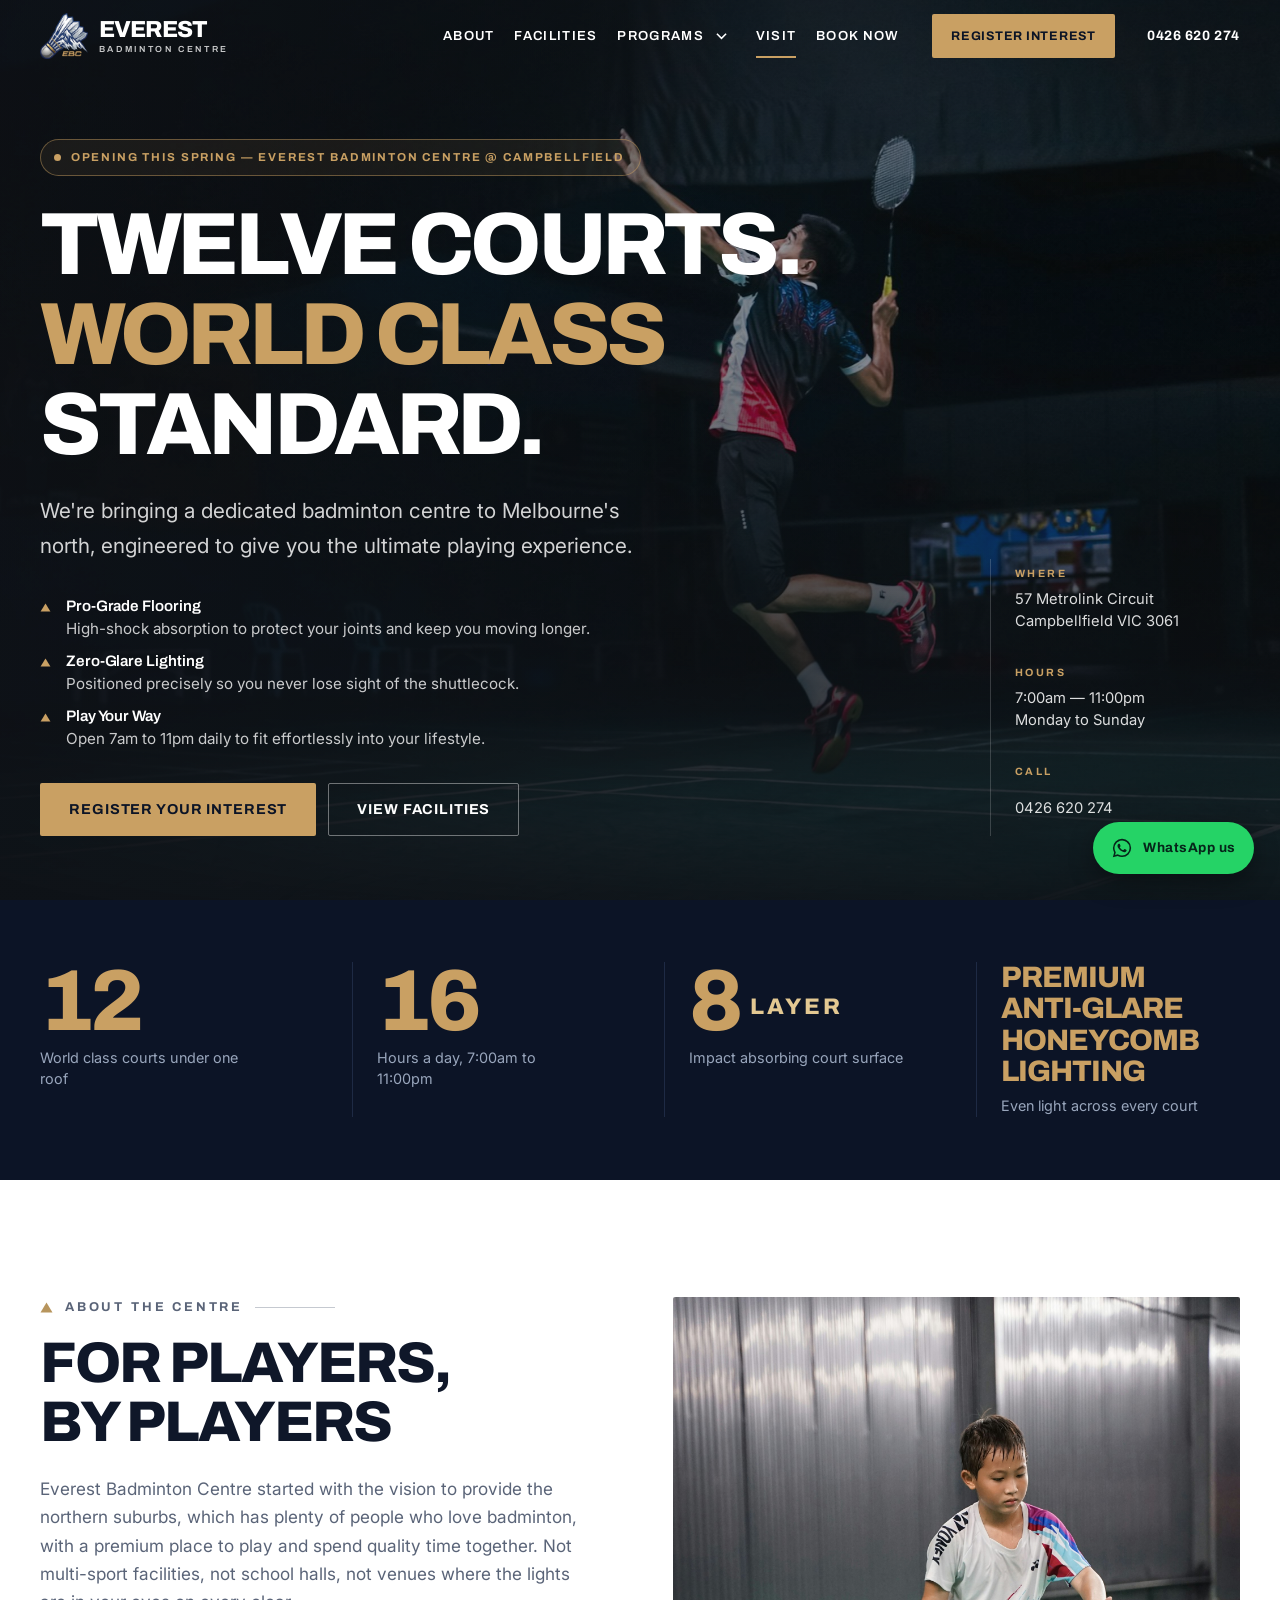
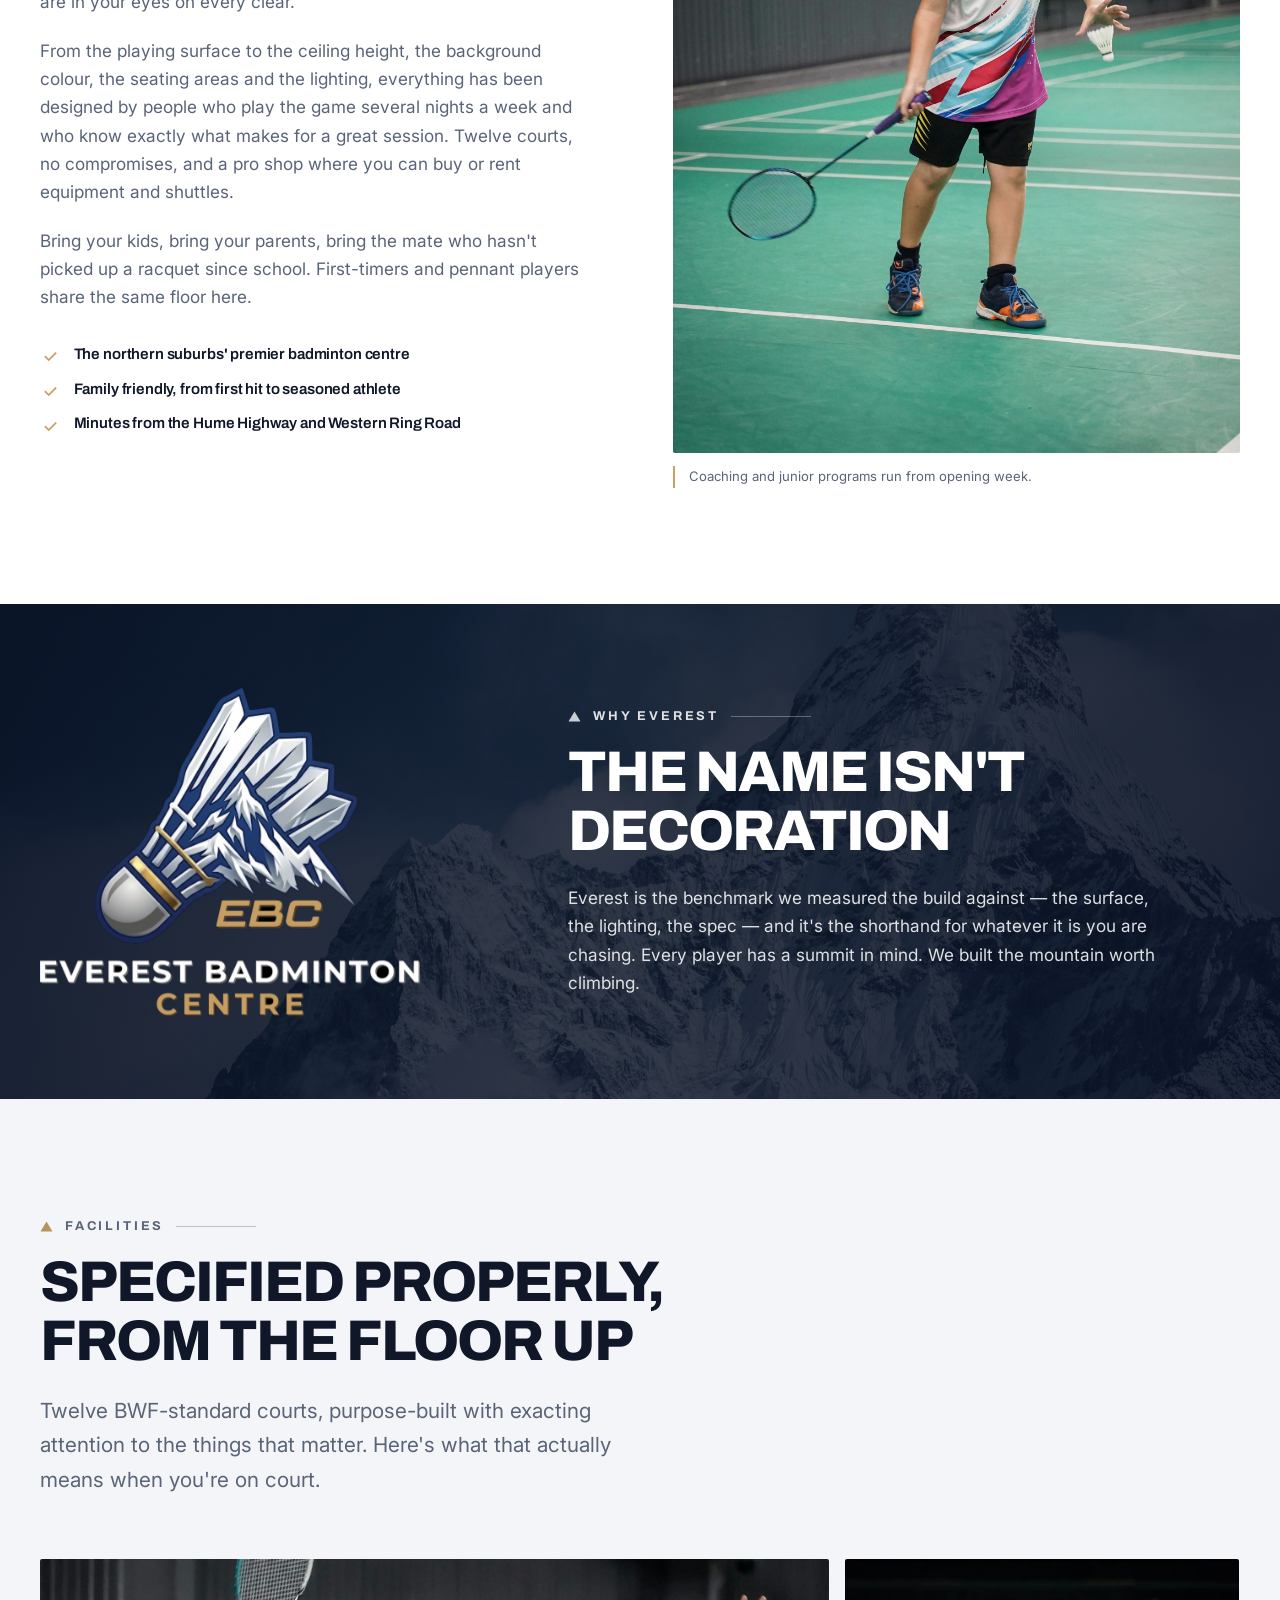
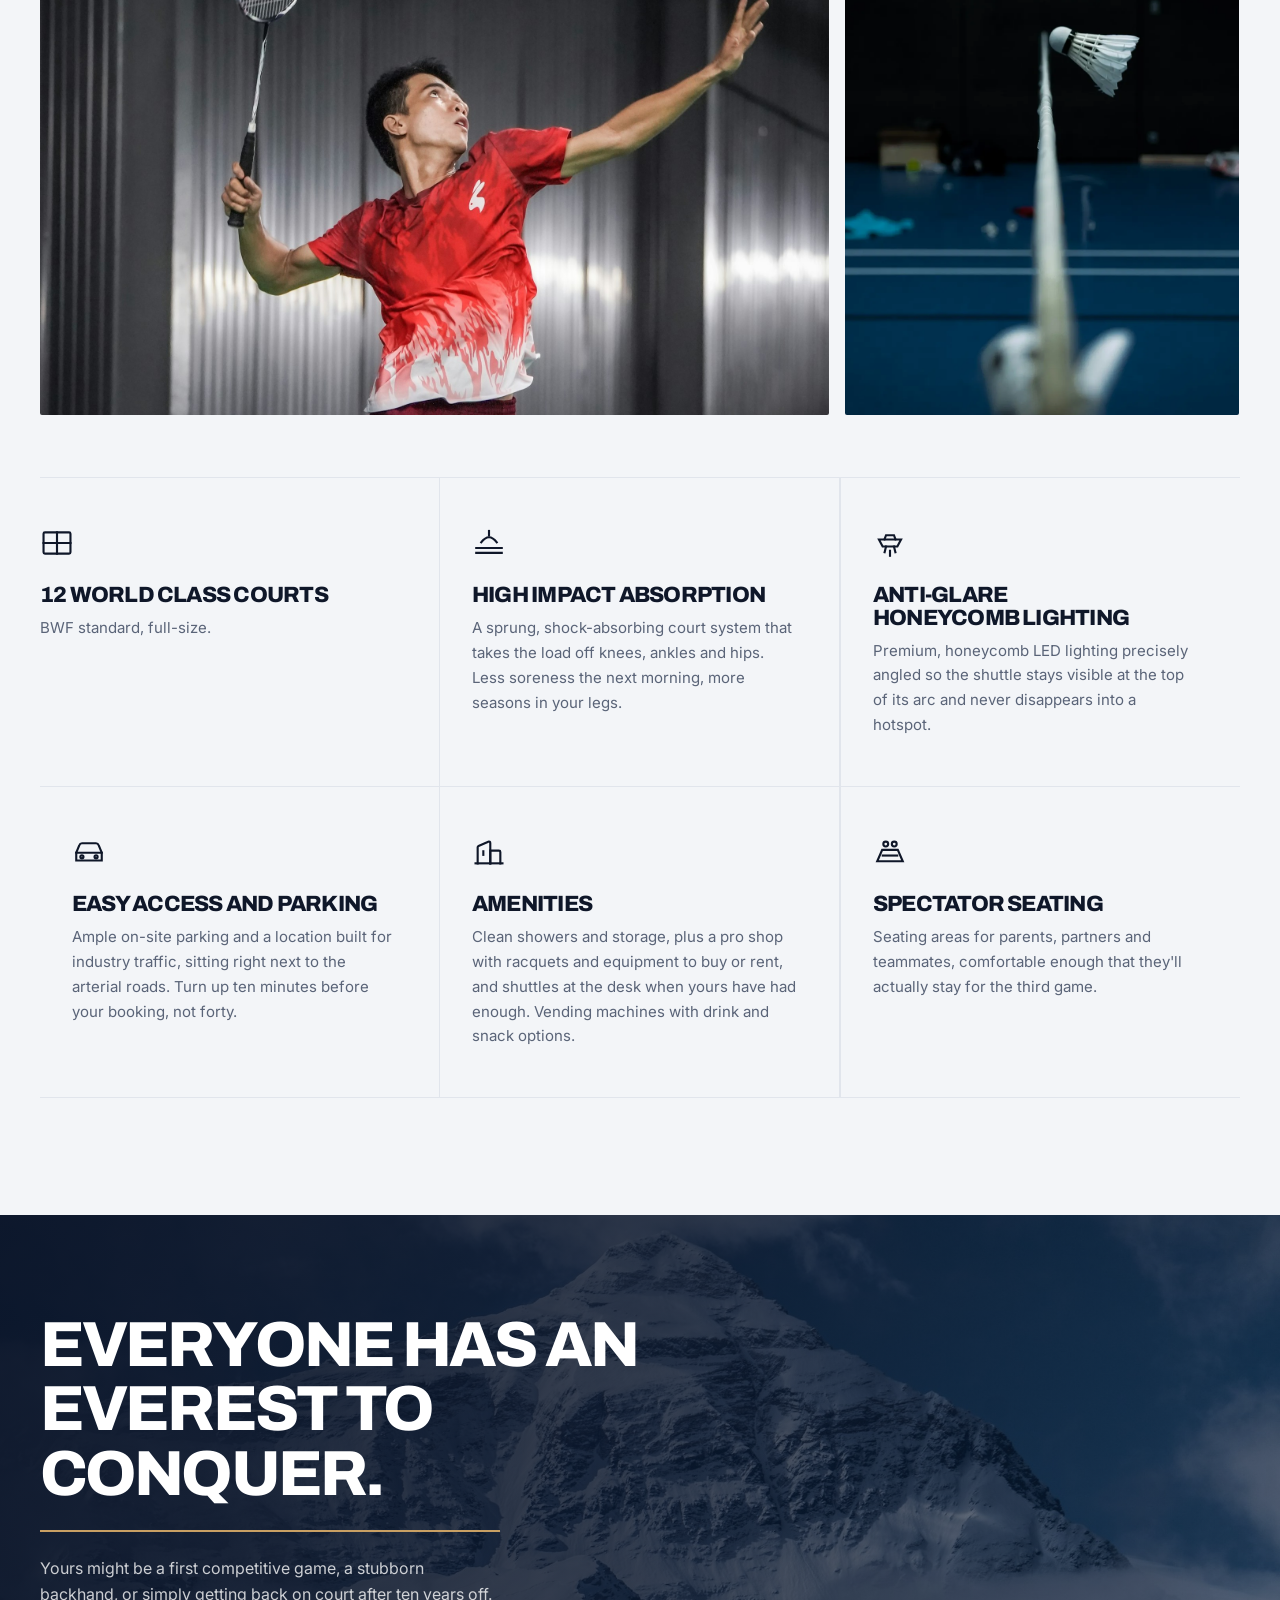
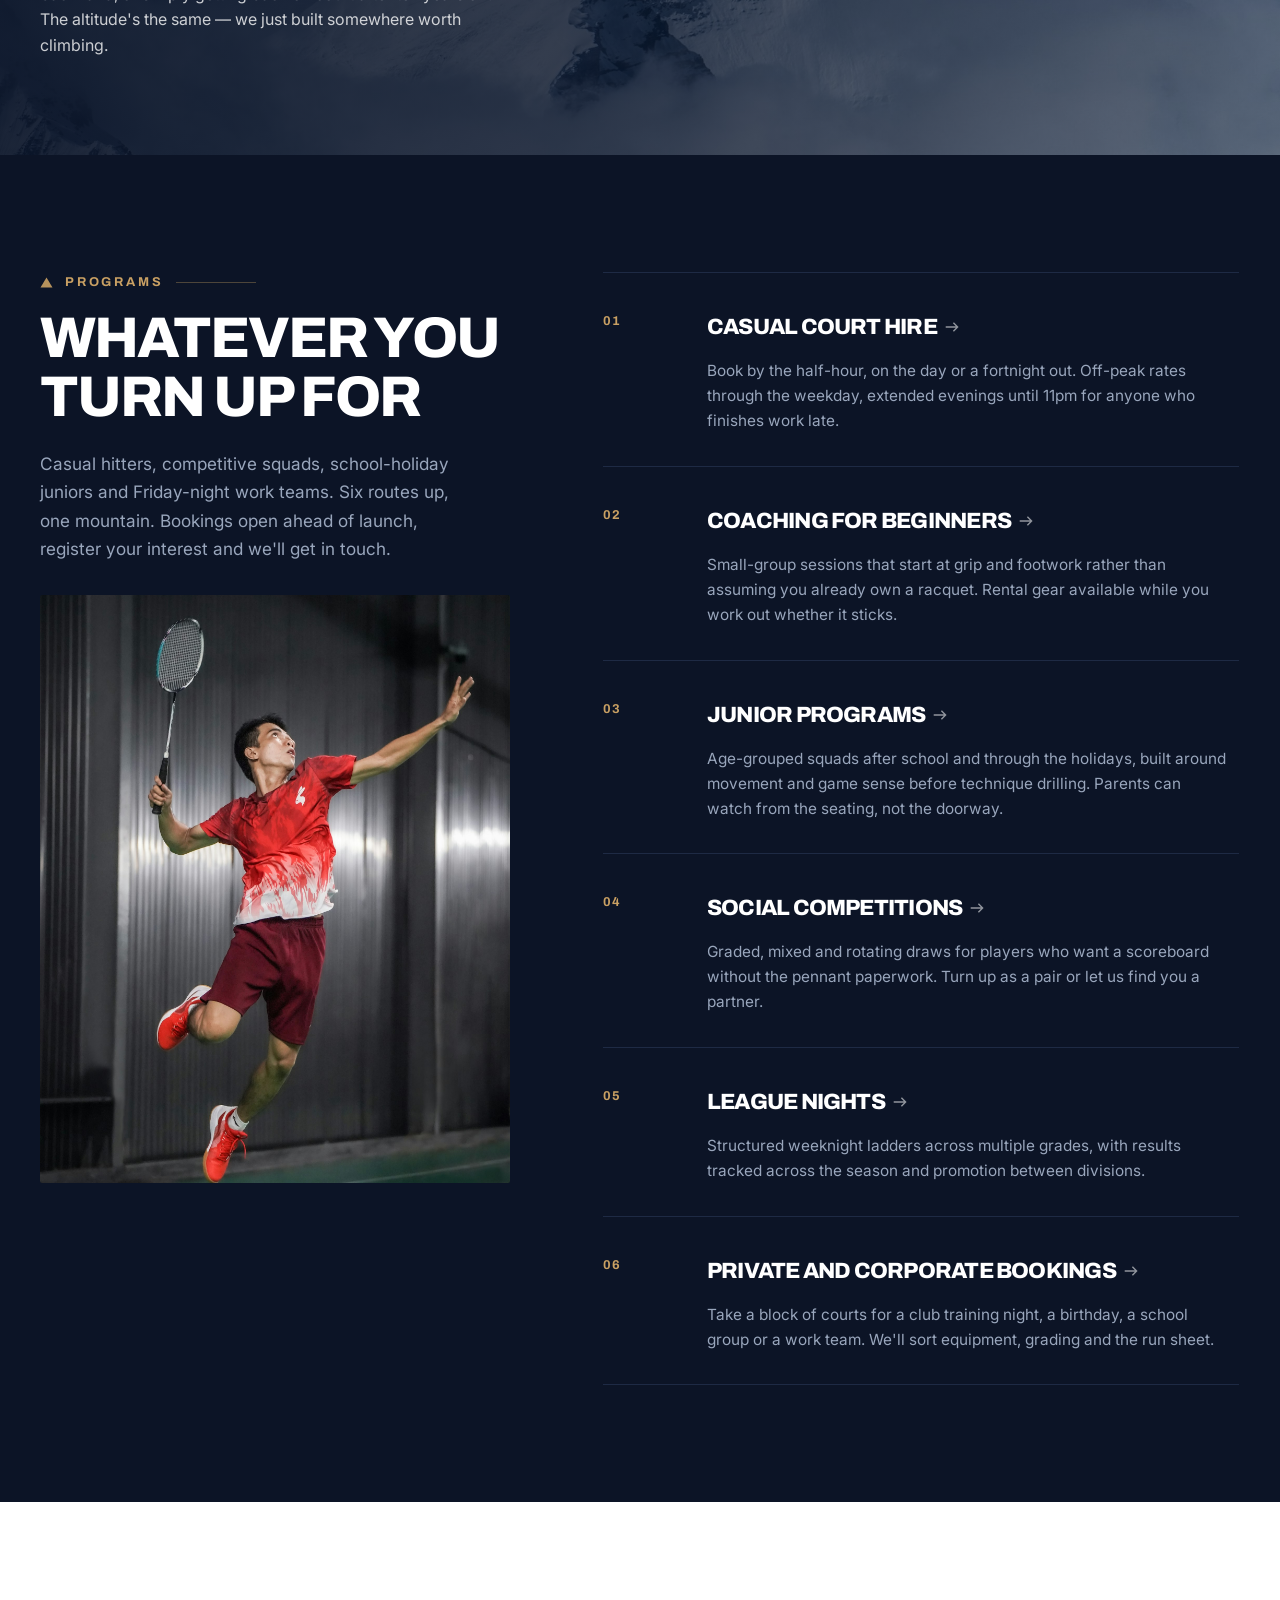
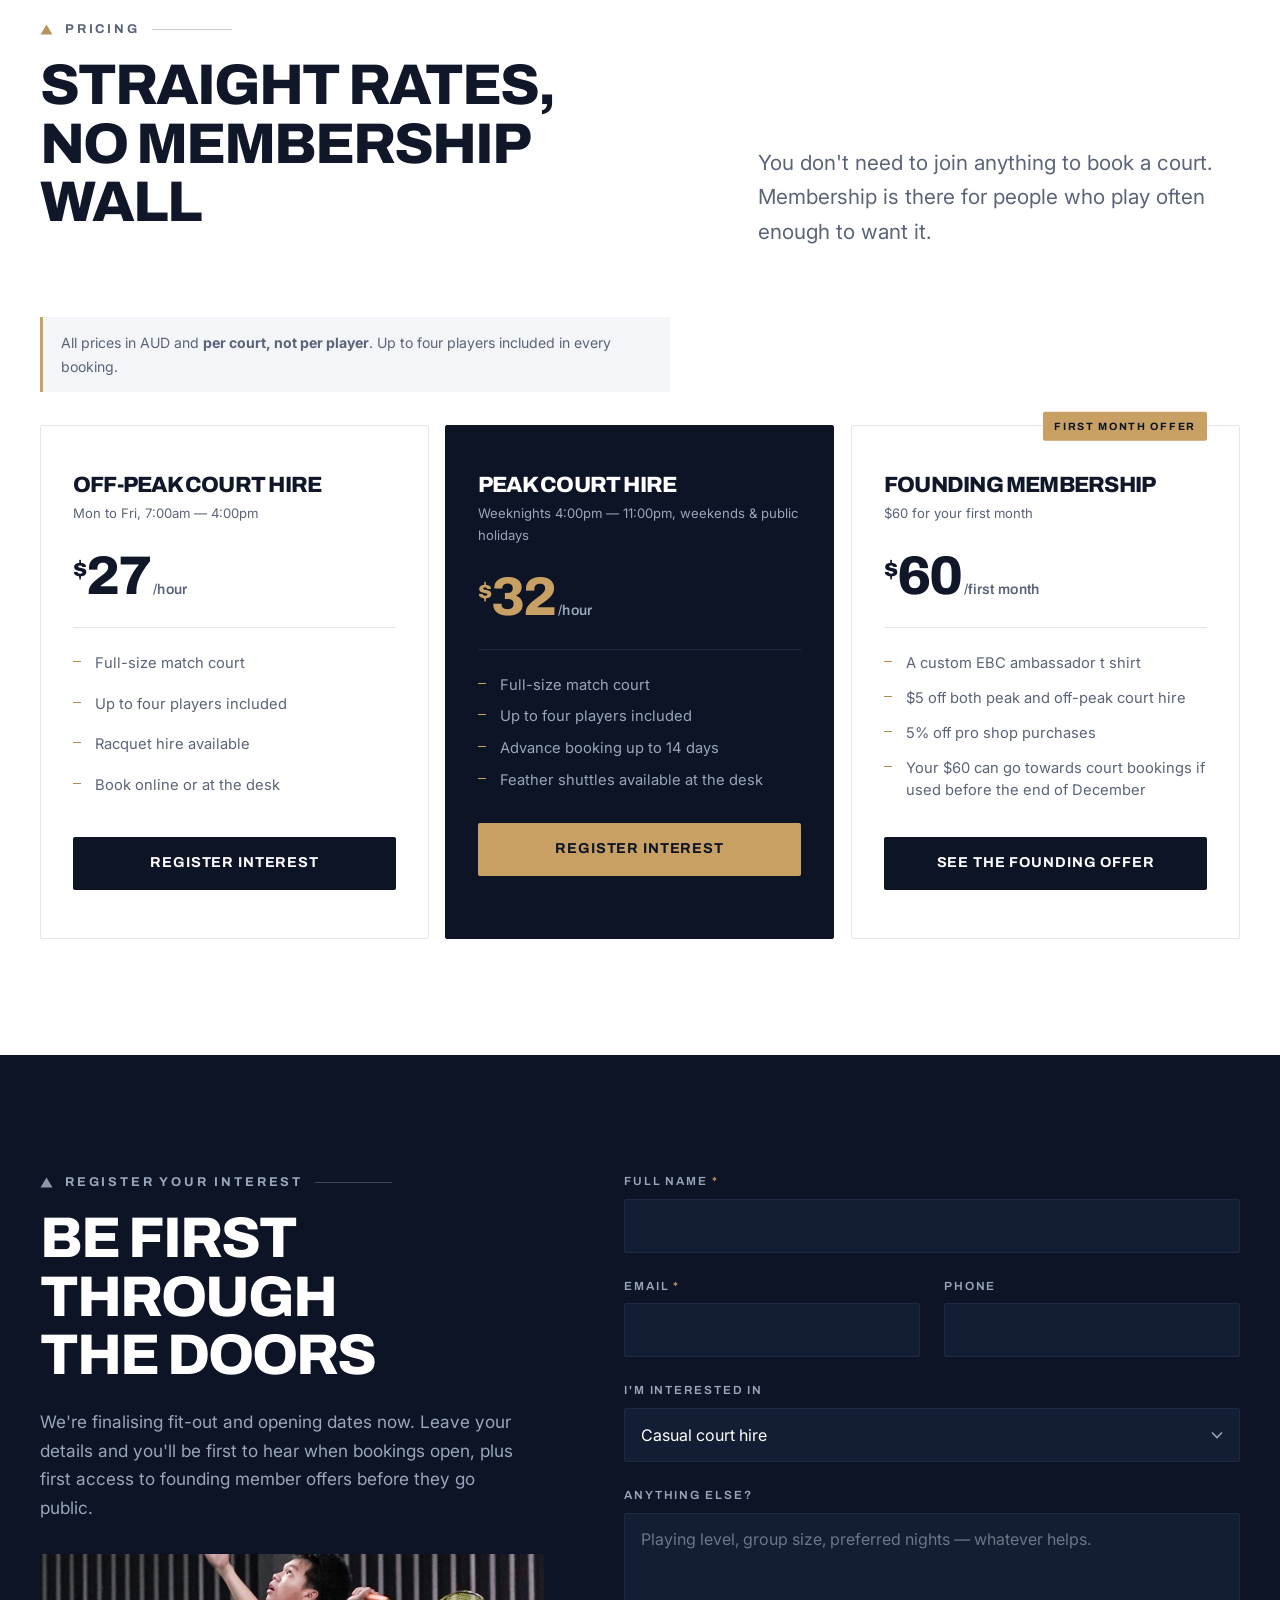
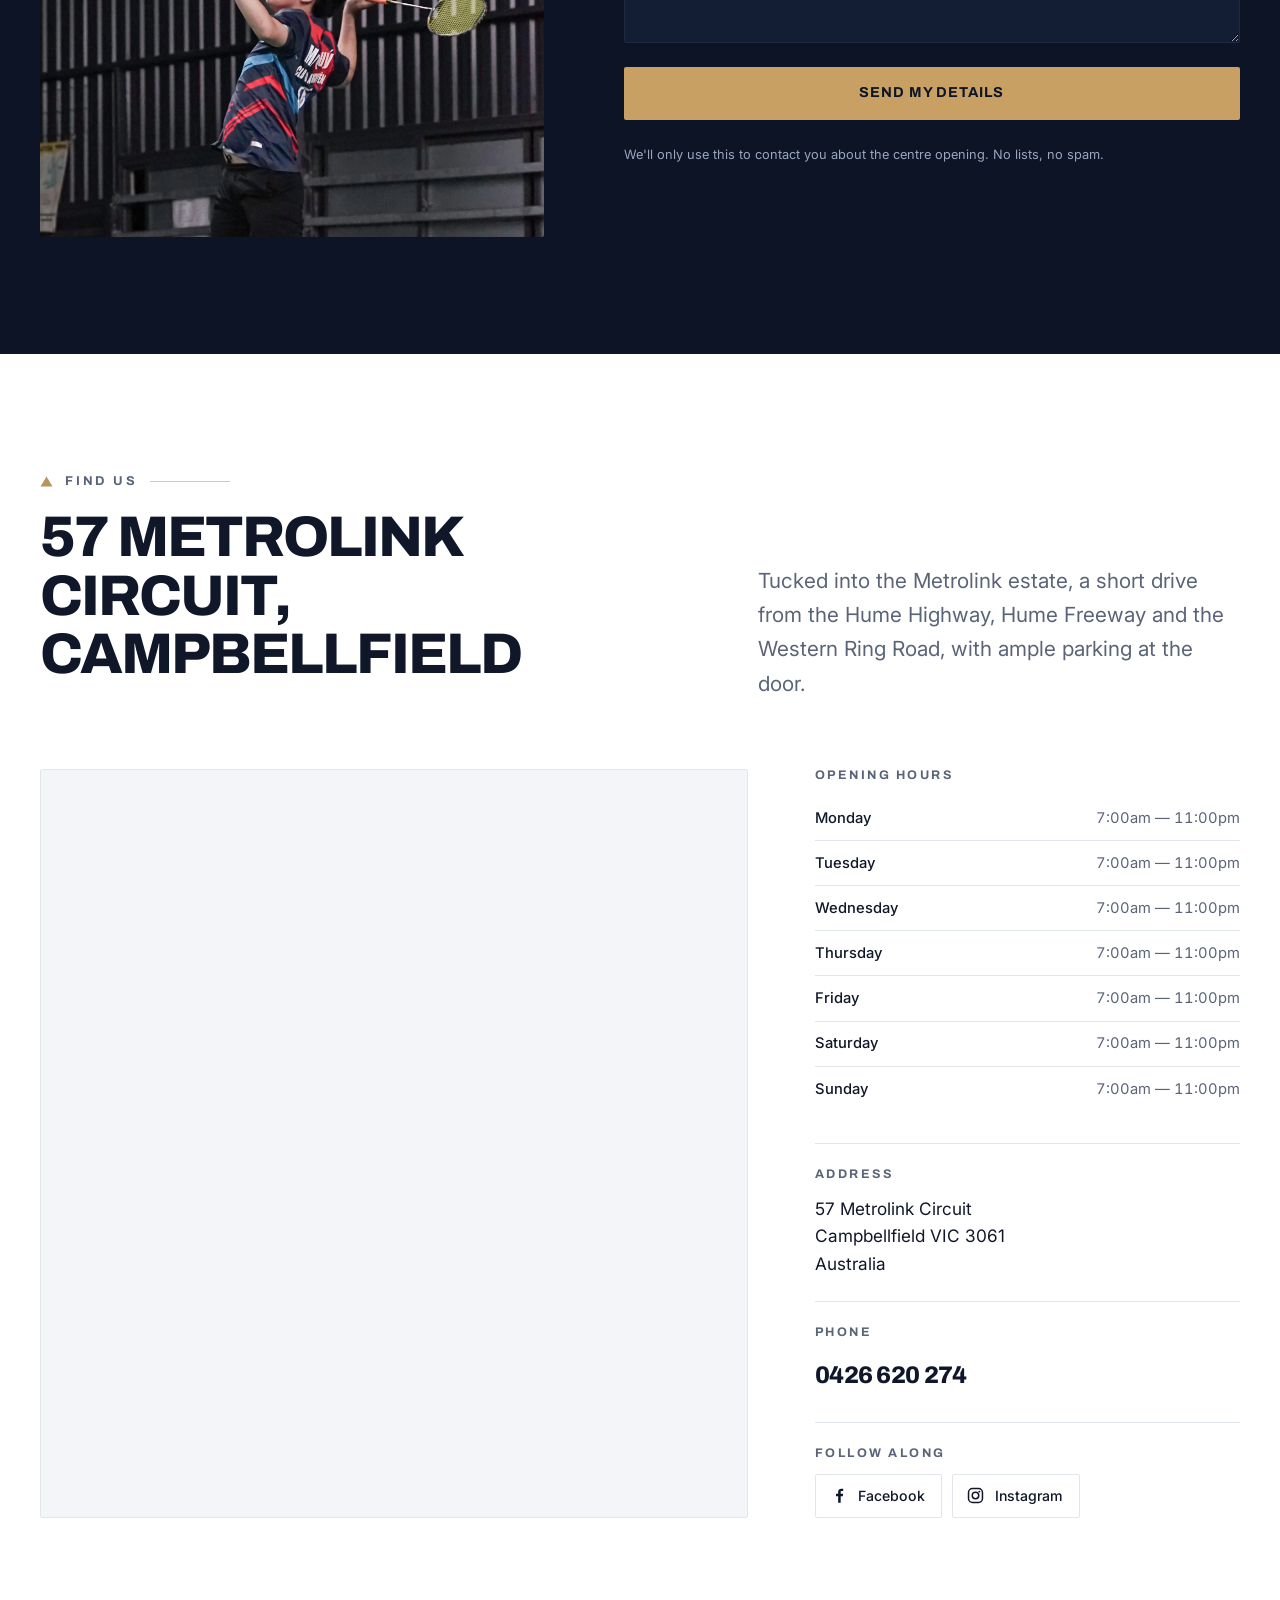
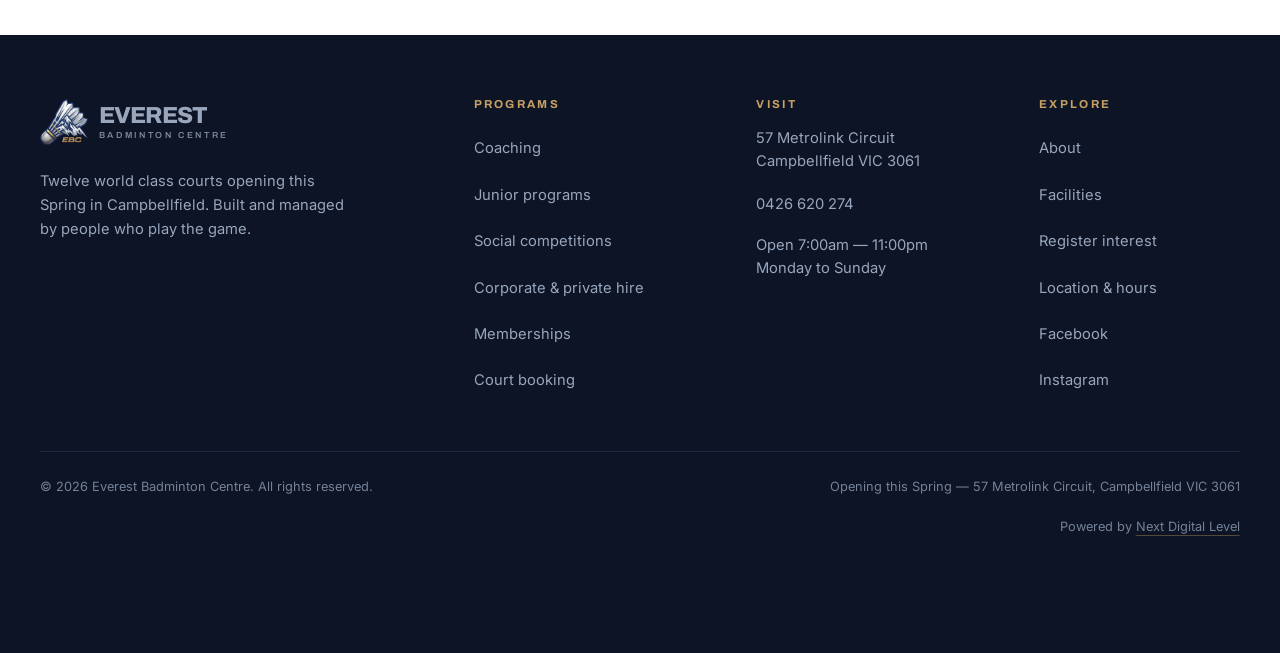
==== commit 930a6e7c: "Web3Forms wiring, final court rates, founding member offer Enquiry forms -> Web3Forms - Both forms n" ====
--- a/index.html
+++ b/index.html
@@ -481,6 +481,76 @@
 </section>
 
 <!-- ============================================================
+     7b. PRICING
+     ============================================================ -->
+<section class="section section--light pricing" id="pricing">
+  <div class="shell">
+
+    <div class="section__head section__head--split reveal">
+      <div>
+        <p class="eyebrow"><span class="eyebrow__peak" aria-hidden="true"></span>Pricing</p>
+        <h2 class="h2">Straight rates,<br>no membership wall</h2>
+      </div>
+      <p class="section__head-note">You don't need to join anything to book a court. Membership is there for
+        people who play often enough to want it.</p>
+    </div>
+
+    <p class="price-note reveal">All prices in AUD and <strong>per court, not per player</strong>. Up to four
+      players included in every booking.</p>
+
+    <div class="tiers">
+
+      <article class="tier reveal">
+        <header class="tier__head">
+          <h3 class="tier__name">Off-peak court hire</h3>
+          <p class="tier__when">Mon to Fri, 7:00am — 4:00pm</p>
+        </header>
+        <p class="tier__price"><span class="tier__cur">$</span>27<span class="tier__unit">/hour</span></p>
+        <ul class="tier__list">
+          <li>Full-size match court</li>
+          <li>Up to four players included</li>
+          <li>Racquet hire available</li>
+          <li>Book online or at the desk</li>
+        </ul>
+        <a class="btn btn--dark btn--full" href="#book">Register interest</a>
+      </article>
+
+      <article class="tier tier--feature reveal">
+        <header class="tier__head">
+          <h3 class="tier__name">Peak court hire</h3>
+          <p class="tier__when">Weeknights 4:00pm — 11:00pm, weekends &amp; public holidays</p>
+        </header>
+        <p class="tier__price"><span class="tier__cur">$</span>32<span class="tier__unit">/hour</span></p>
+        <ul class="tier__list">
+          <li>Full-size match court</li>
+          <li>Up to four players included</li>
+          <li>Advance booking up to 14 days</li>
+          <li>Feather shuttles available at the desk</li>
+        </ul>
+        <a class="btn btn--accent btn--full" href="#book">Register interest</a>
+      </article>
+
+      <article class="tier reveal">
+        <p class="tier__flag">First month offer</p>
+        <header class="tier__head">
+          <h3 class="tier__name">Founding membership</h3>
+          <p class="tier__when">$60 for your first month</p>
+        </header>
+        <p class="tier__price"><span class="tier__cur">$</span>60<span class="tier__unit">/first month</span></p>
+        <ul class="tier__list">
+          <li>A custom EBC ambassador t shirt</li>
+          <li>$5 off both peak and off-peak court hire</li>
+          <li>5% off pro shop purchases</li>
+          <li>Your $60 can go towards court bookings if used before the end of December</li>
+        </ul>
+        <a class="btn btn--dark btn--full" href="memberships.html">See the founding offer</a>
+      </article>
+
+    </div>
+  </div>
+</section>
+
+<!-- ============================================================
      8. REGISTER YOUR INTEREST
      ============================================================ -->
 <section class="section section--dark book" id="book">
@@ -499,14 +569,16 @@
       </figure>
     </div>
 
-    <!-- Posts to FormSubmit. JS intercepts and uses the /ajax/ endpoint so the
-         visitor stays on the page; this action is the no-JS fallback. -->
+    <!-- Posts to Web3Forms. JS intercepts and submits with fetch so the visitor
+         stays on the page; the action is the no-JS fallback.
+         THE ACCESS KEY BELOW IS THE ONLY PLACE IT IS SET ON THIS PAGE. -->
     <form class="form reveal" id="interestForm" novalidate
-          action="https://formsubmit.co/contact@nextdigitallevel.com" method="POST">
-      <input type="hidden" name="_subject" value="New enquiry from the Everest Badminton Centre website">
-      <input type="hidden" name="_template" value="table">
-      <input type="hidden" name="_captcha" value="false">
-      <input type="text" name="_honey" tabindex="-1" autocomplete="off" aria-hidden="true" class="visually-hidden">
+          action="https://api.web3forms.com/submit" method="POST">
+      <input type="hidden" name="access_key" value="PASTE_YOUR_WEB3FORMS_ACCESS_KEY_HERE">
+      <input type="hidden" name="subject" value="New enquiry from Everest Badminton Centre website">
+      <input type="hidden" name="from_name" value="Everest Badminton Centre website">
+      <!-- spam honeypot: real people never tick this -->
+      <input type="checkbox" name="botcheck" tabindex="-1" autocomplete="off" aria-hidden="true">
       <div class="form__row">
         <label for="f-name">Full name <span aria-hidden="true">*</span></label>
         <input type="text" id="f-name" name="name" autocomplete="name" required>
--- a/assets/css/style.css
+++ b/assets/css/style.css
@@ -844,6 +844,98 @@
 }
 
 /* -------------------------------------------------------------
+   13. PRICING TIERS (restored: rates are final)
+   ------------------------------------------------------------- */
+.price-note {
+  font-size: 0.88rem; color: var(--text-muted);
+  padding: 0.9rem 1.1rem; background: var(--paper-2);
+  border-left: 3px solid var(--accent);
+  margin-bottom: var(--sp-4); max-width: 70ch;
+}
+
+.tiers { display: grid; gap: var(--sp-3); }
+
+.tier {
+  position: relative;
+  display: flex; flex-direction: column;
+  padding: var(--sp-4);
+  background: var(--paper);
+  border: 1px solid var(--rule);
+  border-radius: 2px;
+  transition: border-color .3s var(--ease), transform .3s var(--ease);
+}
+.tier:hover { border-color: var(--text); }
+
+.tier--feature {
+  background: var(--ink); color: var(--text-on-dark);
+  border-color: var(--ink);
+}
+.tier--feature:hover { border-color: var(--accent); }
+
+.tier__flag {
+  position: absolute; top: 0; right: var(--sp-4);
+  transform: translateY(-50%);
+  background: var(--accent); color: var(--accent-ink);
+  font-family: "Archivo", sans-serif; font-weight: 700;
+  font-size: 0.66rem; letter-spacing: 0.16em; text-transform: uppercase;
+  padding: 0.35rem 0.7rem; border-radius: 2px; margin: 0;
+}
+
+.tier__head { margin-bottom: var(--sp-3); }
+.tier__name { font-size: var(--fs-h3); margin-bottom: 0.4rem; }
+.tier--feature .tier__name { color: #fff; }
+.tier__when { font-size: 0.82rem; color: var(--text-muted); margin: 0; }
+.tier--feature .tier__when { color: var(--text-on-dark-muted); }
+
+.tier__price {
+  font-family: "Archivo", sans-serif; font-weight: 800;
+  font-size: clamp(2.6rem, 1.8rem + 2.4vw, 3.4rem);
+  line-height: 1; letter-spacing: -0.05em;
+  margin: 0 0 var(--sp-3); padding-bottom: var(--sp-3);
+  border-bottom: 1px solid var(--rule);
+  font-variant-numeric: tabular-nums;
+}
+.tier--feature .tier__price { color: var(--accent); border-bottom-color: var(--ink-3); }
+.tier__cur  { font-size: 0.45em; vertical-align: 0.62em; margin-right: 0.08em; }
+.tier__unit {
+  font-size: 0.26em; font-weight: 600; letter-spacing: 0.02em;
+  color: var(--text-muted); margin-left: 0.3em;
+}
+.tier--feature .tier__unit { color: var(--text-on-dark-muted); }
+
+.tier__list { display: grid; gap: 0.6rem; margin-bottom: var(--sp-4); flex: 1 1 auto; }
+.tier__list li {
+  position: relative; padding-left: 1.4rem;
+  font-size: 0.92rem; line-height: 1.5; color: var(--text-muted);
+}
+.tier--feature .tier__list li { color: var(--text-on-dark-muted); }
+.tier__list li::before {
+  content: ""; position: absolute; left: 0; top: 0.62em;
+  width: 8px; height: 1px; background: var(--accent-deep);
+}
+.tier--feature .tier__list li::before { background: var(--accent); }
+
+@media (min-width: 720px) {
+  .tiers { grid-template-columns: repeat(3, 1fr); gap: var(--sp-2); align-items: stretch; }
+  .tier { padding: var(--sp-4) var(--sp-3); }
+  .tier--feature { transform: translateY(-14px); padding-bottom: calc(var(--sp-4) + 14px); }
+}
+@media (min-width: 1024px) {
+  .tier { padding: var(--sp-5) var(--sp-4); }
+  .tier--feature { padding-bottom: calc(var(--sp-5) + 14px); }
+}
+
+/* Two-tier comparison inside a prose column (memberships page) */
+.tiers--pair { margin: var(--sp-3) 0 var(--sp-4); }
+@media (min-width: 620px) {
+  .tiers--pair { grid-template-columns: repeat(2, 1fr); gap: var(--sp-2); }
+  /* the founding tier is first here, so lift that one instead of the middle */
+  .tiers--pair .tier--feature { transform: translateY(-10px); padding-bottom: calc(var(--sp-4) + 10px); }
+}
+/* a tier with no price still needs its list to line up with the priced one */
+.tier__list--offset { margin-top: var(--sp-3); padding-top: var(--sp-3); border-top: 1px solid var(--rule); }
+
+/* -------------------------------------------------------------
    13. REGISTER YOUR INTEREST (form)
    ------------------------------------------------------------- */
 .book__grid { display: grid; gap: var(--sp-5); }
@@ -894,7 +986,7 @@
 
 /* Spam honeypot — must stay hidden. `.visually-hidden` alone loses to
    `.form input`, which would render it as a full-size empty field. */
-.form input[name="_honey"] { display: none; }
+.form input[name="botcheck"] { display: none; }
 
 /* Inline links inside the status message: grow the hit area with vertical
    padding rather than a block box, so the sentence still flows. */
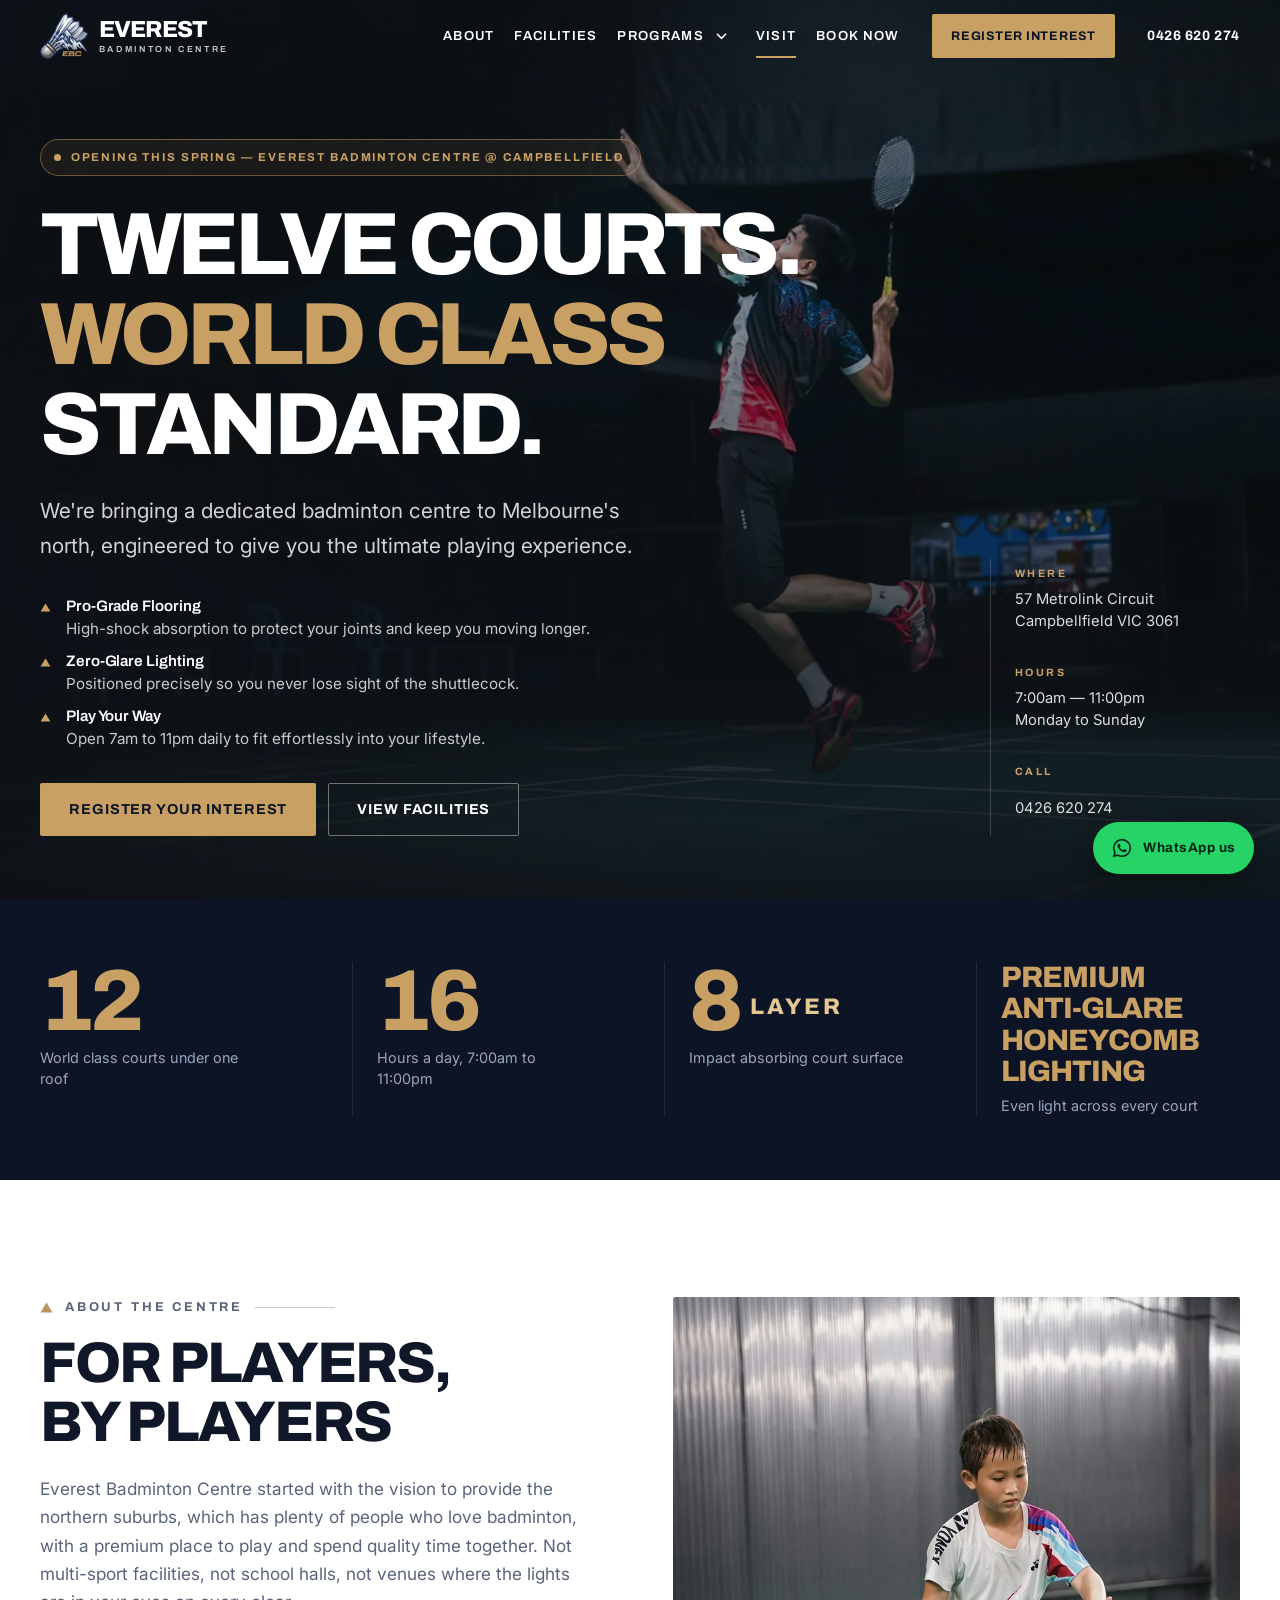
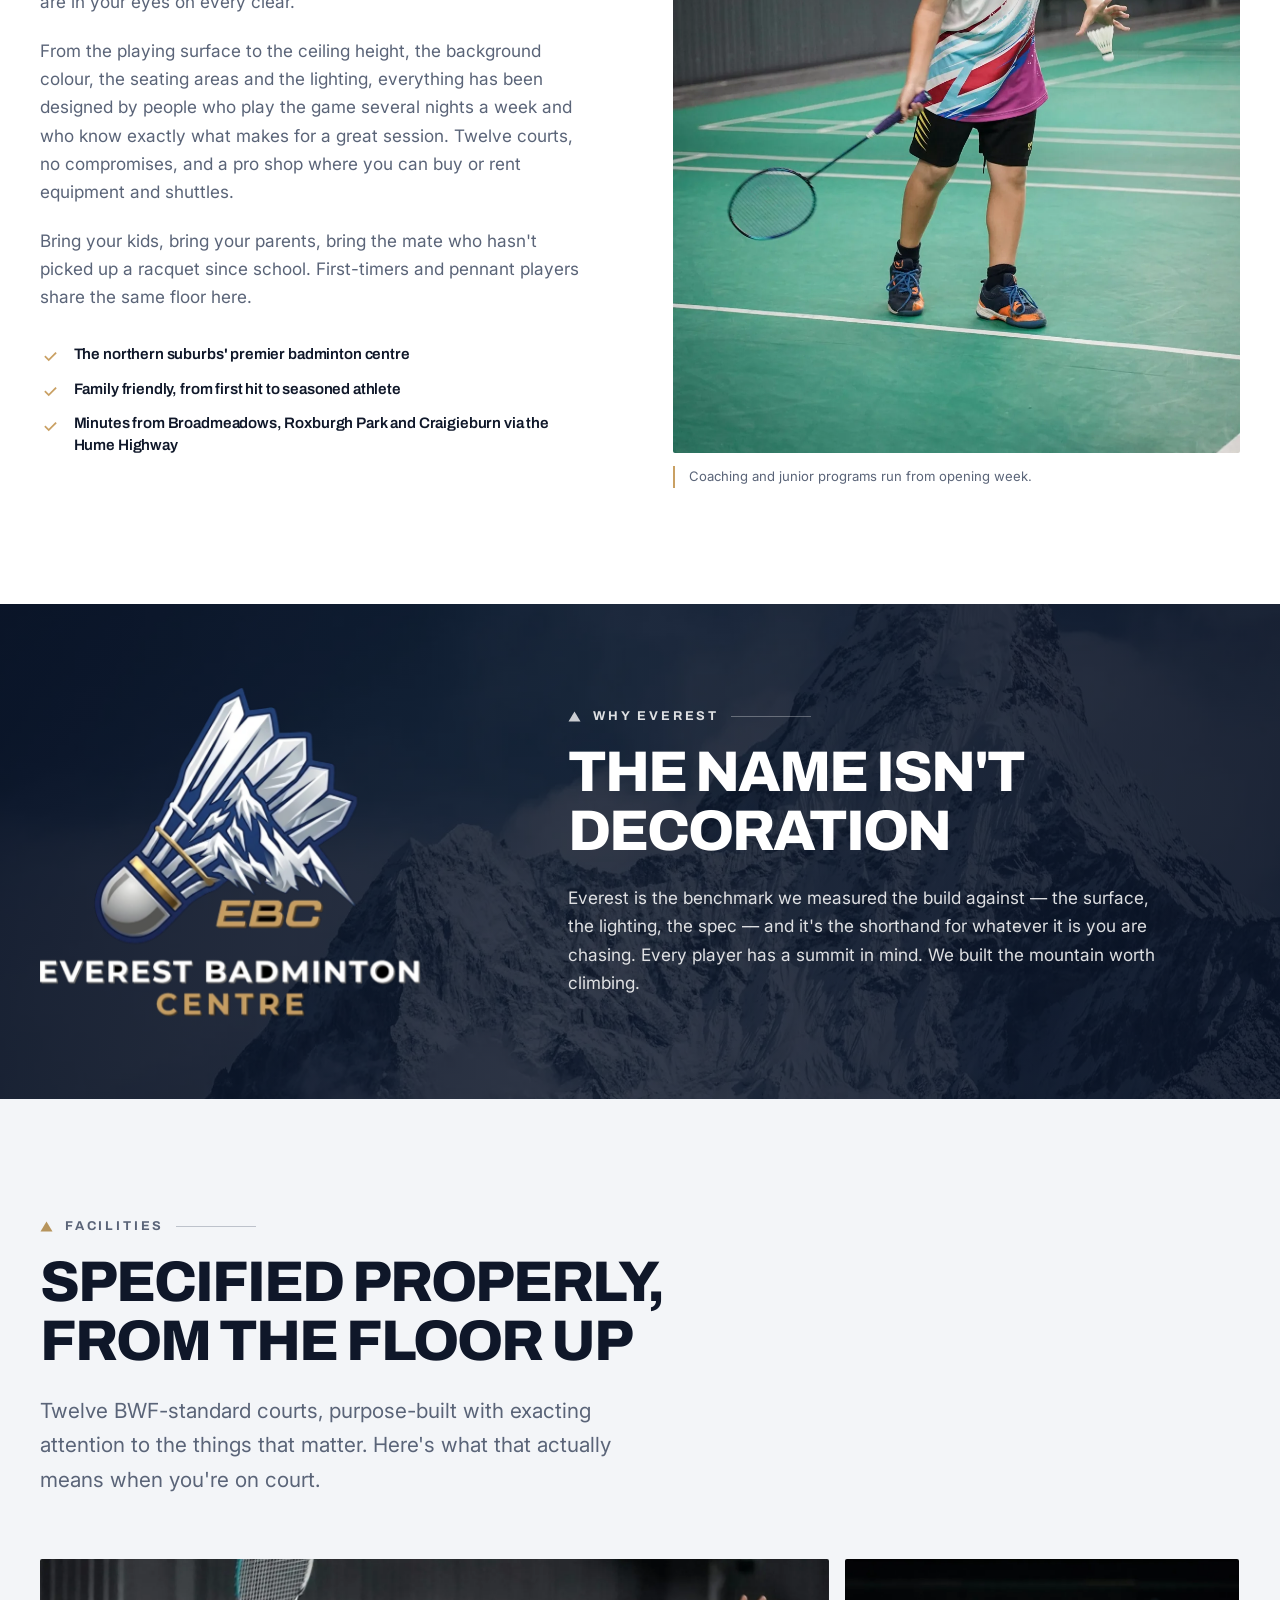
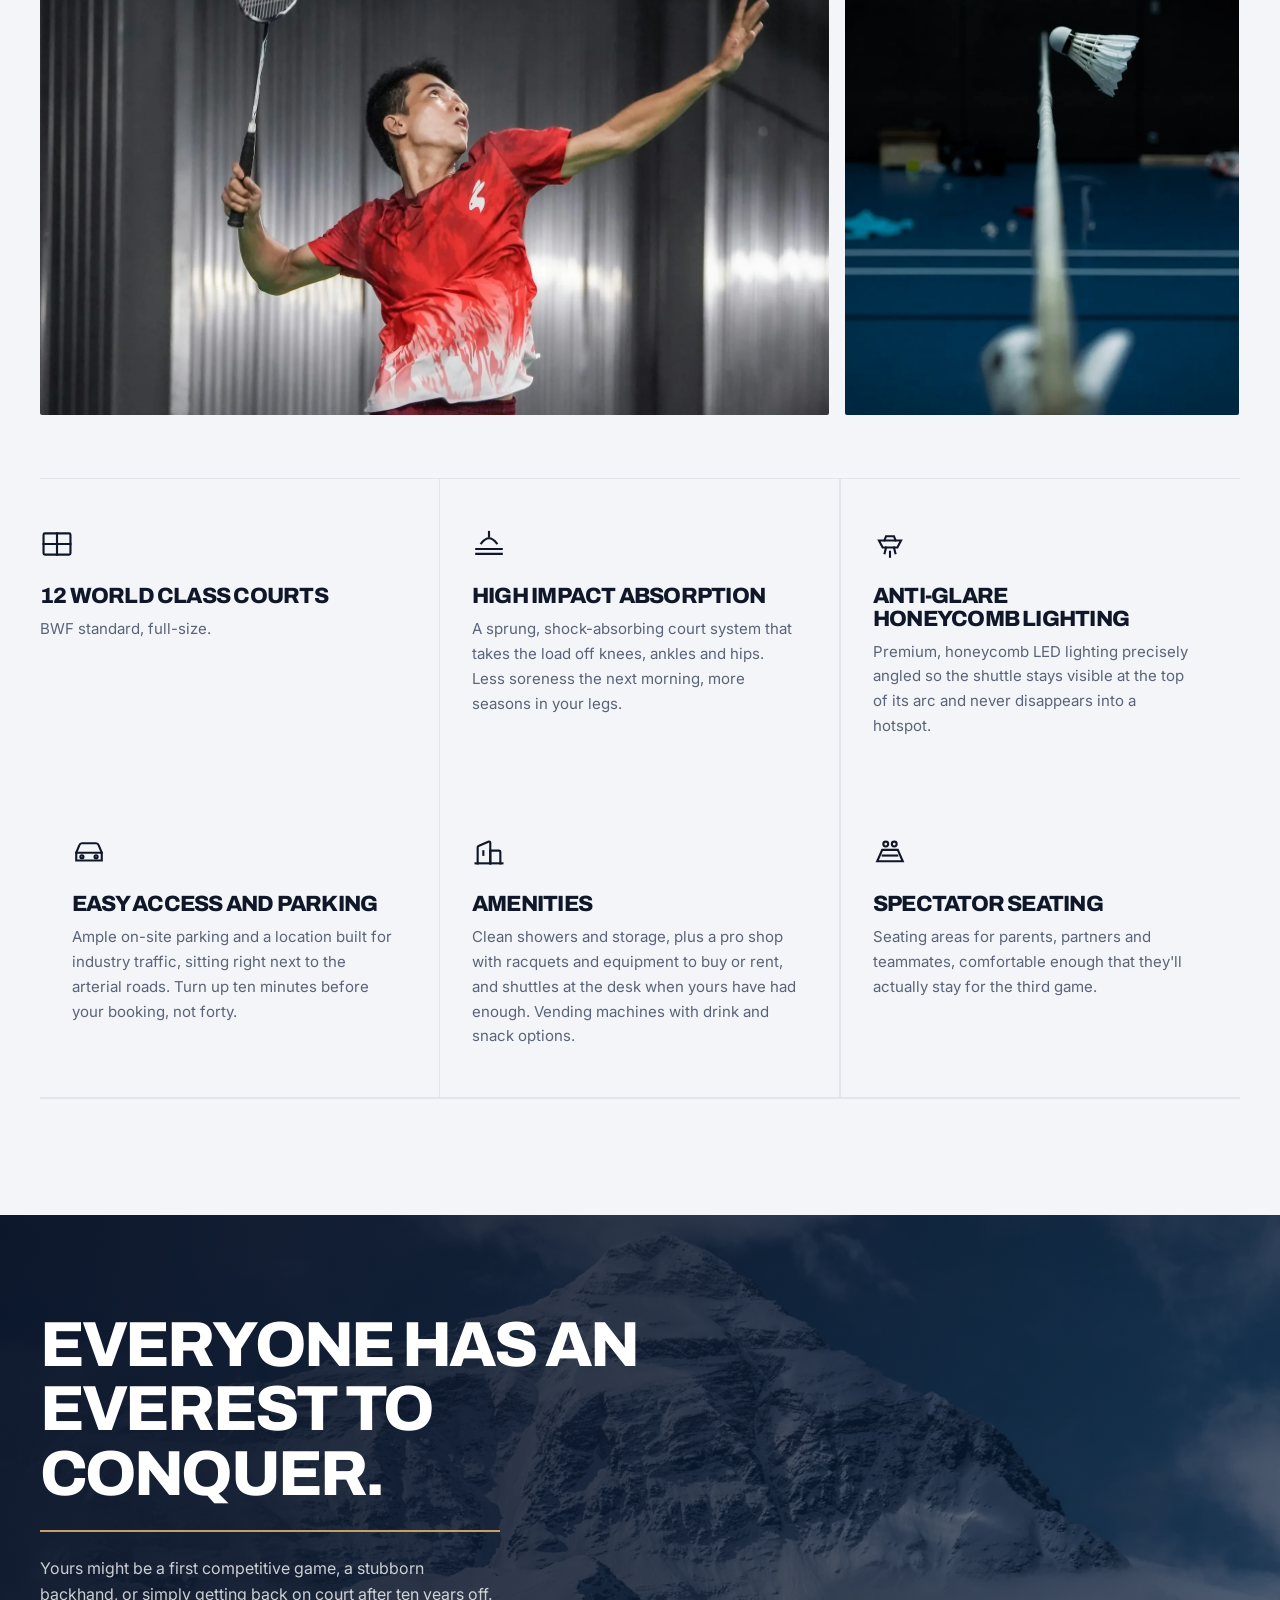
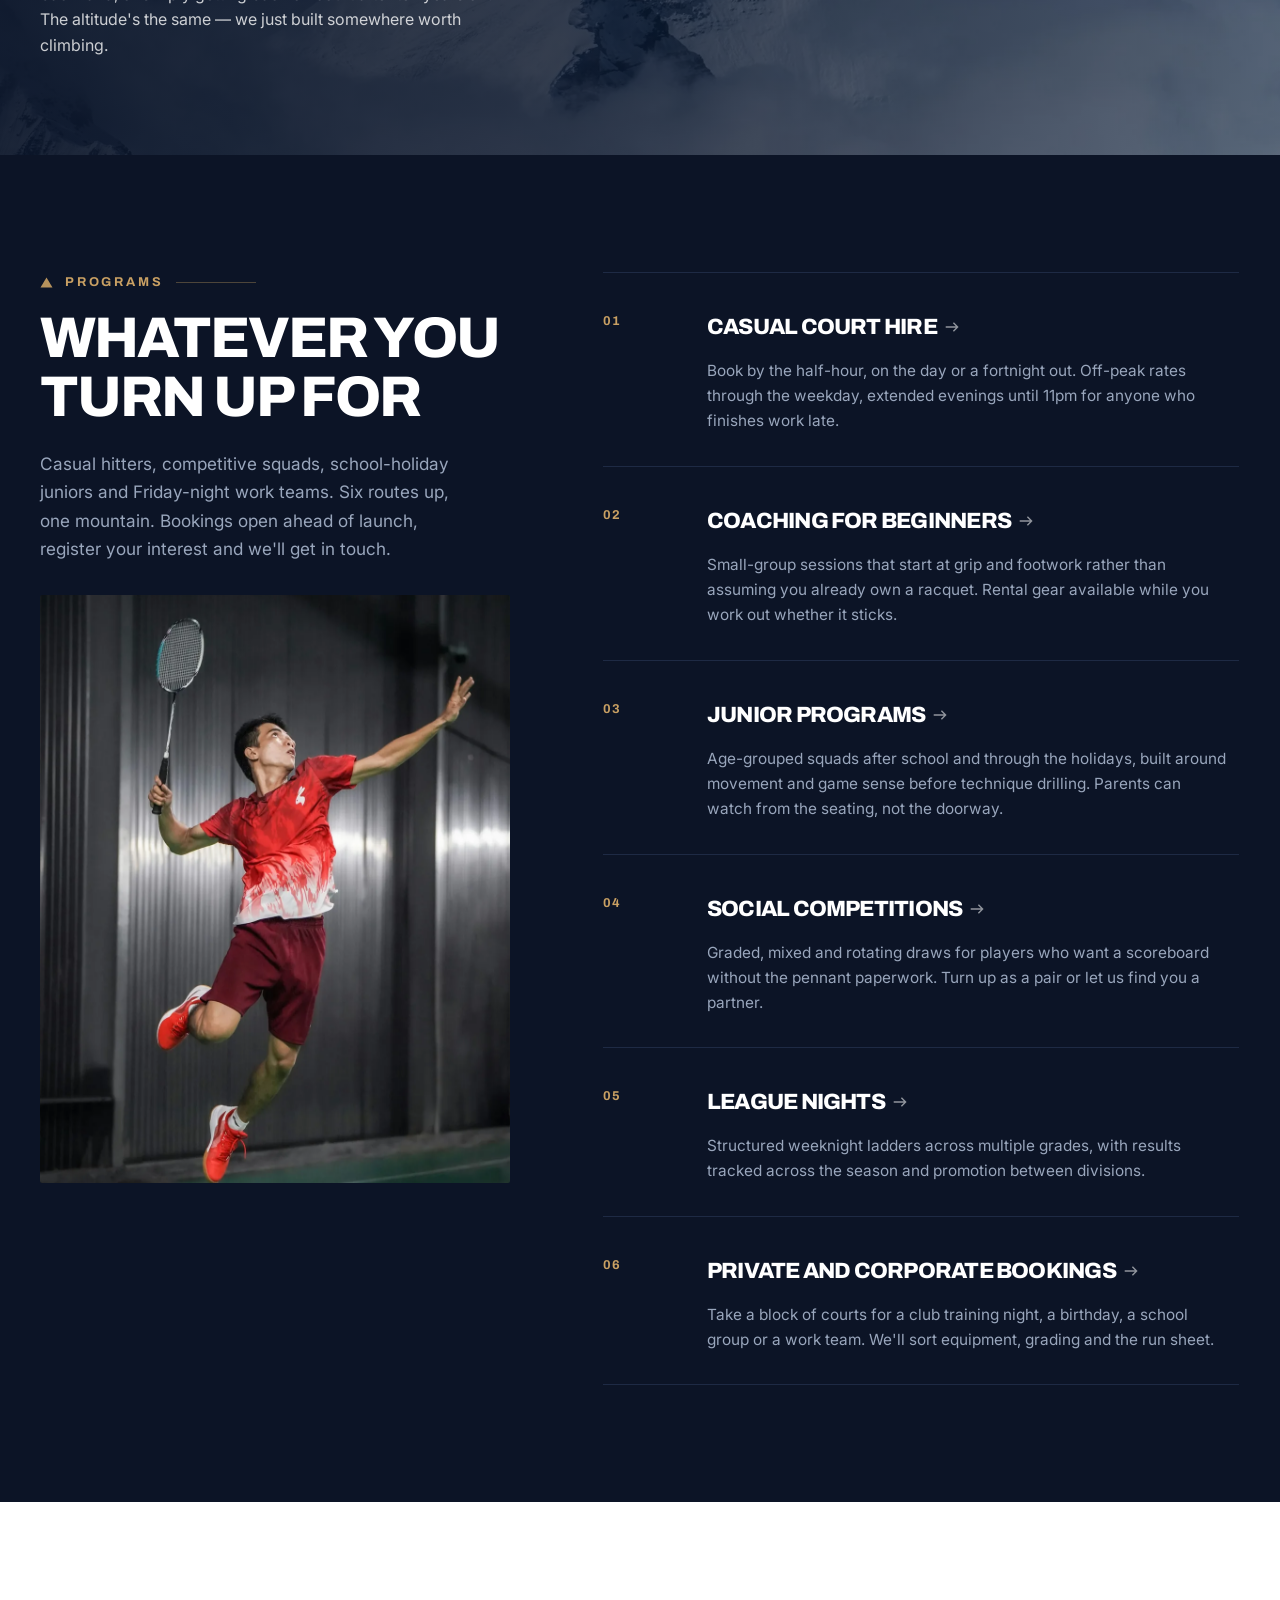
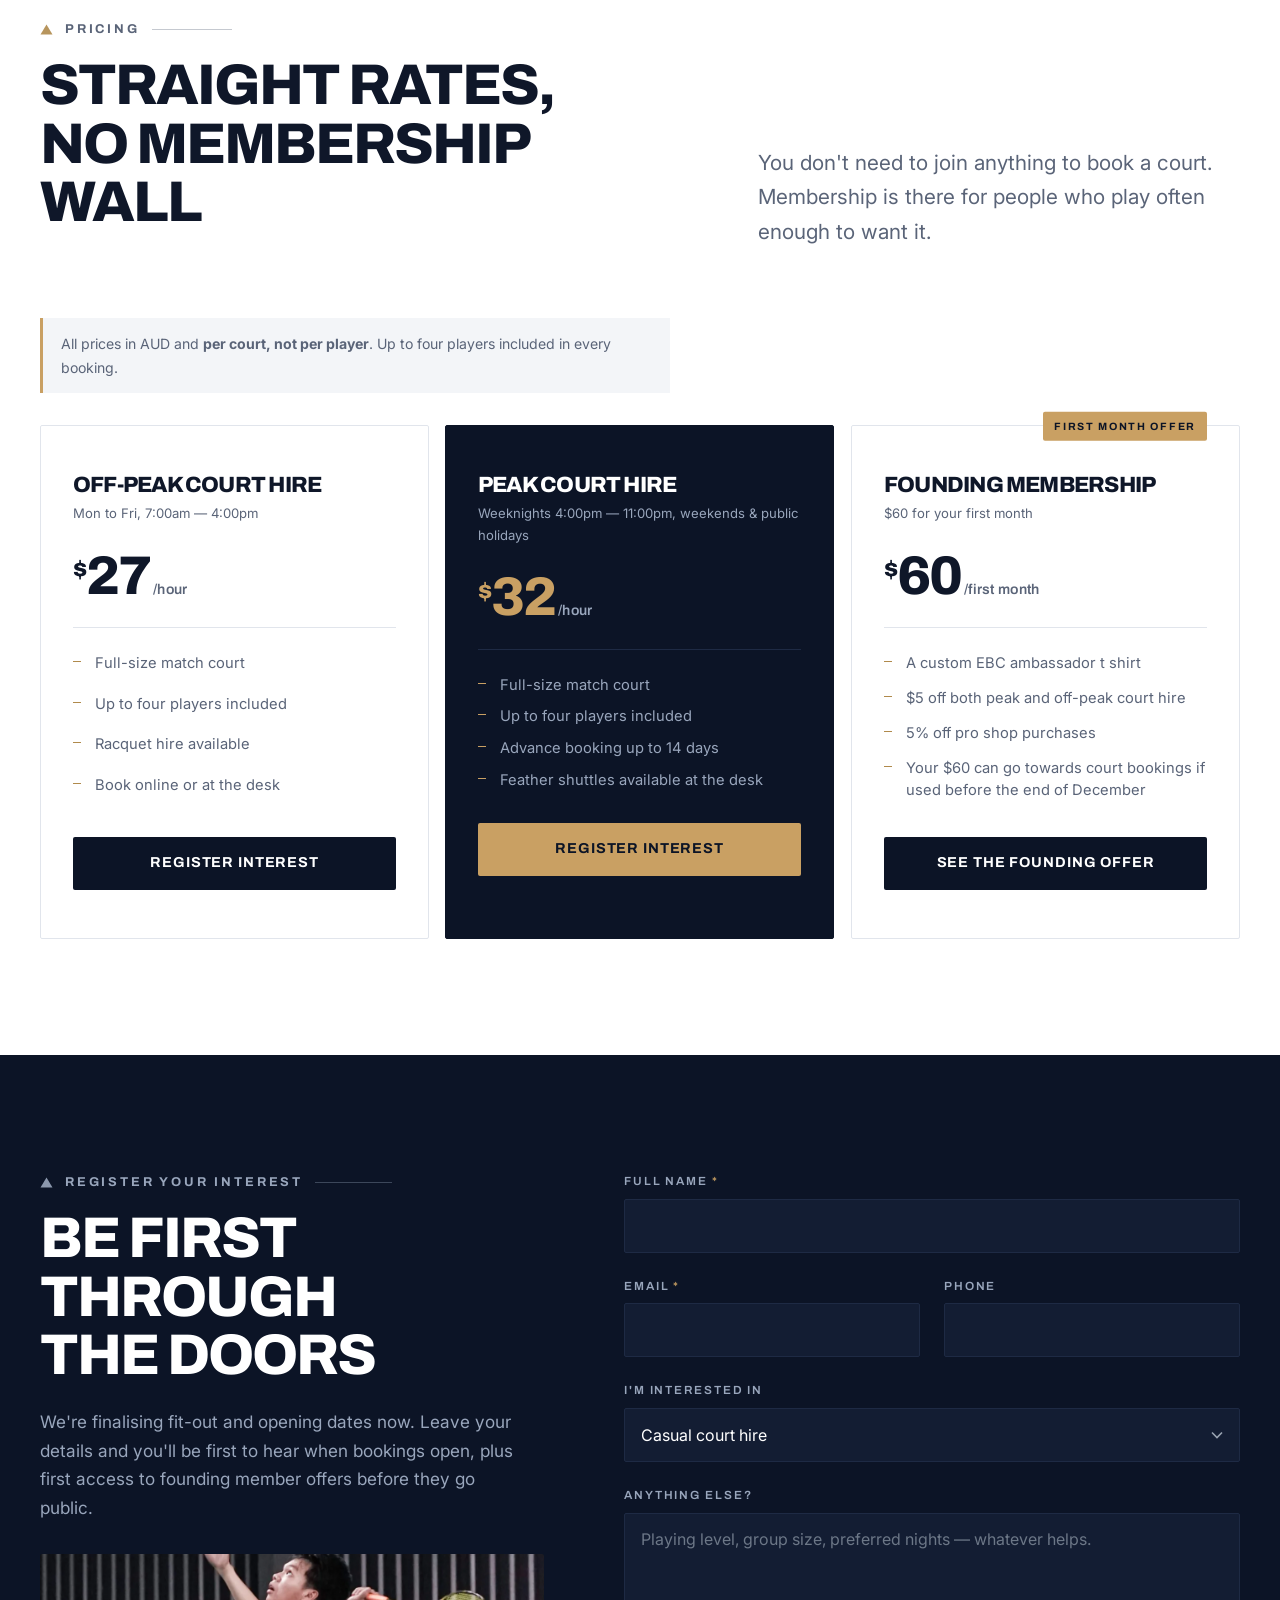
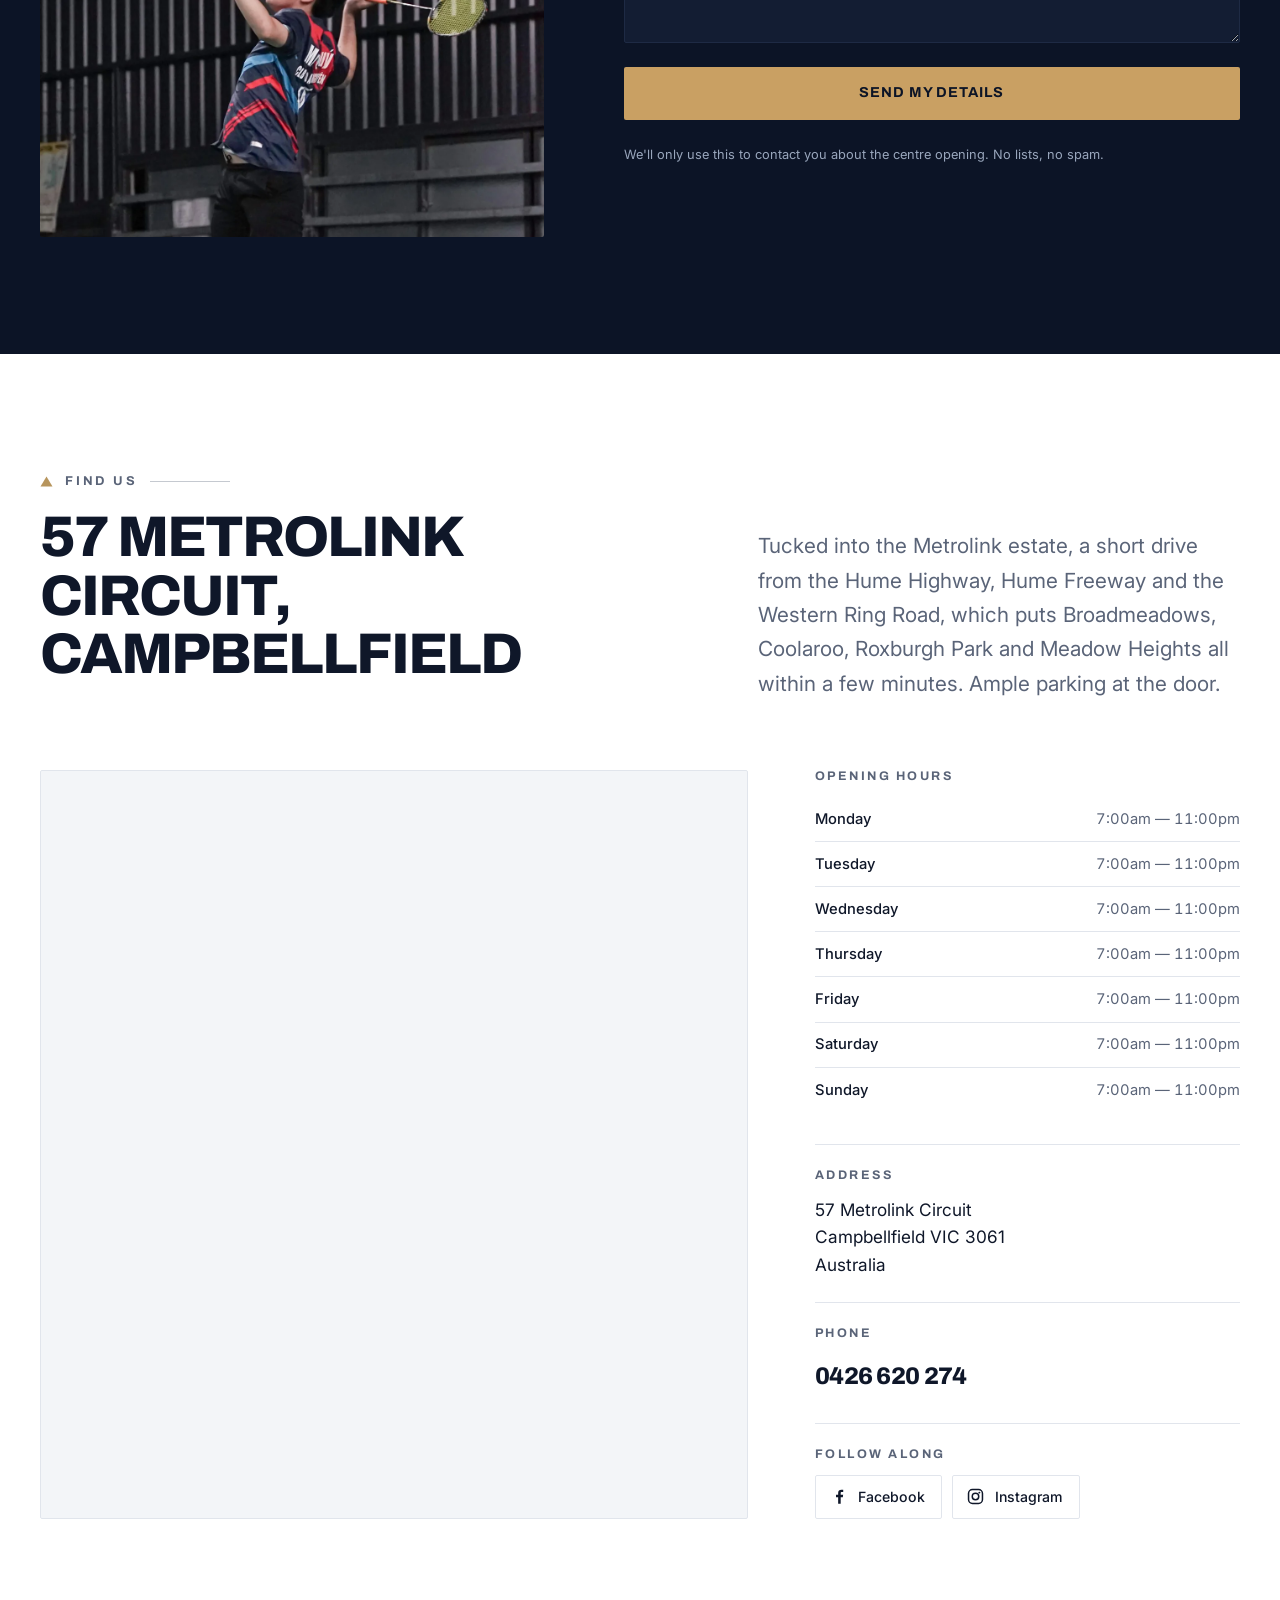
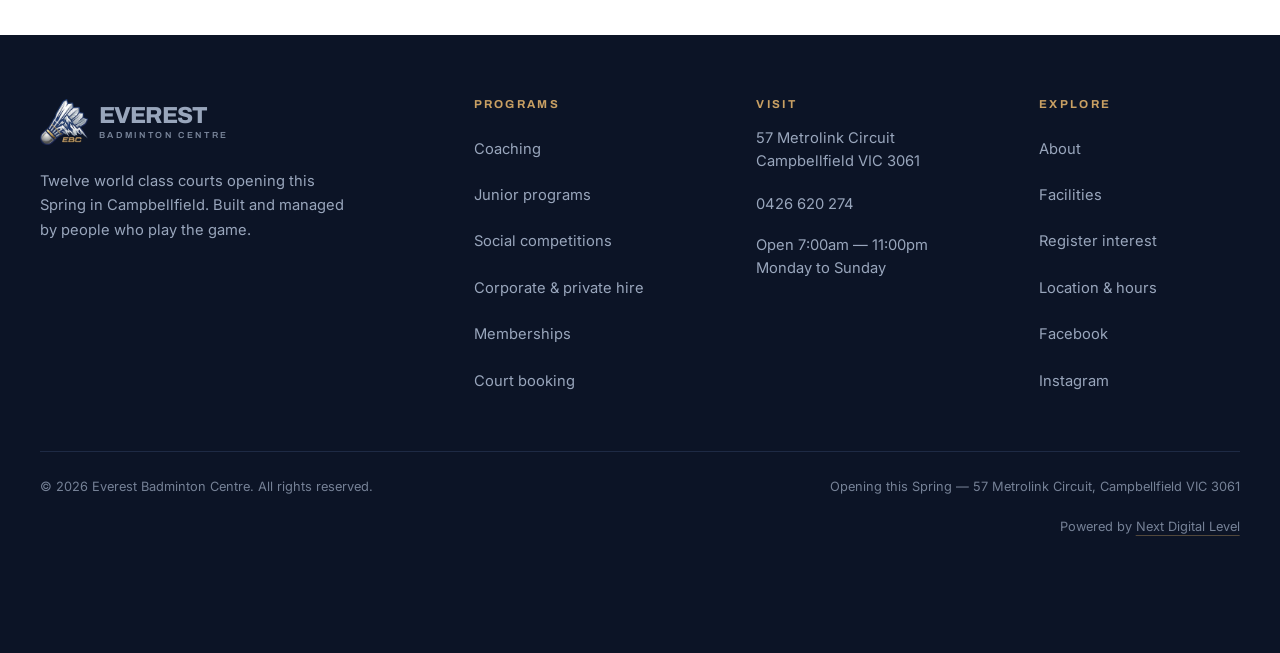
==== commit 0a5481e5: "Technical and on-page SEO pass Titles and descriptions - All seven titles replaced with the supplied" ====
--- a/index.html
+++ b/index.html
@@ -4,18 +4,24 @@
 <meta charset="utf-8">
 <meta name="viewport" content="width=device-width, initial-scale=1">
 
-<title>Everest Badminton Centre | 12 BWF-Standard Courts, Campbellfield</title>
-<meta name="description" content="Everest Badminton Centre opens this Spring in Campbellfield with 12 BWF-standard courts, 8-layer impact-absorbing flooring and anti-glare honeycomb lighting. Open 7am to 11pm, seven days.">
+<title>Everest Badminton Centre | 12 Courts in Campbellfield VIC</title>
+<meta name="description" content="Twelve BWF-standard badminton courts opening this Spring in Campbellfield. Sprung floors, anti-glare lighting, open 7am to 11pm across Melbourne's north.">
 
 <!-- Open Graph / social -->
 <meta property="og:type" content="website">
 <meta property="og:site_name" content="Everest Badminton Centre">
-<meta property="og:title" content="Everest Badminton Centre | Opening this Spring in Campbellfield">
-<meta property="og:description" content="Twelve BWF-standard courts, 8-layer impact-absorbing flooring and anti-glare honeycomb lighting. Built for players, by players.">
-<meta property="og:image" content="https://everestbadmintoncentre.com.au/assets/img/hero-jump-smash.jpg">
+<meta property="og:title" content="Everest Badminton Centre | 12 Courts in Campbellfield VIC">
+<meta property="og:description" content="Twelve BWF-standard badminton courts opening this Spring in Campbellfield. Sprung floors, anti-glare lighting, open 7am to 11pm across Melbourne's north.">
+<meta property="og:image" content="https://everestbadmintoncentre.com.au/assets/img/og-brand.jpg">
+<meta property="og:image:width" content="1200">
+<meta property="og:image:height" content="630">
+<meta property="og:image:alt" content="Everest Badminton Centre, Campbellfield">
 <meta property="og:url" content="https://everestbadmintoncentre.com.au/">
 <meta property="og:locale" content="en_AU">
 <meta name="twitter:card" content="summary_large_image">
+<meta name="twitter:title" content="Everest Badminton Centre | 12 Courts in Campbellfield VIC">
+<meta name="twitter:description" content="Twelve BWF-standard badminton courts opening this Spring in Campbellfield. Sprung floors, anti-glare lighting, open 7am to 11pm across Melbourne's north.">
+<meta name="twitter:image" content="https://everestbadmintoncentre.com.au/assets/img/og-brand.jpg">
 <meta name="theme-color" content="#0C1426">
 <link rel="canonical" href="https://everestbadmintoncentre.com.au/">
 
@@ -29,8 +35,8 @@
   "description": "Twelve BWF-standard badminton courts in Campbellfield with 8-layer impact-absorbing flooring and anti-glare honeycomb lighting.",
   "url": "https://everestbadmintoncentre.com.au/",
   "telephone": "+61426620274",
-  "image": "https://everestbadmintoncentre.com.au/assets/img/logo-on-everest.jpg",
-  "logo": "https://everestbadmintoncentre.com.au/assets/img/logo-mark.png",
+  "image": "https://everestbadmintoncentre.com.au/assets/img/og-brand.jpg",
+  "logo": "https://everestbadmintoncentre.com.au/assets/img/logo-mark.webp",
   "priceRange": "$$",
   "currenciesAccepted": "AUD",
   "address": {
@@ -41,44 +47,110 @@
     "postalCode": "3061",
     "addressCountry": "AU"
   },
-  "geo": { "@type": "GeoCoordinates", "latitude": -37.6647, "longitude": 144.9436 },
+  "geo": {
+    "@type": "GeoCoordinates",
+    "latitude": -37.6647,
+    "longitude": 144.9436
+  },
   "areaServed": [
-    { "@type": "City", "name": "Campbellfield" },
-    { "@type": "City", "name": "Craigieburn" },
-    { "@type": "City", "name": "Broadmeadows" },
-    { "@type": "City", "name": "Roxburgh Park" },
-    { "@type": "City", "name": "Epping" },
-    { "@type": "City", "name": "Coolaroo" },
-    { "@type": "City", "name": "Somerton" }
+    {
+      "@type": "City",
+      "name": "Campbellfield"
+    },
+    {
+      "@type": "City",
+      "name": "Craigieburn"
+    },
+    {
+      "@type": "City",
+      "name": "Broadmeadows"
+    },
+    {
+      "@type": "City",
+      "name": "Roxburgh Park"
+    },
+    {
+      "@type": "City",
+      "name": "Coolaroo"
+    },
+    {
+      "@type": "City",
+      "name": "Meadow Heights"
+    },
+    {
+      "@type": "City",
+      "name": "Greenvale"
+    }
   ],
   "sport": "Badminton",
-  "openingHoursSpecification": [{
-    "@type": "OpeningHoursSpecification",
-    "dayOfWeek": ["Monday","Tuesday","Wednesday","Thursday","Friday","Saturday","Sunday"],
-    "opens": "07:00", "closes": "23:00"
-  }],
+  "openingHoursSpecification": [
+    {
+      "@type": "OpeningHoursSpecification",
+      "dayOfWeek": [
+        "Monday",
+        "Tuesday",
+        "Wednesday",
+        "Thursday",
+        "Friday",
+        "Saturday",
+        "Sunday"
+      ],
+      "opens": "07:00",
+      "closes": "23:00"
+    }
+  ],
   "sameAs": [
     "https://www.facebook.com/profile.php?id=61590398226767",
     "https://www.instagram.com/ebc.everestbadminton/"
   ],
   "amenityFeature": [
-    { "@type": "LocationFeatureSpecification", "name": "12 BWF-standard courts", "value": true },
-    { "@type": "LocationFeatureSpecification", "name": "8-layer impact-absorbing flooring", "value": true },
-    { "@type": "LocationFeatureSpecification", "name": "Anti-glare honeycomb lighting", "value": true },
-    { "@type": "LocationFeatureSpecification", "name": "On-site parking", "value": true },
-    { "@type": "LocationFeatureSpecification", "name": "Pro shop", "value": true },
-    { "@type": "LocationFeatureSpecification", "name": "Spectator seating", "value": true },
-    { "@type": "LocationFeatureSpecification", "name": "Vending machines", "value": true }
-  ]
+    {
+      "@type": "LocationFeatureSpecification",
+      "name": "12 BWF-standard courts",
+      "value": true
+    },
+    {
+      "@type": "LocationFeatureSpecification",
+      "name": "8-layer impact-absorbing flooring",
+      "value": true
+    },
+    {
+      "@type": "LocationFeatureSpecification",
+      "name": "Anti-glare honeycomb lighting",
+      "value": true
+    },
+    {
+      "@type": "LocationFeatureSpecification",
+      "name": "On-site parking",
+      "value": true
+    },
+    {
+      "@type": "LocationFeatureSpecification",
+      "name": "Pro shop",
+      "value": true
+    },
+    {
+      "@type": "LocationFeatureSpecification",
+      "name": "Spectator seating",
+      "value": true
+    },
+    {
+      "@type": "LocationFeatureSpecification",
+      "name": "Vending machines",
+      "value": true
+    }
+  ],
+  "openingHours": "Mo-Su 07:00-23:00"
 }
 </script>
 
 <link rel="icon" href="assets/img/favicon.svg" type="image/svg+xml">
-<link rel="apple-touch-icon" href="assets/img/logo-mark.png">
+<link rel="apple-touch-icon" href="assets/img/logo-mark.webp">
 
 <link rel="preconnect" href="https://fonts.googleapis.com">
 <link rel="preconnect" href="https://fonts.gstatic.com" crossorigin>
-<link href="https://fonts.googleapis.com/css2?family=Archivo:wght@500;600;700;800&family=Inter:wght@400;500;600&display=swap" rel="stylesheet">
+<link rel="preload" as="style" href="https://fonts.googleapis.com/css2?family=Archivo:wght@500;600;700;800&family=Inter:wght@400;500;600&display=swap" onload="this.onload=null;this.rel='stylesheet'">
+<noscript><link rel="stylesheet" href="https://fonts.googleapis.com/css2?family=Archivo:wght@500;600;700;800&family=Inter:wght@400;500;600&display=swap"></noscript>
 
 <link rel="stylesheet" href="assets/css/style.css">
 
@@ -100,10 +172,10 @@
          Client-supplied EBC mark + wordmark set in brand type.
          To swap in a single supplied logo file, replace the contents
          of <a class="logo"> with one
-         <img src="assets/img/logo-full.png" alt="Everest Badminton Centre">.
+         <img src="assets/img/logo-full.webp" alt="Everest Badminton Centre">.
     -------------------------------------------------------------- -->
     <a class="logo" href="#top" aria-label="Everest Badminton Centre — home">
-      <img class="logo__mark" src="assets/img/logo-mark.png" alt="" width="520" height="506" decoding="async">
+      <img class="logo__mark" src="assets/img/logo-mark.webp" alt="" width="260" height="253" decoding="async">
       <span class="logo__type">
         <span class="logo__name">Everest</span>
         <span class="logo__sub">Badminton Centre</span>
@@ -152,7 +224,7 @@
      ============================================================ -->
 <section class="hero" id="top">
   <div class="hero__media">
-    <img src="assets/img/hero-jump-smash.jpg"
+    <img src="assets/img/hero-jump-smash.webp"
          alt="A badminton player leaping into an overhead smash on a floodlit indoor court"
          width="1800" height="1200" fetchpriority="high" decoding="async">
   </div>
@@ -256,15 +328,15 @@
       <ul class="ticks">
         <li>The northern suburbs' premier badminton centre</li>
         <li>Family friendly, from first hit to seasoned athlete</li>
-        <li>Minutes from the Hume Highway and Western Ring Road</li>
+        <li>Minutes from Broadmeadows, Roxburgh Park and Craigieburn via the Hume Highway</li>
       </ul>
 
     </div>
 
     <div class="about__media reveal">
       <figure class="about__figure">
-        <img src="assets/img/junior-player-shuttle.jpg" loading="lazy" decoding="async"
-             width="2000" height="3000"
+        <img src="assets/img/junior-player-shuttle.webp" loading="lazy" decoding="async"
+             width="1100" height="1650"
              alt="A junior player preparing to serve, shuttlecock in hand, on a quiet indoor court">
         <figcaption>Coaching and junior programs run from opening week.</figcaption>
       </figure>
@@ -277,13 +349,13 @@
      4b. WHY EVEREST — full-bleed mountain band carrying the brand
      ============================================================ -->
 <section class="everest-band" aria-labelledby="whyEverest">
-  <img class="everest-band__img" src="assets/img/everest-ridge.jpg" alt="" aria-hidden="true"
-       loading="lazy" decoding="async" width="2400" height="900">
+  <img class="everest-band__img" src="assets/img/everest-ridge.webp" alt="" aria-hidden="true"
+       loading="lazy" decoding="async" width="1800" height="675">
   <div class="shell everest-band__inner">
 
     <div class="everest-band__mark reveal">
-      <img src="assets/img/logo-full.png" loading="lazy" decoding="async"
-           width="900" height="777"
+      <img src="assets/img/logo-full.webp" loading="lazy" decoding="async"
+           width="800" height="691"
            alt="Everest Badminton Centre logo">
     </div>
 
@@ -314,8 +386,8 @@
     <!-- Asymmetric image pair leading into the grid -->
     <div class="facilities__lead reveal">
       <figure class="facilities__shot facilities__shot--wide">
-        <img src="assets/img/player-smash-closeup.jpg" loading="lazy" decoding="async"
-             width="2000" height="1156"
+        <img src="assets/img/player-smash-closeup.webp" loading="lazy" decoding="async"
+             width="1600" height="925"
              alt="A player reaching high into an overhead smash on an indoor court">
       </figure>
       <figure class="facilities__shot">
@@ -393,8 +465,8 @@
      6. FULL-WIDTH PHOTO BAND / PULL QUOTE
      ============================================================ -->
 <section class="band" aria-label="Our approach">
-  <img class="band__img" src="assets/img/mount-everest.jpg" loading="lazy" decoding="async"
-       width="2200" height="1237"
+  <img class="band__img" src="assets/img/mount-everest.webp" loading="lazy" decoding="async"
+       width="1800" height="1012"
        alt="The snow-covered summit of Mount Everest rising above the clouds">
   <div class="shell band__inner">
     <blockquote class="pull reveal">
@@ -419,8 +491,8 @@
           work teams. Six routes up, one mountain. Bookings open ahead of launch, register your interest and
           we'll get in touch.</p>
         <figure class="programs__figure">
-          <img src="assets/img/player-overhead-smash.jpg" loading="lazy" decoding="async"
-               width="1800" height="2700"
+          <img src="assets/img/player-overhead-smash.webp" loading="lazy" decoding="async"
+               width="1000" height="1500"
                alt="A badminton player rising for an overhead smash on an indoor court">
         </figure>
       </div>
@@ -563,8 +635,8 @@
         bookings open, plus first access to founding member offers before they go public.</p>
 
       <figure class="book__figure">
-        <img src="assets/img/player-jump-smash.jpg" loading="lazy" decoding="async"
-             width="2000" height="2160"
+        <img src="assets/img/player-jump-smash.webp" loading="lazy" decoding="async"
+             width="1200" height="1296"
              alt="A player leaping into a jump smash during a rally">
       </figure>
     </div>
@@ -635,7 +707,8 @@
         <h2 class="h2">57 Metrolink Circuit,<br>Campbellfield</h2>
       </div>
       <p class="section__head-note">Tucked into the Metrolink estate, a short drive from the Hume Highway,
-        Hume Freeway and the Western Ring Road, with ample parking at the door.</p>
+        Hume Freeway and the Western Ring Road, which puts Broadmeadows, Coolaroo, Roxburgh Park and
+        Meadow Heights all within a few minutes. Ample parking at the door.</p>
     </div>
 
     <div class="contact__grid">
@@ -718,7 +791,7 @@
 
       <div class="footer__brand">
         <a class="logo logo--footer" href="#top" aria-label="Everest Badminton Centre — home">
-          <img class="logo__mark" src="assets/img/logo-mark.png" alt="" width="520" height="506" loading="lazy" decoding="async">
+          <img class="logo__mark" src="assets/img/logo-mark.webp" alt="" width="260" height="253" loading="lazy" decoding="async">
           <span class="logo__type">
             <span class="logo__name">Everest</span>
             <span class="logo__sub">Badminton Centre</span>
@@ -816,6 +889,6 @@
   <span class="wa-float__label">WhatsApp us</span>
 </a>
 
-<script src="assets/js/main.js"></script>
+<script src="assets/js/main.js" defer></script>
 </body>
 </html>
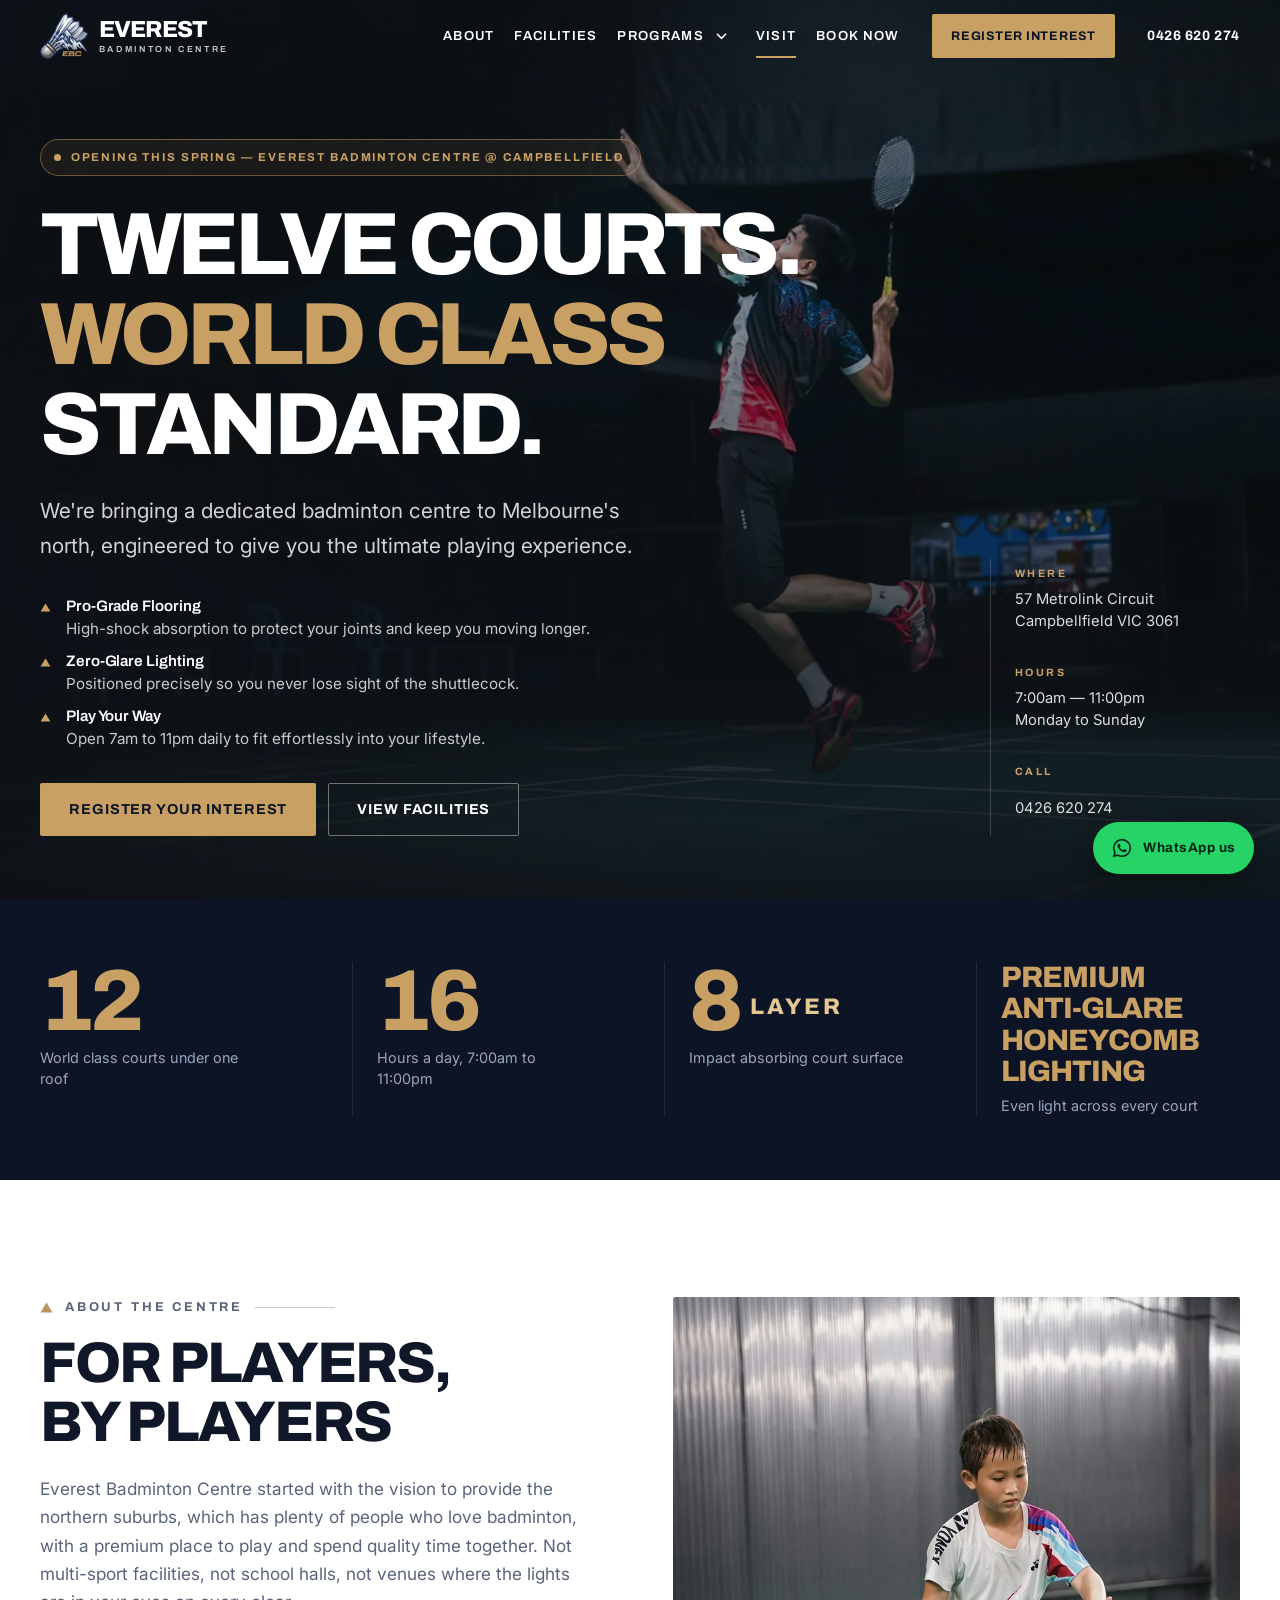
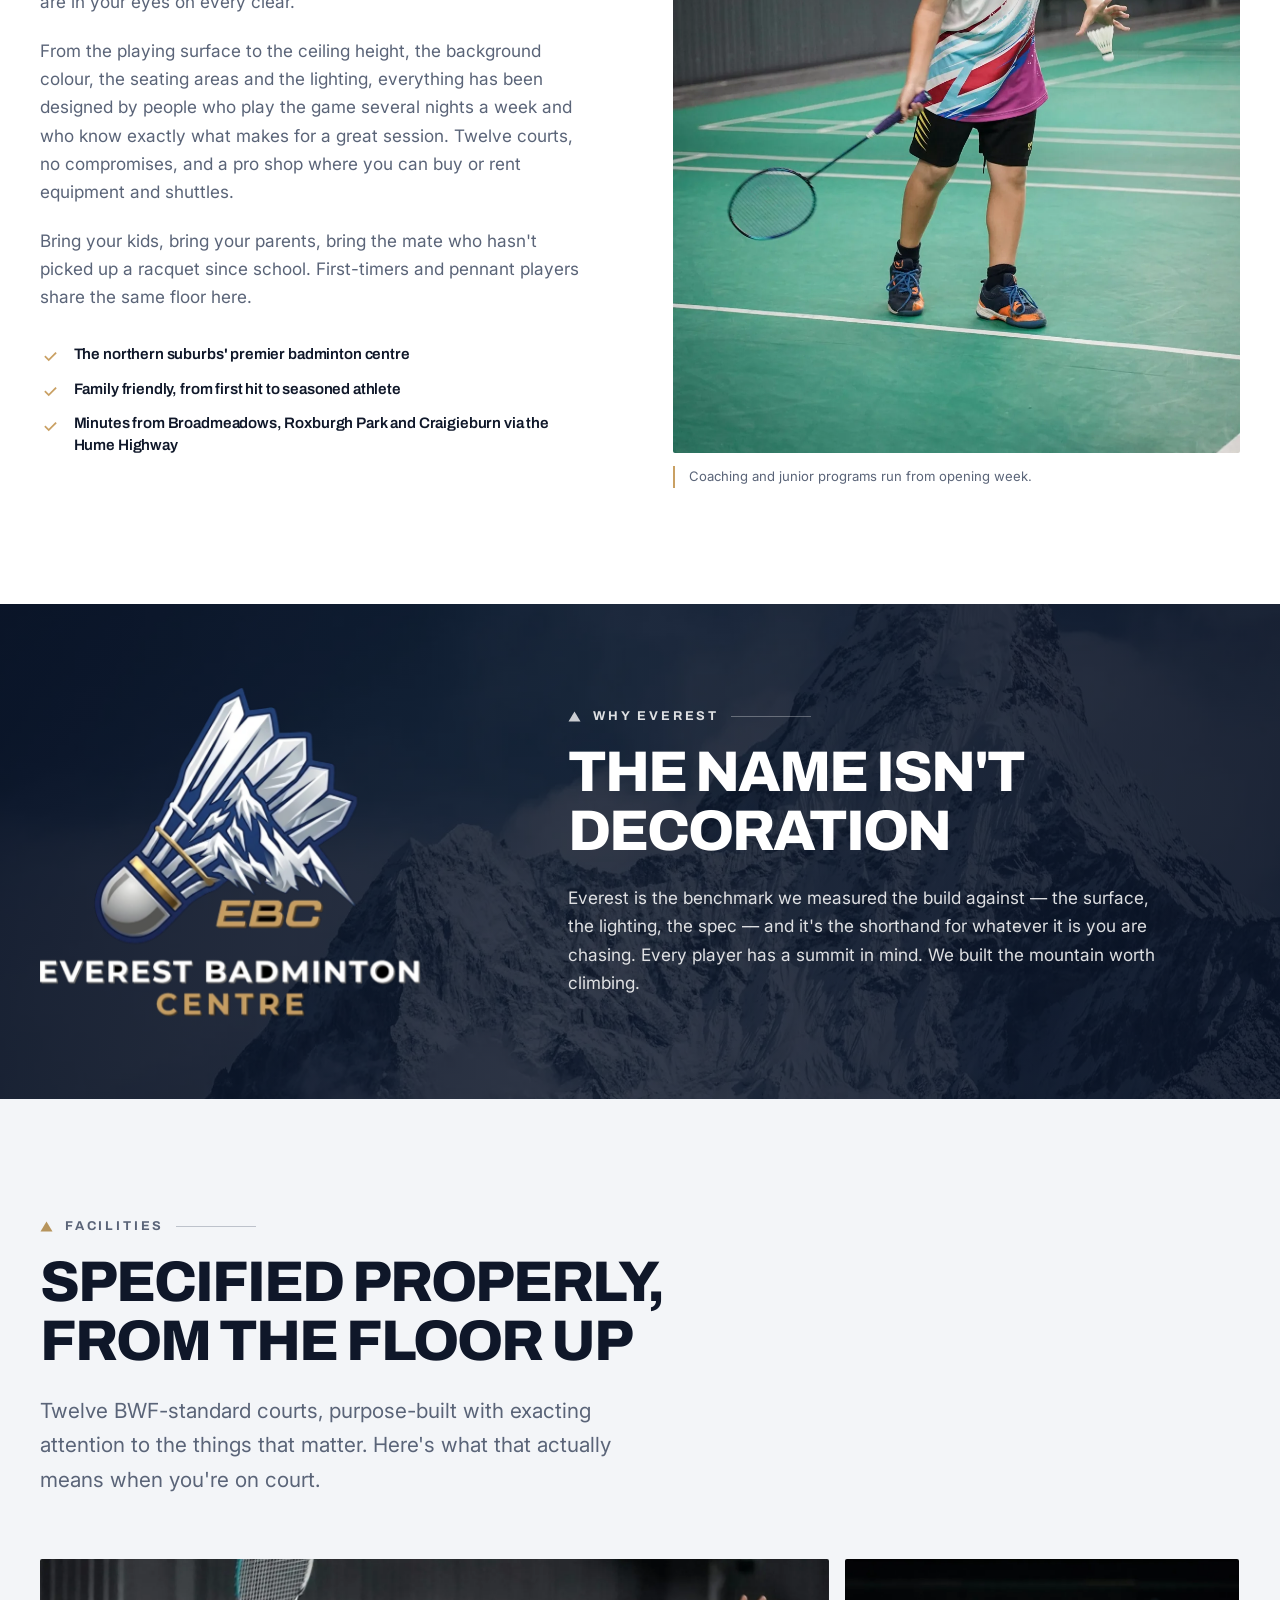
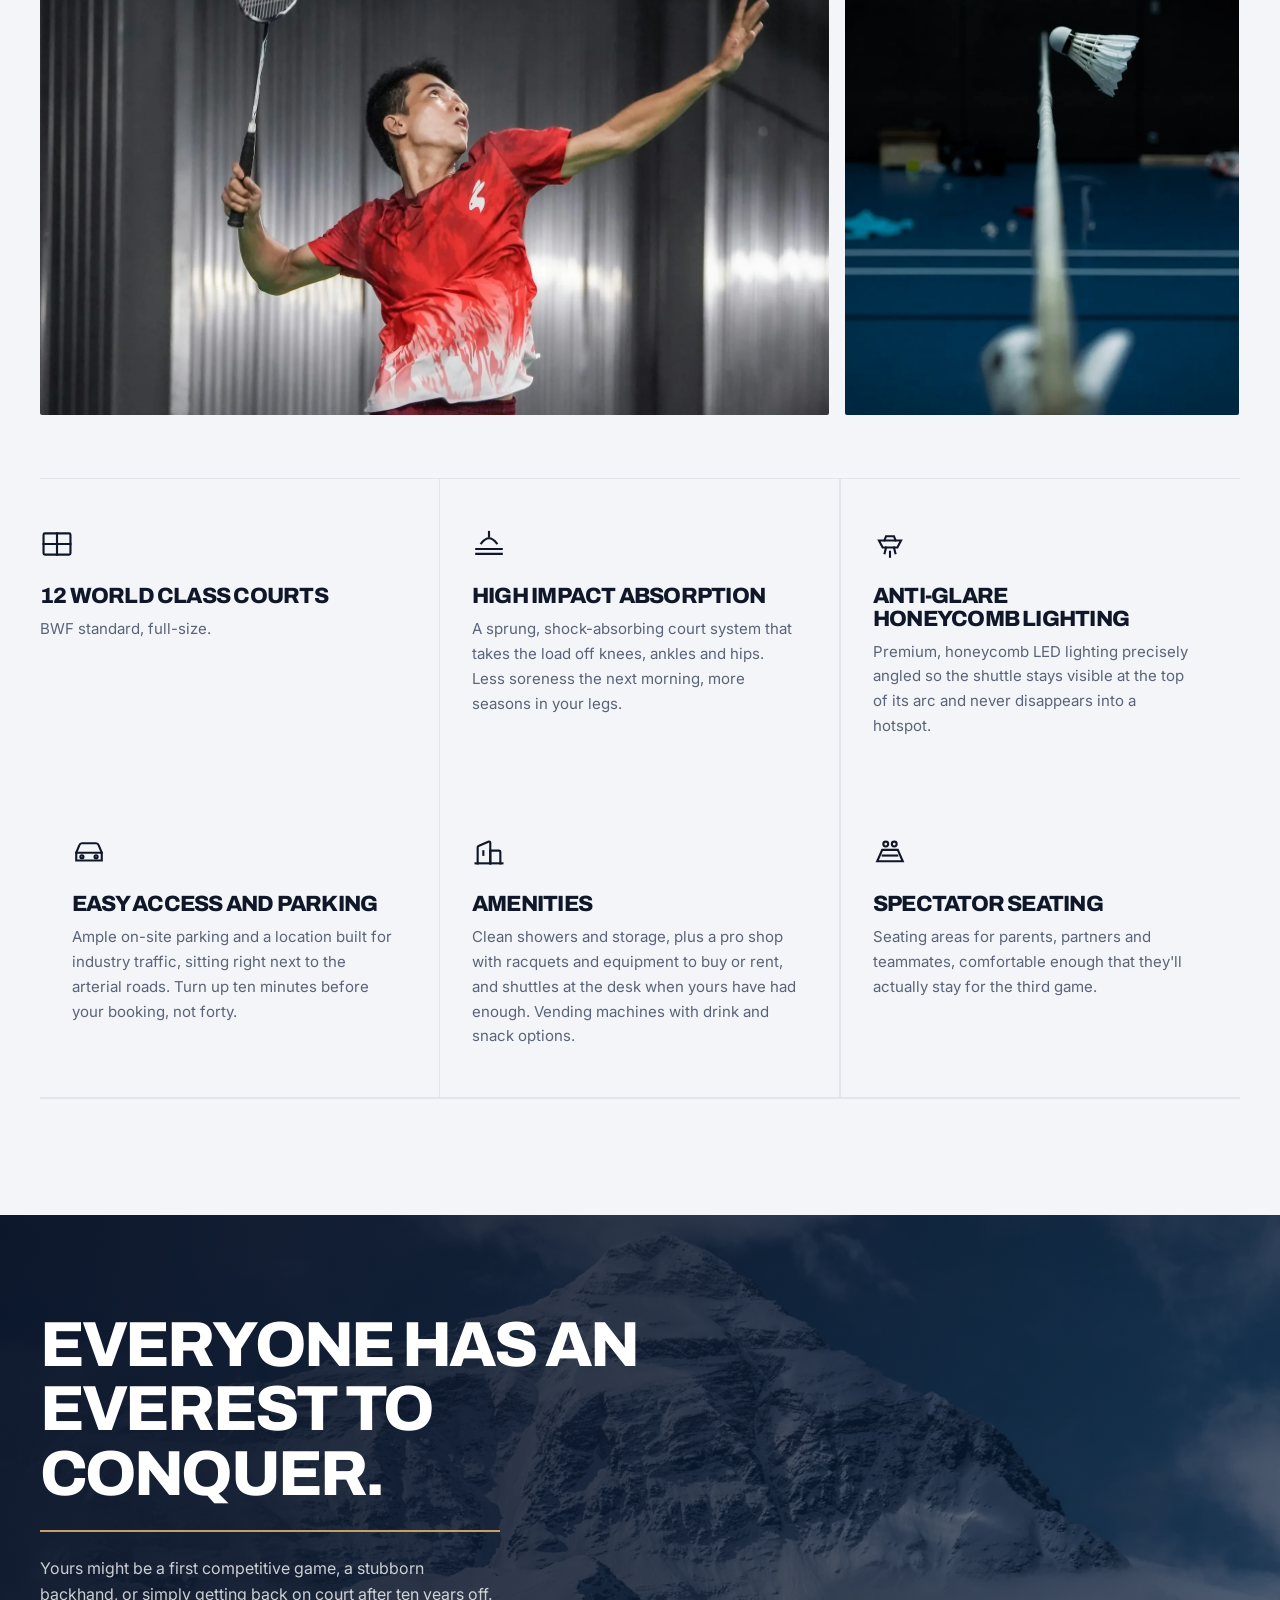
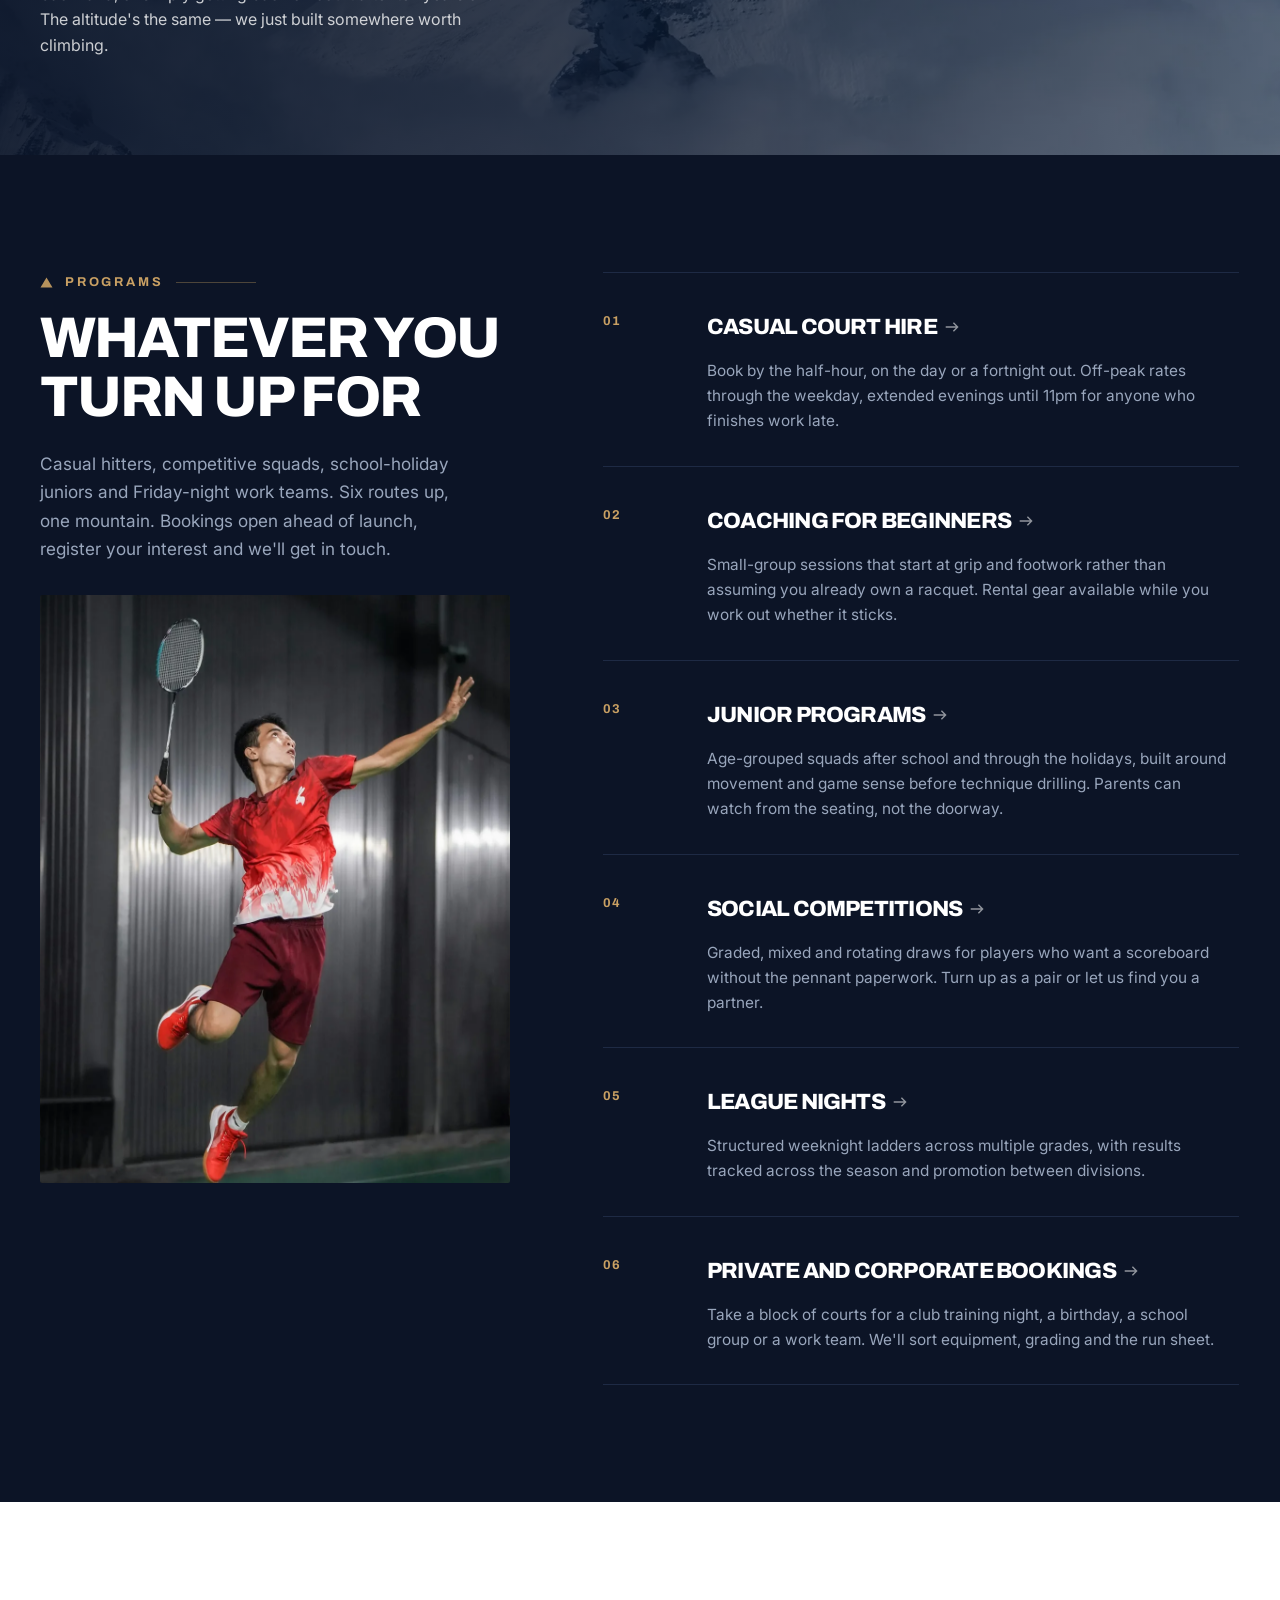
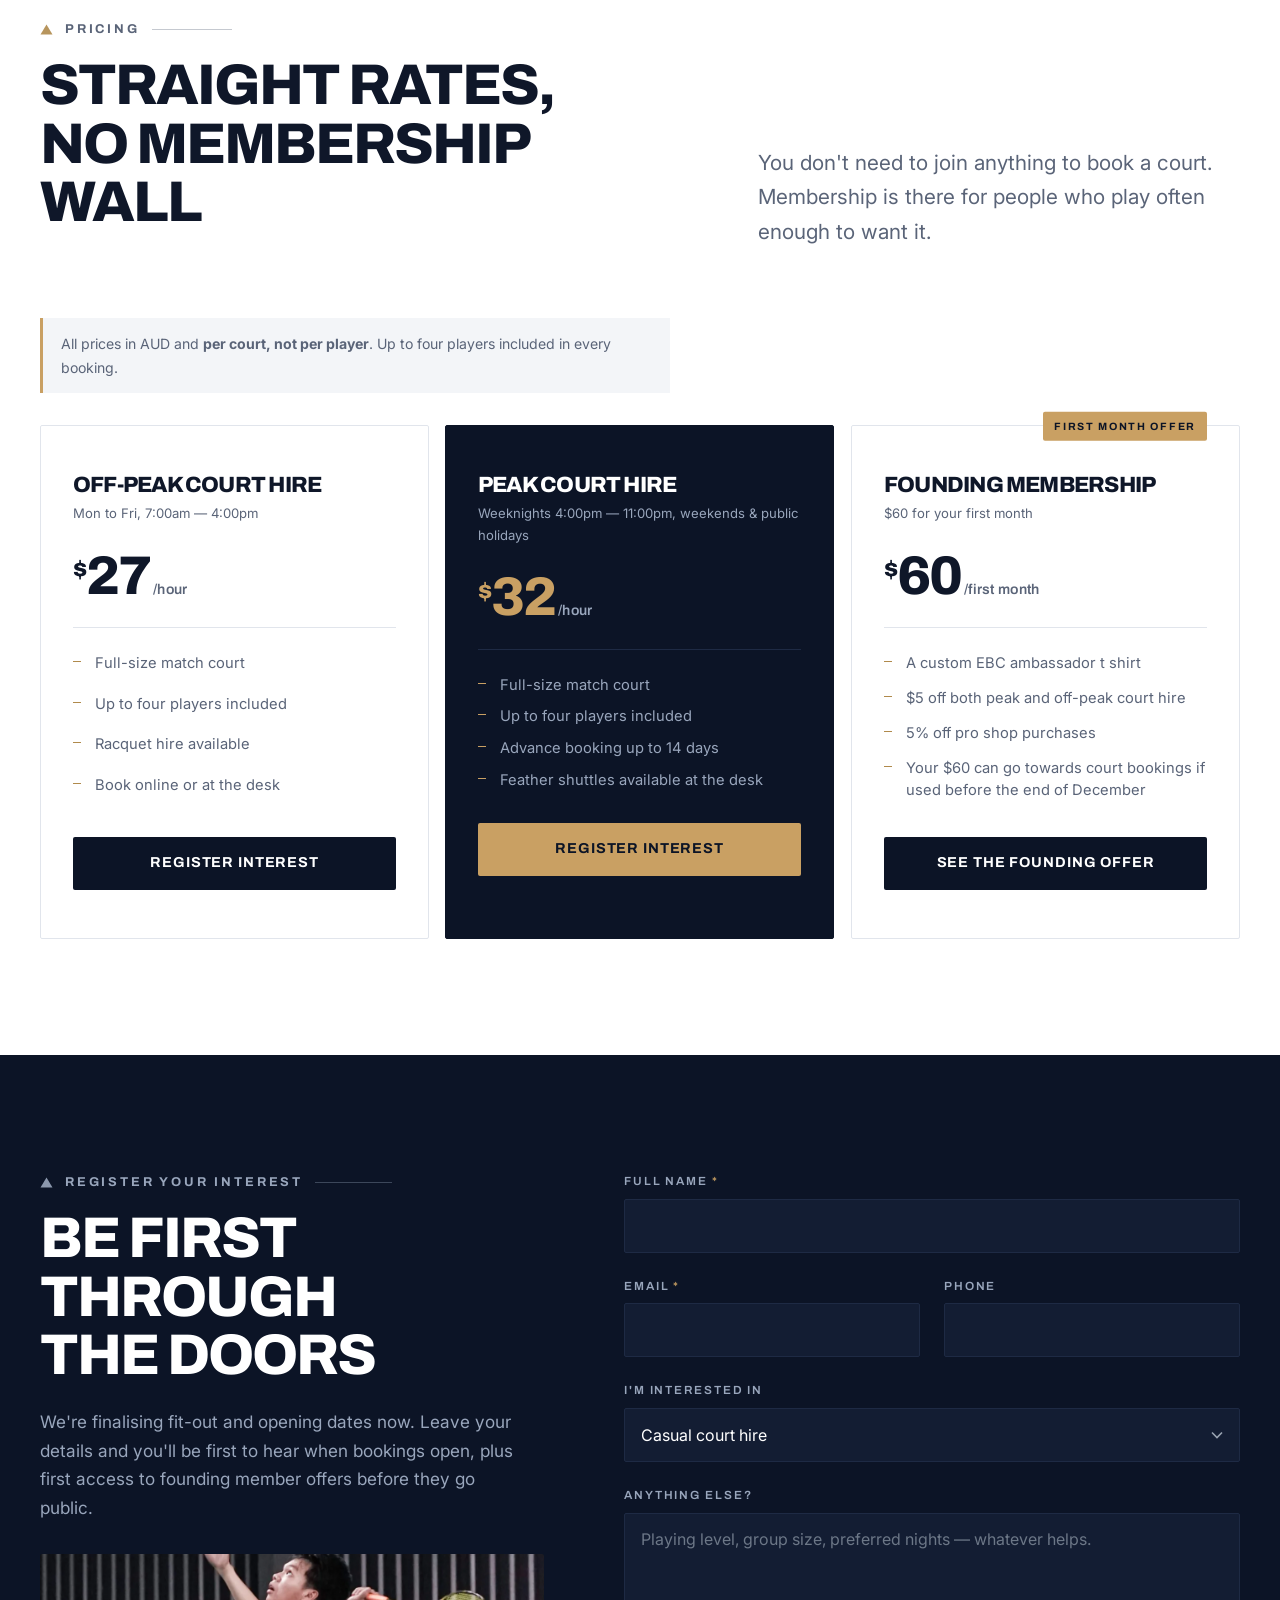
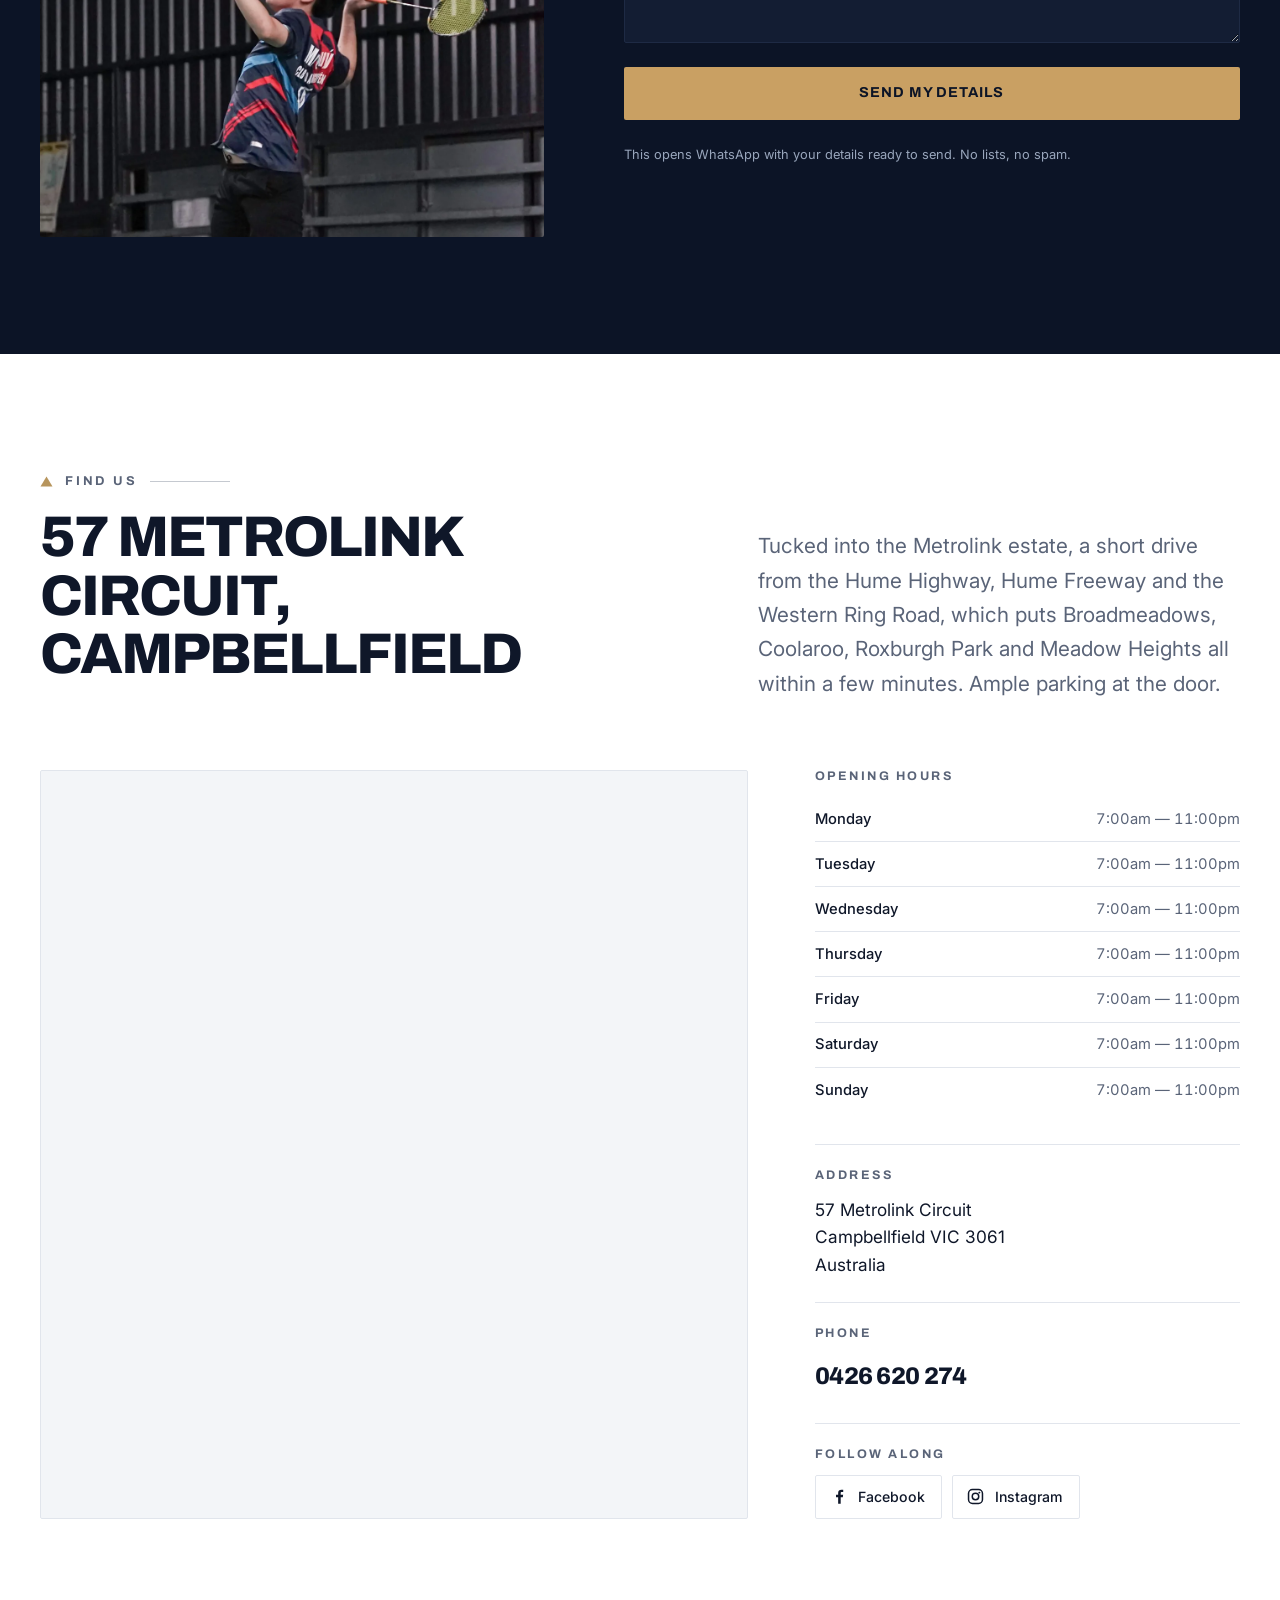
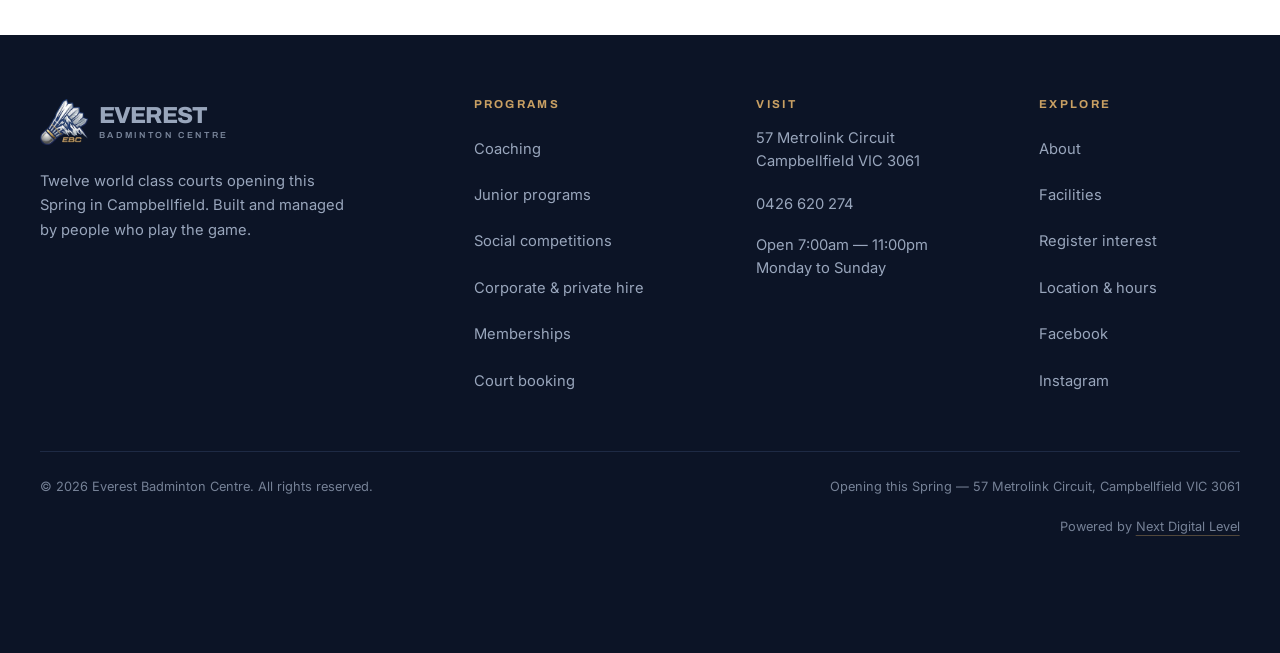
==== commit e4818b2b: "Send every form enquiry to WhatsApp Both forms now deliver to https://wa.me/61421609179, the same nu" ====
--- a/index.html
+++ b/index.html
@@ -640,17 +640,7 @@
              alt="A player leaping into a jump smash during a rally">
       </figure>
     </div>
-
-    <!-- Posts to Web3Forms. JS intercepts and submits with fetch so the visitor
-         stays on the page; the action is the no-JS fallback.
-         THE ACCESS KEY BELOW IS THE ONLY PLACE IT IS SET ON THIS PAGE. -->
-    <form class="form reveal" id="interestForm" novalidate
-          action="https://api.web3forms.com/submit" method="POST">
-      <input type="hidden" name="access_key" value="PASTE_YOUR_WEB3FORMS_ACCESS_KEY_HERE">
-      <input type="hidden" name="subject" value="New enquiry from Everest Badminton Centre website">
-      <input type="hidden" name="from_name" value="Everest Badminton Centre website">
-      <!-- spam honeypot: real people never tick this -->
-      <input type="checkbox" name="botcheck" tabindex="-1" autocomplete="off" aria-hidden="true">
+    <form class="form reveal" id="interestForm" novalidate>
       <div class="form__row">
         <label for="f-name">Full name <span aria-hidden="true">*</span></label>
         <input type="text" id="f-name" name="name" autocomplete="name" required>
@@ -687,7 +677,7 @@
       </div>
 
       <button class="btn btn--accent btn--full" type="submit">Send my details</button>
-      <p class="form__fine">We'll only use this to contact you about the centre opening. No lists, no spam.</p>
+      <p class="form__fine">This opens WhatsApp with your details ready to send. No lists, no spam.</p>
 
       <p class="form__status" id="formStatus" role="status" aria-live="polite"></p>
     </form>
--- a/assets/css/style.css
+++ b/assets/css/style.css
@@ -984,9 +984,6 @@
   padding-right: 2.75rem;
 }
 
-/* Spam honeypot — must stay hidden. `.visually-hidden` alone loses to
-   `.form input`, which would render it as a full-size empty field. */
-.form input[name="botcheck"] { display: none; }
 
 /* Inline links inside the status message: grow the hit area with vertical
    padding rather than a block box, so the sentence still flows. */
